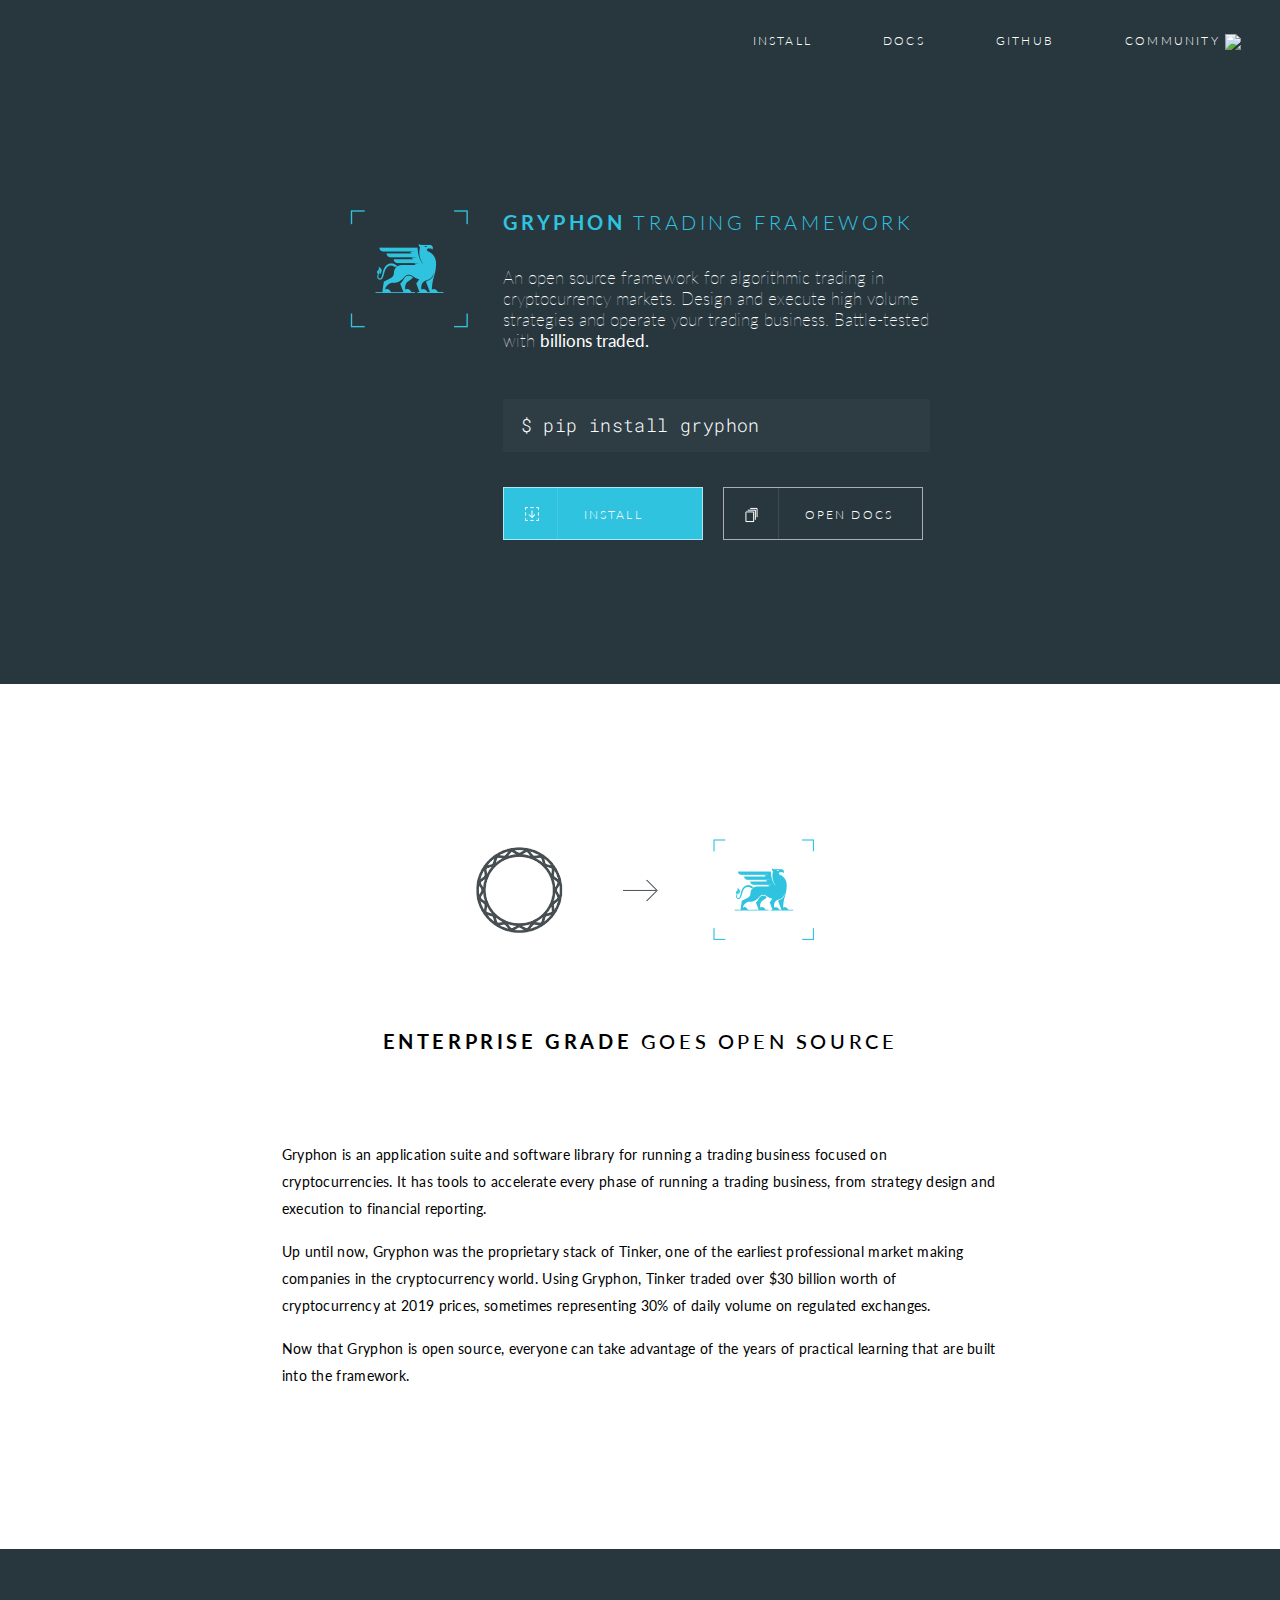
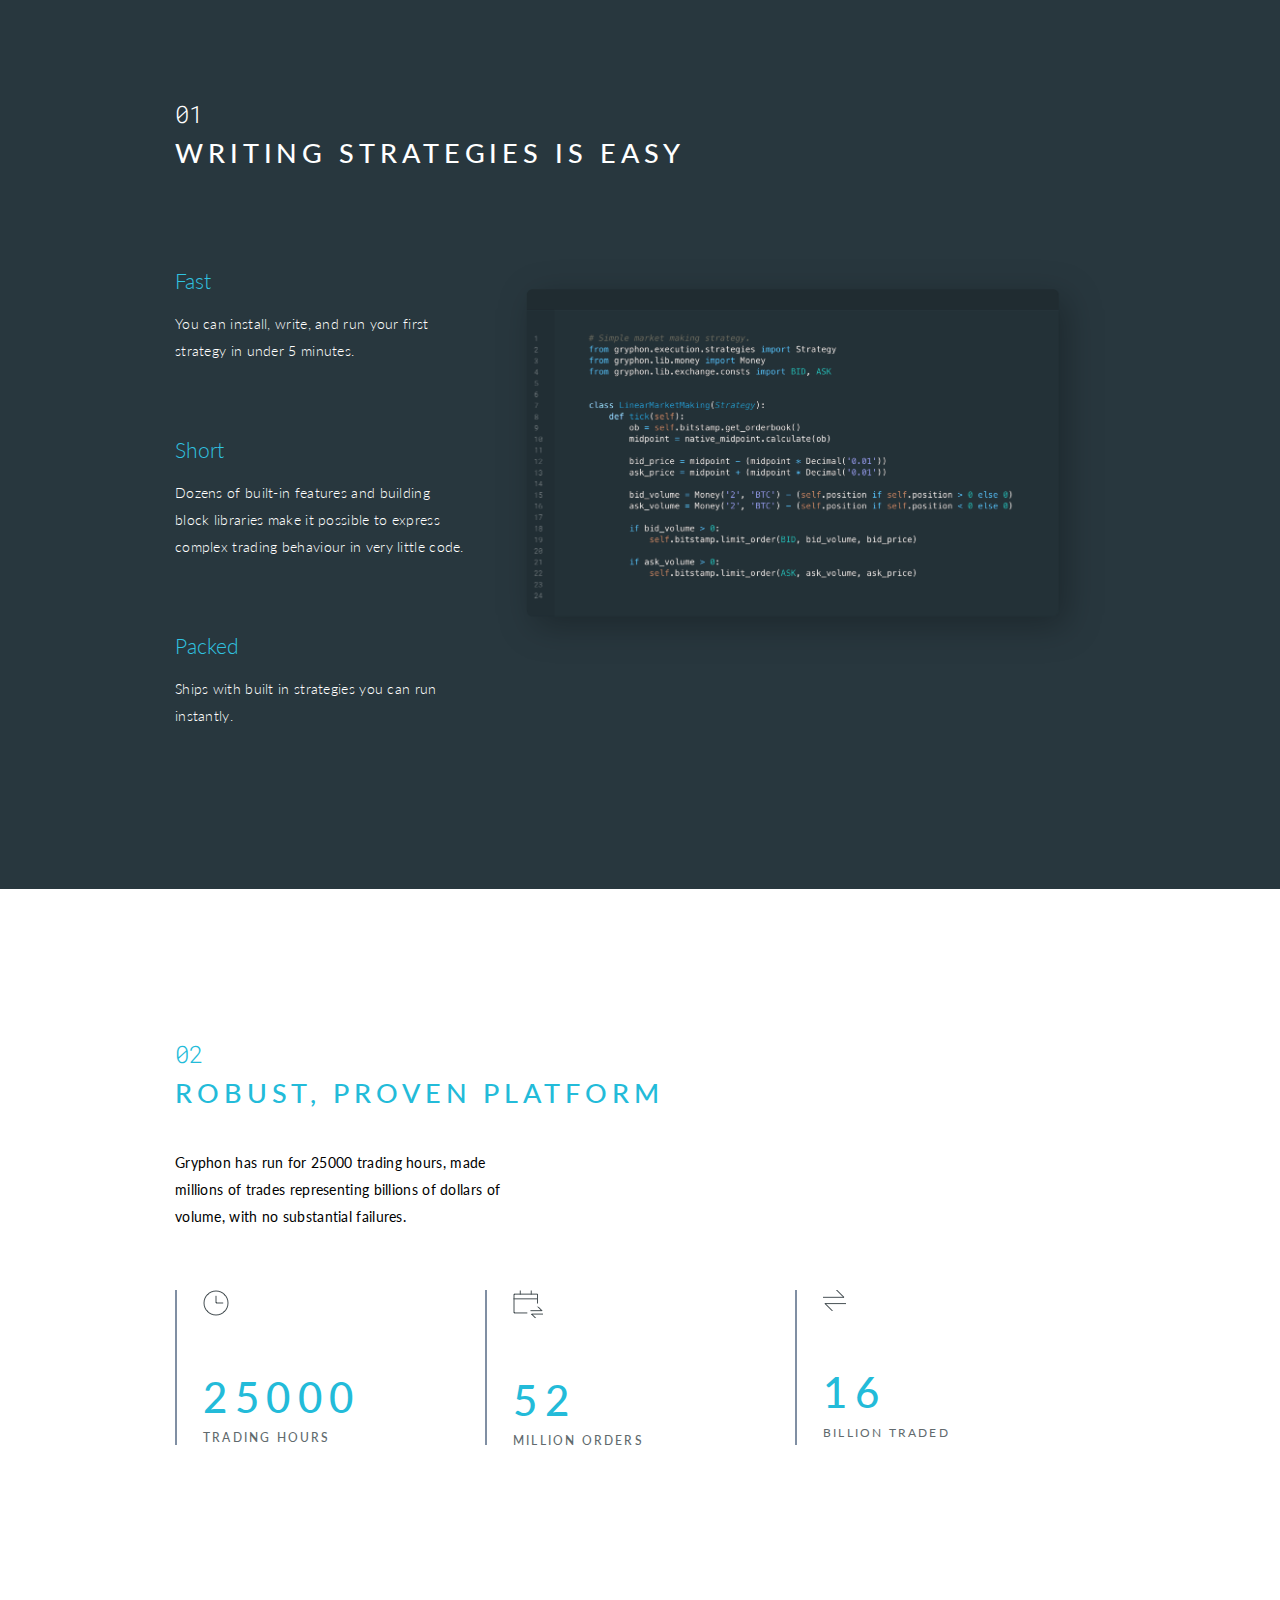
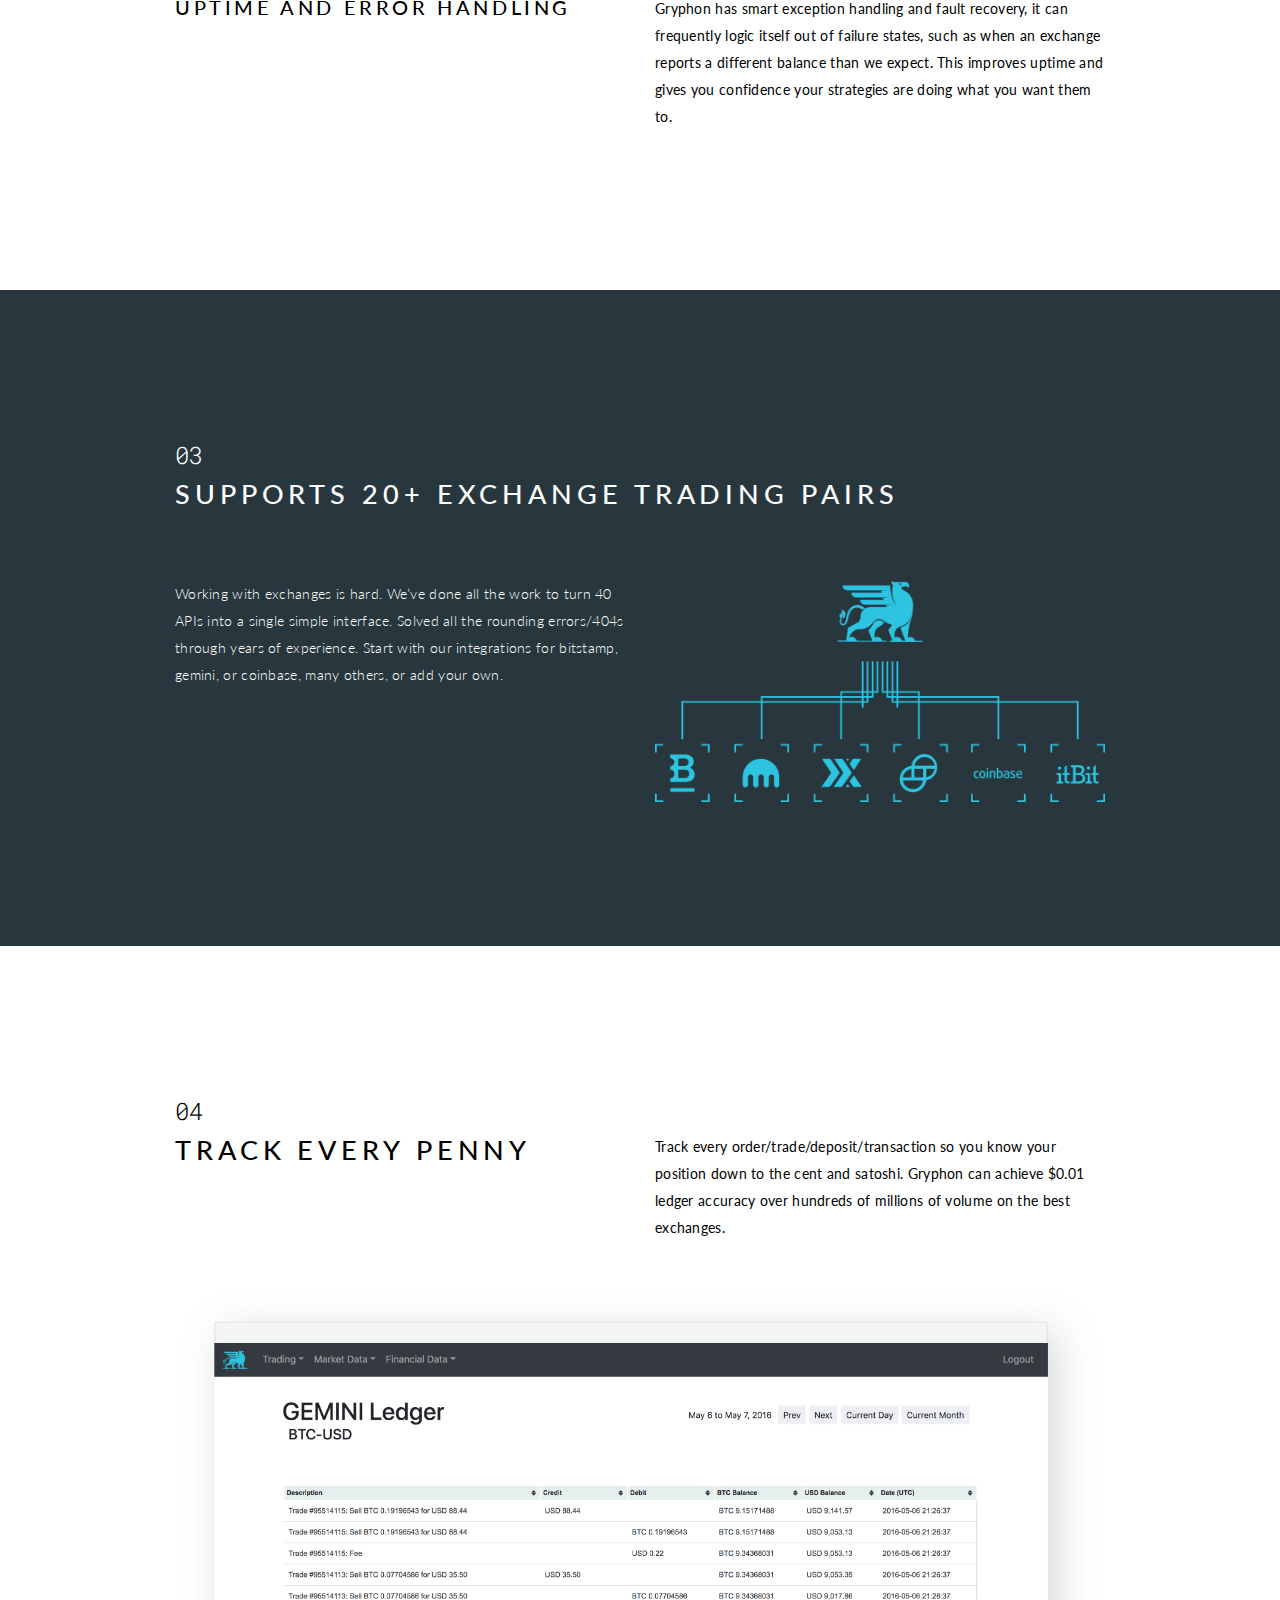
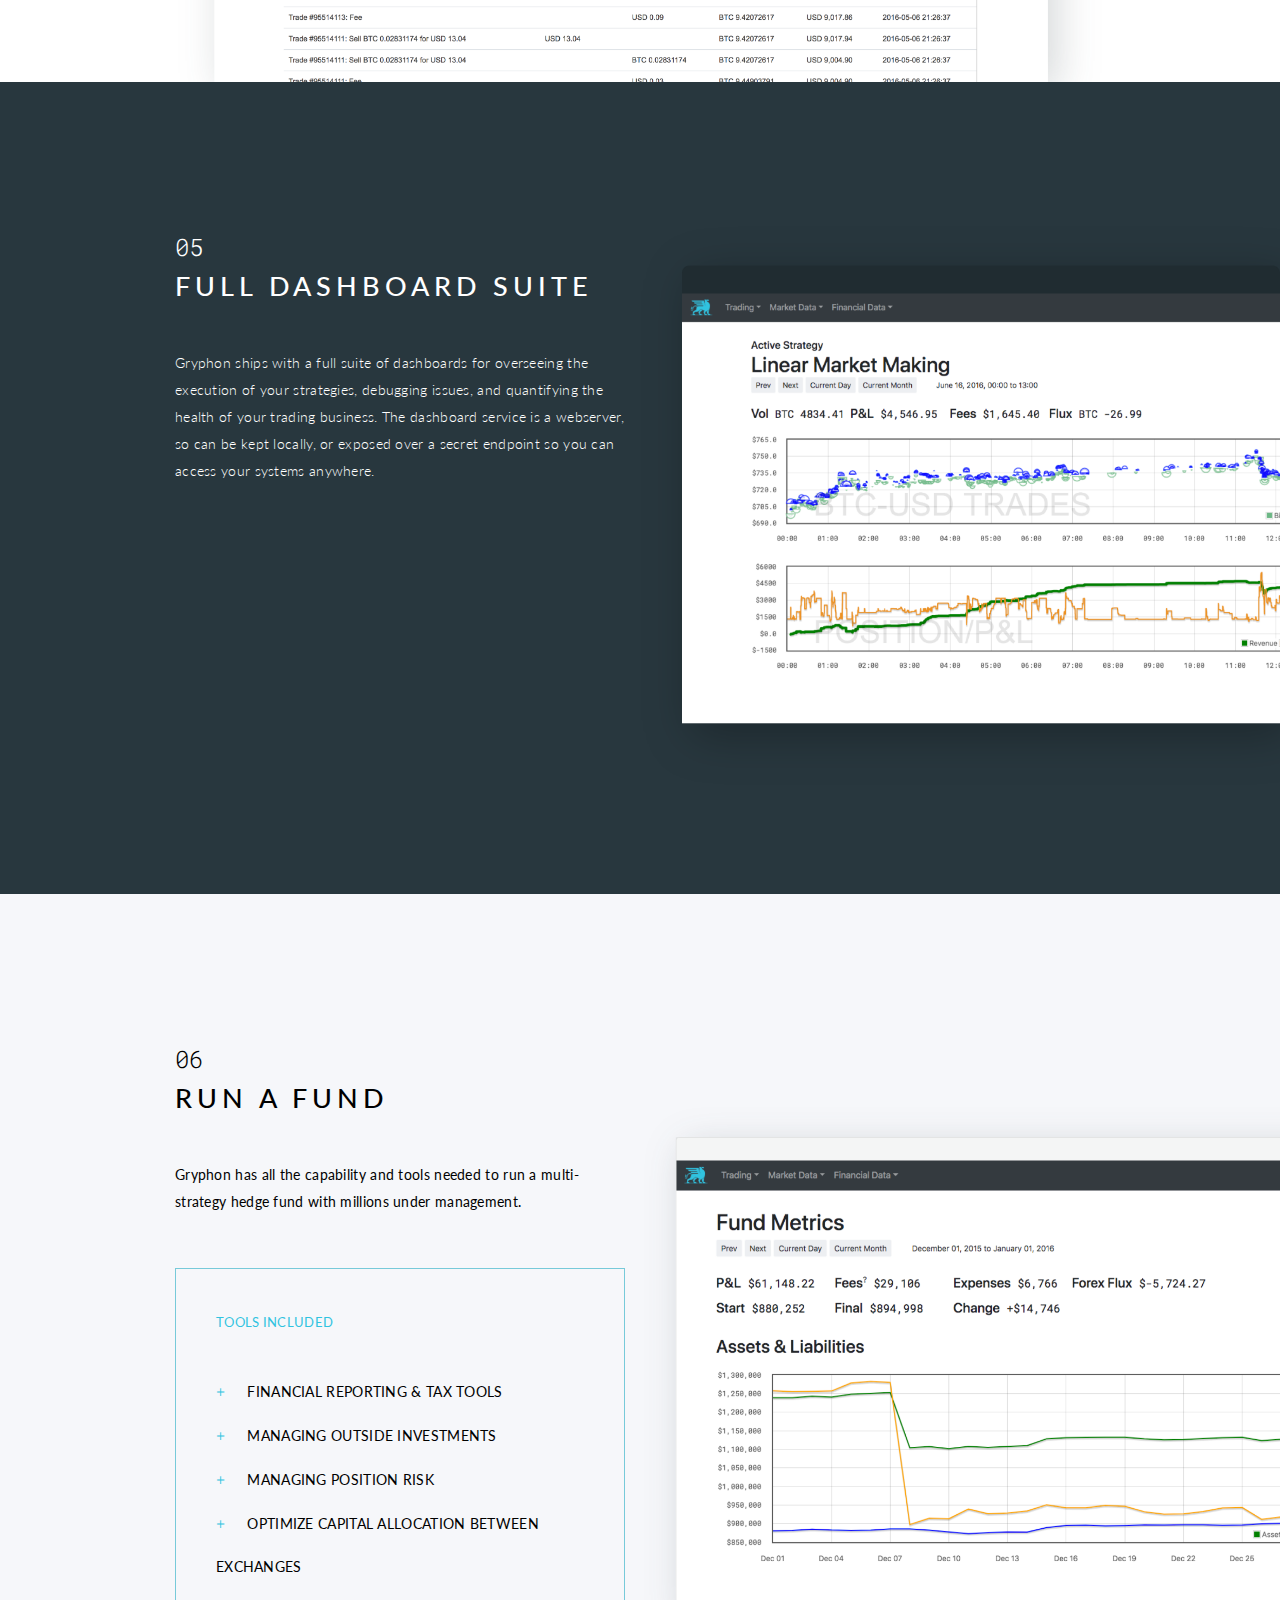
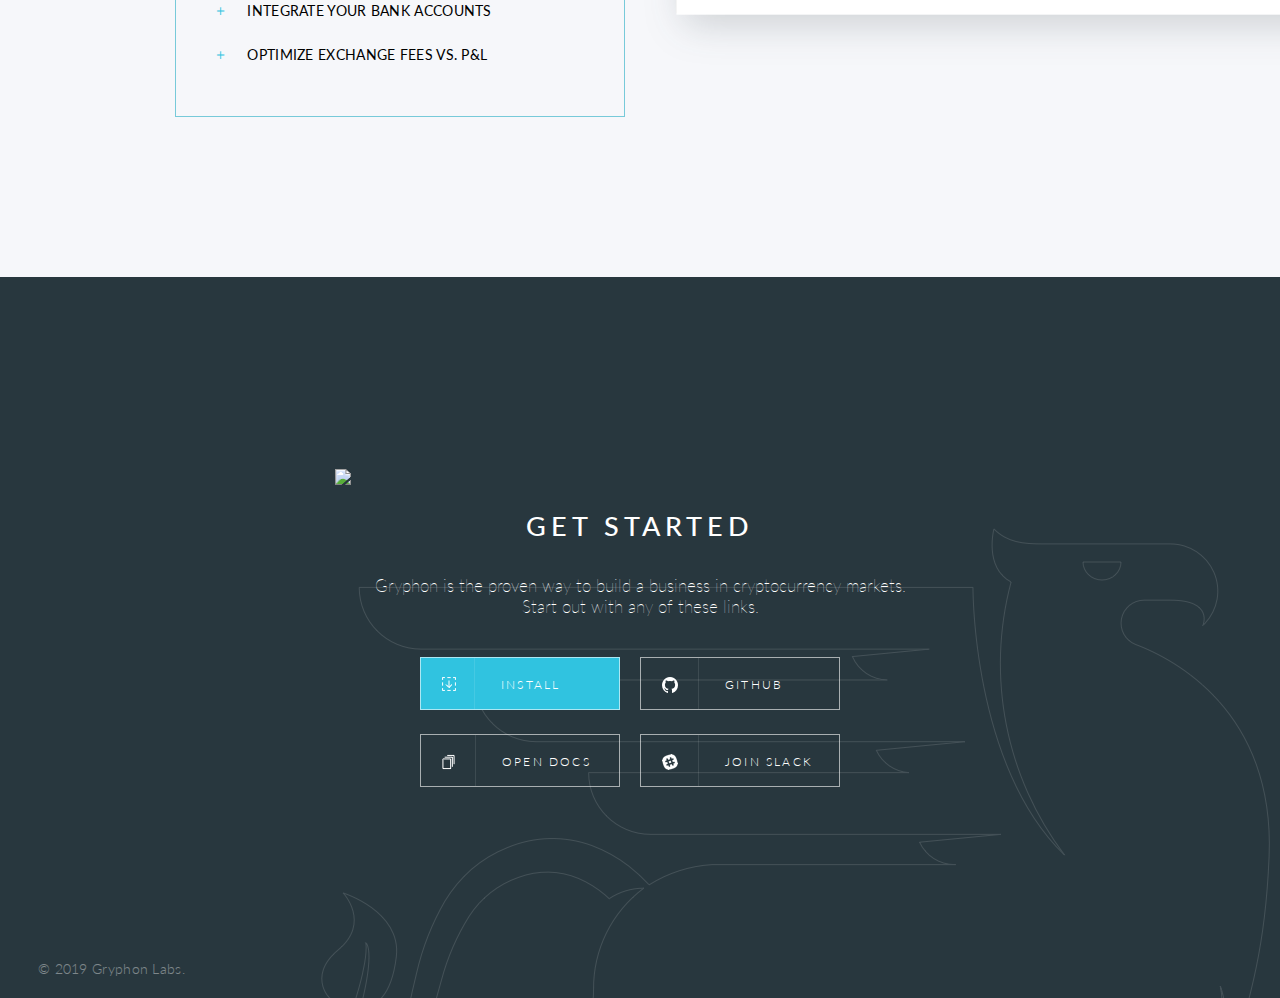
==== index.html @ 691f2e9b "Fixed footer copyright alignment issue." ====
<!doctype html>
<html lang="en">
  <head>
    <meta charset="utf-8">
    <meta name="viewport" content="width=device-width, initial-scale=1">

    <link rel="apple-touch-icon-precomposed" sizes="57x57" href="static/img/apple-touch-icon-57x57.png"/>
    <link rel="apple-touch-icon-precomposed" sizes="114x114" href="static/img/apple-touch-icon-114x114.png"/>
    <link rel="apple-touch-icon-precomposed" sizes="72x72" href="static/img/apple-touch-icon-72x72.png"/>
    <link rel="apple-touch-icon-precomposed" sizes="144x144" href="static/img/apple-touch-icon-144x144.png"/>
    <link rel="apple-touch-icon-precomposed" sizes="120x120" href="static/img/apple-touch-icon-120x120.png"/>
    <link rel="apple-touch-icon-precomposed" sizes="152x152" href="static/img/apple-touch-icon-152x152.png"/>
    <link rel="icon" type="image/png" href="static/img/favicon-32x32.png" sizes="32x32"/>
    <link rel="icon" type="image/png" href="static/img/favicon-16x16.png" sizes="16x16"/>
    <meta name="application-name" content="Gryphon Framework"/>
    <meta name="msapplication-TileColor" content="#FFFFFF"/>
    <meta name="msapplication-TileImage" content="static/img/mstile-144x144.png"/>

    <link rel="stylesheet" href="https://stackpath.bootstrapcdn.com/bootstrap/4.3.1/css/bootstrap.min.css" integrity="sha384-ggOyR0iXCbMQv3Xipma34MD+dH/1fQ784/j6cY/iJTQUOhcWr7x9JvoRxT2MZw1T" crossorigin="anonymous">
    <link rel='stylesheet' href='static/css/index.css'/>
<link href="https://fonts.googleapis.com/css?family=Lato:100,300,400,700,900|Roboto+Mono:300,400" rel="stylesheet">

    <title>Gryphon Framework</title>
  </head>

  <body>
    <div class='container-fluid'>
      <nav class='navbar navbar-expand-md navbar-dark pt-4' id='main-nav'>
        <div class='collapse navbar-collapse' id='navbar-expandable'>
          <ul class='navbar-nav ml-auto'>
            <li class='nav-item'>
              <a class='nav-link' href='https://gryphon.readthedocs.io/en/latest/installation.html'>INSTALL</a>
            </li>
            <li class='nav-item'>
              <a class='nav-link' href='https://gryphon.readthedocs.io/en/latest/index.html'>DOCS</a>
            </li>
            <li class='nav-item'>
              <a class='nav-link' href='#'>GITHUB</a>
            </li>
            <li class='nav-item dropdown'>
              <a class='nav-link' href='#' data-toggle='dropdown' role='button'>
                COMMUNITY
                <img src='static/img/icon-dropdown.png'/>
              </a>
              <div class='dropdown-menu dropdown-menu-right' id='community-dropdown' role='menu'>
                <a class='dropdown-item' href='https://join.slack.com/t/gryphonframework/shared_invite/enQtNjYxNjEzNTUzNzY0LTA5MWExYWM4ZTk1YTg1MzVjMTkwMDU4ZTA5ZWVmYWJmZjk1MTQ3MjdkNmZiNDQ1ODRjM2U2MTBhMjc5YWIzYWM'>
                  <img src='static/img/icon-m-slack.png'/>
                  Slack
                </a>
                <a class='dropdown-item' href='https://stackoverflow.com/questions/tagged/gryphonframework'>
                  <img src='static/img/icon-m-stackoverflow.png'/>
                  Stack Overflow
                </a>
              </div>
            </li>
          </ul>
        </div>
      </nav>
      <div class='section-dark row justify-content-center align-items-center' id='hero-container'>
        <div class='col-sm-12 col-lg-8 col-xl-6'>
          <div class='row section-content mx-auto' id='hero'>
            <div class='col-3' id='hero-left'>
              <img class='img-fluid' id='logo' src='static/img/gryphon-logo-blue-square.png'/>
            </div>
            <div class='col-9' id='hero-right'>
              <h1><span class='bold'>GRYPHON</span> TRADING FRAMEWORK</h1>
              <p id='pull-quote'>
                An open source framework for algorithmic trading in cryptocurrency markets. Design and execute high volume strategies and operate your trading business. Battle-tested with <span class='pull-quote-highlight'>billions traded.</span>
              </p>
              <span id='pip-install'>
                <p class='mt-sm-0 mt-md-5'>$ pip install gryphon</p>
              </span>
              <div class='row mx-auto' id='buttons'>
                <a class='gryphon-btn btn-highlight mb-2 mb-md-0' href='https://github.com/TinkerWork/gryphon/archive/master.zip' id='download-btn'>
                  <img class='dl-icon' src='static/img/icon-download.png'/>
                  <p class='btn-text'>INSTALL</p>
                </a>
                <a class='gryphon-btn btn-lowlight' href='https://gryphon.readthedocs.io/en/latest' id='docs-btn'>
                  <img class='docs-icon' src='static/img/icon-docs.png'/>
                  <p class='btn-text'>OPEN DOCS</p>
                </a>
              </div>
            </div>
          </div>
        </div>
      </div>
      <div class='section-light row justify-content-center align-items-center'>
        <div class='section-content col-sm-12 col-lg-7' id='history'>
          <img class='d-block mx-auto' src='static/img/tinker-gryphon.png'/>
          <h2><span class='bold'>ENTERPRISE GRADE</span> GOES OPEN SOURCE</h2>
          <p>Gryphon is an application suite and software library for running a trading business focused on cryptocurrencies. It has tools to accelerate every phase of running a trading business, from strategy design and execution to financial reporting.</p>
          <p>Up until now, Gryphon was the proprietary stack of Tinker, one of the earliest professional market making companies in the cryptocurrency world. Using Gryphon, Tinker traded over $30 billion worth of cryptocurrency at 2019 prices, sometimes representing 30% of daily volume on regulated exchanges.</p>
          <p>Now that Gryphon is open source, everyone can take advantage of the years of practical learning that are built into the framework.</p>
        </div>
      </div>
      <div class='section-dark row justify-content-center'>
        <div class='section-content col-md-11 col-xl-9' id='strategies'>
          <div class='row'>
            <div class='col'>
              <h3 class='numeral'>01</h3>
              <h2 class='section-title'>WRITING STRATEGIES IS EASY</h2>
            </div>
          </div>
          <div class='row'>
            <div class='col-sm-12 col-md-4' id='text-col'>
              <h4>Fast</h4>
              <p class='descriptor pb-0 pb-md-5'>You can install, write, and run your first strategy in under 5 minutes.</p>
              <h4>Short</h4>
              <p class='descriptor pb-0 pb-md-5'>Dozens of built-in features and building block libraries make it possible to express complex trading behaviour in very little code.</p>
              <h4>Packed</h4>
              <p class='descriptor'>Ships with built in strategies you can run instantly.</p>
            </div>
            <div class='col-sm-12 col-md-8' id='code-example-col'>
              <img class='img-fluid' id='code-example' src='static/img/code-example.png'>
            </div>
          </div>
        </div>
      </div>
      <div class='section-light row justify-content-center'>
        <div class='section-content col-md-11 col-xl-9' id='robust'>
          <div class='row'>
            <div class='col'>
              <h3 class='numeral'>02</h3>
              <h2 class='section-title'>ROBUST, PROVEN PLATFORM</h2>
              <p id='robust-desc'>Gryphon has run for 25000 trading hours, made millions of trades representing billions of dollars of volume, with no substantial failures.</p>
            </div>
          </div>
          <div class='row no-gutters center-justify-content' id='robust-points'>
            <div class='col'>
              <img src='static/img/icon-hours.png'/>
              <h4>25000<h4>
              <p class='metric-subtitle'>TRADING HOURS</p>
            </div>
            <div class='w-100 pb-3 d-md-none'></div>
            <div class='col'>
              <img src='static/img/icon-traded.png'/>
              <h4>52<h4>
              <p class='metric-subtitle'>MILLION ORDERS</p>
            </div>
            <div class='w-100 pb-3 d-md-none'></div>
            <div class='col'>
              <img src='static/img/icon-tradedtodate.png'/>
              <h4>16</h4>
              <p class='metric-subtitle'>BILLION TRADED</p>
            </div>
          </div>
          <div class='row' id='robust-uptime'>
            <div class='col'>
              <h5>UPTIME AND ERROR HANDLING</h5>
            </div>
            <div class='col'>
              <p>Gryphon has smart exception handling and fault recovery, it can frequently logic itself out of failure states, such as when an exchange reports a different balance than we expect. This improves uptime and gives you confidence your strategies are doing what you want them to.</p>
            </div>
          </div>
        </div>
      </div>
      <div class='section-dark row justify-content-center'>
        <div class='section-content col-md-11 col-xl-9' id='integrations'>
          <div class='row'>
            <div class='col'>
              <h3 class='numeral'>03</h3>
              <h2 class='section-title'>SUPPORTS 20+ EXCHANGE TRADING PAIRS</h2>
            </div>
          </div>
          <div class='row'>
            <div class='col'>
              <p>Working with exchanges is hard. We’ve done all the work to turn 40 APIs into a single simple interface. Solved all the rounding errors/404s through years of experience. Start with our integrations for bitstamp, gemini, or coinbase, many others, or add your own.</p>
            </div>
            <div class='w-100 pb-3 d-md-none'></div>
            <div class='col'>
              <img class='d-block mx-auto img-fluid' src='static/img/integrations.png'>
            </div>
          </div>
        </div>
      </div>
      <div class='section-light row justify-content-center'>
        <div class='section-content col-md-11 col-xl-9 d-flex flex-column' id='accounting'>
          <div class='row'>
            <div class='col'>
              <h3 class='numeral'>04</h3>
            </div>
          </div>
          <div class='row'>
            <div class='col'>
              <h2 class='section-title'>TRACK EVERY PENNY</h2>
            </div>
            <div class='col'>
              <p id='accounting-desc'>Track every order/trade/deposit/transaction so you know your position down to the cent and satoshi. Gryphon can achieve $0.01 ledger accuracy over hundreds of millions of volume on the best exchanges.</p>
            </div>
          </div>
          <div class='row flex-grow-1 align-items-end'>
            <div class='col'>
              <img class='d-block mx-auto img-fluid' id='accounting-image' src='static/img/ledger.png'>
            </div>
          </div>
        </div>
      </div>
      <div class='section-dark row justify-content-center' id='dashboards-container'>
        <div class='section-content col-md-11 col-xl-9' id='dashboards'>
          <div class='row'>
            <div class='col'>
              <h3 class='numeral'>05</h3>
            </div>
          </div>
          <div class='row'>
            <div class='col'>
              <h2 class='section-title'>FULL <br class='d-lg-none'/>DASHBOARD SUITE</h2>
            </div>
          </div>
          <div class='row'>
            <div class='col-sm-12 col-md-6'>
              <p>Gryphon ships with a full suite of dashboards for overseeing the execution of your strategies, debugging issues, and quantifying the health of your trading business. The dashboard service is a webserver, so can be kept locally, or exposed over a secret endpoint so you can access your systems anywhere.</p>
            </div>
            <div class='col-sm-12 col-md-6' id='dashboard-image-col'>
              <img class='img-fluid d-md-none' id='net-assets' src='static/img/dashboards.png'>
            </div>
          </div>
        </div>
      </div>
      <div class='section-grey row justify-content-center' id='fund-container'>
        <div class='section-content col-md-11 col-xl-9' id='fund'>
          <div class='row'>
            <div class='col'>
              <h3 class='numeral'>06</h3>
              <h2 class='section-title'>RUN A FUND</h2>
            </div>
          </div>
          <div class='row'>
            <div class='col-sm-12 col-md-6'>
              <p id='fund-desc'>Gryphon has all the capability and tools needed to run a multi-strategy hedge fund with millions under management.</p>
              <ul id='fund-features'>
                <h5>TOOLS INCLUDED</h5>
                <li><span class='point'>+</span>FINANCIAL REPORTING & TAX TOOLS</li>
                <li><span class='point'>+</span>MANAGING OUTSIDE INVESTMENTS</li>
                <li><span class='point'>+</span>MANAGING POSITION RISK</li>
                <li><span class='point'>+</span>OPTIMIZE CAPITAL ALLOCATION BETWEEN EXCHANGES</li>
                <li><span class='point'>+</span>INTEGRATE YOUR BANK ACCOUNTS</li>
                <li><span class='point'>+</span>OPTIMIZE EXCHANGE FEES VS. P&L</li>
              </ul>
            </div>
            <div class='col-sm-12 col-md-6' id='fund-image-col'>
              <img class='img-fluid d-md-none' id='net-assets' src='static/img/fund.png'>
            </div>
          </div>
        </div>
      </div>
      <div class='section-dark row justify-content-center' id='footer-container'>
        <div class='section-content col-sm-12 col-lg-8 col-xl-6 mt-4 mt-md-5' id='footer-hero'>
          <div class='row'>
            <div class='col'>
              <img class='img-fluid d-block ml-auto mr-auto' id='logo' src='static/img/gryphon-logo-blue@2x.png'/>
            </div>
          </div>
          <div class='row'>
            <div class='col'>
              <h2 class='section-title pt-4'>GET STARTED</h2>
              <p id='pull-quote'>
                Gryphon is the proven way to build a business in cryptocurrency markets.
                <br/>
                Start out with any of these links.
              </p>
              <div class='row justify-content-center mx-auto pt-4' id='buttons-footer'>
                <a class='gryphon-btn btn-highlight mb-2 mb-md-4' href='https://github.com/TinkerWork/gryphon/archive/master.zip' id='download-btn'>
                  <img class='dl-icon' src='static/img/icon-download.png'/>
                  <p class='btn-text'>INSTALL</p>
                </a>
                <a class='gryphon-btn btn-lowlight mb-2 mb-md-4' href='https://gryphon.readthedocs.io/en/latest' id='docs-btn'>
                  <img class='docs-icon' src='static/img/icon-m-github.png'/>
                  <p class='btn-text'>GITHUB</p>
                </a>
                <a class='gryphon-btn btn-lowlight mb-2 mb-md-4' href='https://gryphon.readthedocs.io/en/latest' id='docs-btn'>
                  <img class='docs-icon' src='static/img/icon-docs.png'/>
                  <p class='btn-text'>OPEN DOCS</p>
                </a>
                <a class='gryphon-btn btn-lowlight mb-2 mb-md-4' href='https://gryphon.readthedocs.io/en/latest' id='docs-btn'>
                  <img class='docs-icon' src='static/img/icon-m-slack.png'/>
                  <p class='btn-text'>JOIN SLACK</p>
                </a>
              </div>
            </div>
          </div>
        </div>
        <div class='row w-100' id='footer-footer'>
          <p>&copy 2019 Gryphon Labs.</p>
        </div>
      </div>
    </div>
    <script
      src="http://code.jquery.com/jquery-3.3.1.min.js"
      integrity="sha256-FgpCb/KJQlLNfOu91ta32o/NMZxltwRo8QtmkMRdAu8="
      crossorigin="anonymous"></script>
    <script src="https://cdnjs.cloudflare.com/ajax/libs/popper.js/1.14.7/umd/popper.min.js" integrity="sha384-UO2eT0CpHqdSJQ6hJty5KVphtPhzWj9WO1clHTMGa3JDZwrnQq4sF86dIHNDz0W1" crossorigin="anonymous"></script>
    <script src="https://stackpath.bootstrapcdn.com/bootstrap/4.3.1/js/bootstrap.min.js" integrity="sha384-JjSmVgyd0p3pXB1rRibZUAYoIIy6OrQ6VrjIEaFf/nJGzIxFDsf4x0xIM+B07jRM" crossorigin="anonymous"></script>
  </body>
</html>
---- static/css/index.css ----
/* Universal styles */
html, body {
  background-color: #28373e;
  font-family: 'Lato';
}

p {
  font-size: 14px;
  line-height: 1.93;
  letter-spacing: 0.3px;
}

span.bold {
  font-weight: 700;
}

/* Section styles */

div.section-content {
  padding-top: 5rem;
  padding-bottom: 5rem;
}

@media (min-width: 768px) {
  div.section-content {
    padding-top: 9rem;
    padding-bottom: 9rem;
  }
}

div.section-dark {
  color: white;
}

div.section-light {
  background: white;
  color: black;
}

div.section-grey {
  background-color: #f6f7fa;
  color: black;
}

/* Section title styles */

h2.section-title {
  font-size: 27px;
  line-height: normal;
  letter-spacing: 4.9px;
}

h3.numeral {
  font-family: 'Roboto Mono';
  font-size: 24px;
  font-weight: 300;
  line-height: 1.79;
  margin-bottom: 0px;
}

/* Navbar */

#navbar-expandable a.nav-link {
  color: white;
  font-family: 'Lato';
  font-size: 12px;
  letter-spacing: 2.2px;
  font-weight: 300;
  margin-right: 55px;
}

#navbar-expandable li.nav-item.dropdown a.nav-link {
  margin-right: 0px;
}

div#community-dropdown {
  background: #1d292e;
  border-radius: 0px;
}

#community-dropdown a.dropdown-item,
#community-dropdown a.dropdown-item:hover,
#community-dropdown a.dropdown-item:focus {
  font-size: 14px;
  font-family: 'Lato';
  line-height: 1.93;
  letter-spacing: 0.3px;
  text-decoration: none;
  background: transparent;
  cursor: pointer;
  color: white;
}

#community-dropdown img {
  padding-right: 0.5rem;
}

/* Hero Section */

#hero-container {
  background: url('../../static/img/gryphon-bg-hero.png') no-repeat;
  background-position: right 70px bottom;
}

h1 {
  font-size: 20px;
  font-weight: 300;
  letter-spacing: 3.6px;
  color: #30c3e0;
}

p#pull-quote {
  margin-top: 33px;
  font-size: 17px;
  font-weight: 100;
  line-height: normal;
  letter-spacing: normal;
}

span.pull-quote-highlight {
  font-weight: 400;
}

span#pip-install p {
  margin-bottom: 35px;
  padding-left: 18px;
  padding-top: 13px;
  padding-bottom: 13px;
  border-radius: 2px;
  background-color: rgba(255, 255, 255, 0.03);
  font-family: 'Roboto Mono';
  font-size: 18px;
  font-weight: 300;
  line-height: 1.5;
  letter-spacing: 0.4px;
  color: #ffffff;
}

.gryphon-btn, .gryphon-btn:hover, .gryphon-btn:visited {
  border: 1px rgba(255, 255, 255, 0.6);
  font-size: 12px;
  font-weight: 300;
  line-height: normal;
  letter-spacing: 2.2px;
  color: #ffffff;
  text-decoration: none;
  border: 1px solid rgba(255, 255, 255, 0.6);
}

#download-btn, #docs-btn {
  width: 200px;
  height: 53px;
}

.btn-highlight {
  background-color: #30c3e0;
  margin-right: 20px;
}

img.dl-icon {
  float: left;
  padding-top: 19px;
  padding-left: 21px;
  padding-bottom: 18px;
  padding-right: 18px;
  border-right: 1px solid rgba(255, 255, 255, 0.1);
}

img.docs-icon {
  float: left;
  padding-top: 19px;
  padding-left: 21px;
  padding-bottom: 16px;
  padding-right: 20px;
  border-right: 1px solid rgba(255, 255, 255, 0.1);
}

p.btn-text {
  float: left;
  margin-left: 26px;
  margin-top: 19px;
  letter-spacing: inherit;
  font-size: inherit;
  line-height: inherit;
}

/* History Section */

div#history h2 {
  padding-top: 5rem;
  padding-bottom: 5rem;
  font-size: 20px;
  line-height: normal;
  letter-spacing: 3.6px;
  text-align: center;
}

/* Strategies Section */

#strategies h2 {
  margin-bottom: 90px;
}

#strategies h4 {
  font-size: 21px;
  font-weight: 300;
  line-height: 2.05;
  color: #30c3e0;
}

#strategies p.descriptor {
  font-weight: 300;
}

#strat-buttons {
  text-align: center;
}

#strat-buttons a {
  display: inline-block;
  padding-top: 17px;
  text-align: center;
  font-size: 11px;
  line-height: normal;
  letter-spacing: normal;
}

#mm-button {
  width: 300px;
  height: 50px;
  margin-right: 0px;
}

#arb-button {
  width: 250px;
  height: 50px;
  margin-left: -5px;
  border-left: none;
}

@media (max-width: 767px) {
  div#code-example-col {
    overflow: hidden;
  }

  #strategies img {
    max-width: unset;
    height: 420px;
  }
}

/* Integrations */

div#integrations h2 {
  margin-bottom: 70px;
}

div#integrations p {
  font-weight: 300;
  margin-left: auto;
  margin-right: auto;
}

/* Accounting Section */

div#accounting {
  padding-bottom: 0rem;
}

p#accounting-desc {
  margin-bottom: 43px;
}

/* Robust Section */

div#robust h3 {
  display: block;
  color: #23bbd9;
}

div#robust h2 {
  color: #23bbd9;
  margin-bottom: 40px;
}

div#robust p#robust-desc {
  width: 357px;
  margin-bottom: 60px;
}

div#robust-points div.col {
  height: 155px;
  padding-left: 26px;
  border-left: 2px solid #808fa3;
}

div#robust-points div.col h4 {
  font-size: 42px;
  line-height: normal;
  letter-spacing: 7.6px;
  color: #23bbd9;
}

p.metric-subtitle, div#integrations p.metric-subtitle {
  font-size: 12px;
  line-height: normal;
  letter-spacing: 2.2px;
  color: #616a6d;
}

#robust-points img {
  margin-bottom: 56px;
}

div#robust-points {
  margin-bottom: 150px;
}

div#robust-uptime h5 {
  font-size: 20px;
  letter-spacing: 3.6px;
}


/* Dashboards Section */

/*
Current approach to image positioning:
  - 9rem from the top (in line with the heading)
  - add padding to the bottom of 10% at the lg breakpoint, 20% at the xl breakpoint.

This works ok enough, although it's quite a lot of code.
*/

@media (min-width: 768px) {
  #dashboards-container {
    background-image: url('../../static/img/dashboards.png');
    background-repeat: no-repeat;
    background-position: right 9rem;
    background-size: 50%;
  }
}

@media (min-width: 992px) {
  #dashboards-container {
    padding-bottom: 10%;
  }
}

@media (min-width: 1200px) {
  #dashboards-container {
    padding-bottom: 20%;
  }
}

#dashboards h2.section-title {
  margin-bottom: 47px;
}

#dashboards p {
  font-weight: 300;
}

div#dashboard-image-col {
  padding-right: 0px;
}

/* Fund Section */

/*
Show the background image on md- and larger screens, otherwise we use the img element.
*/
@media (min-width: 768px) {
  #fund-container {
    background-image: url('../../static/img/fund.png');
    background-repeat: no-repeat;
    background-position: center right;
    background-size: 50%;
  }
}

#fund h2.section-title {
  margin-bottom: 47px;
}

#fund p#fund-desc {
  margin-bottom: 53px;
}

#fund img#net-assets {
  margin-right: -15px;  /* place it right on the edge */
}

ul#fund-features {
  list-style: none;
  padding: 40px;
  border: 1px solid #77cad9;
  letter-spacing: 0.3px;
}

#fund-features h5 {
  font-size: 13px;
  font-weight: normal;
  line-height: 2.08;
  color: #30c3e0;
  margin-bottom: 34px;
}

ul#fund-features li {
  font-size: 14px;
  line-height: 3.07;
}

ul#fund-features li span.point {
  font-family: 'Roboto Mono';
  line-height: 2.87;
  color: #30c3e0;
  font-size: 15px;
  font-weight: 300;
  margin-right: 22px;
}

div#fund-image-col {
  /* This sets the image at the right border on small screens and has no effect on md-
     and above screens.
  */
  padding-right: 0px;
}

/* Footer Section */

div#footer-container {
  background: url('../../static/img/gryphon-bg-footer.png') no-repeat;
  background-position: right 10px bottom;
}

#footer-container p {
  text-align: center;
}

#footer-container h2.section-title {
  text-align: center;
}


#footer-container .gryphon-btn {
  margin-right: 0px;
}

@media (min-width: 768px) {
  #footer-container .gryphon-btn {
    margin-right: 20px;
  }
}

#footer-footer p {
  width: 500px;
  height: 27px;
  opacity: 0.4;
  font-weight: 300;
  margin-left: 38px;
  text-align: left;
}
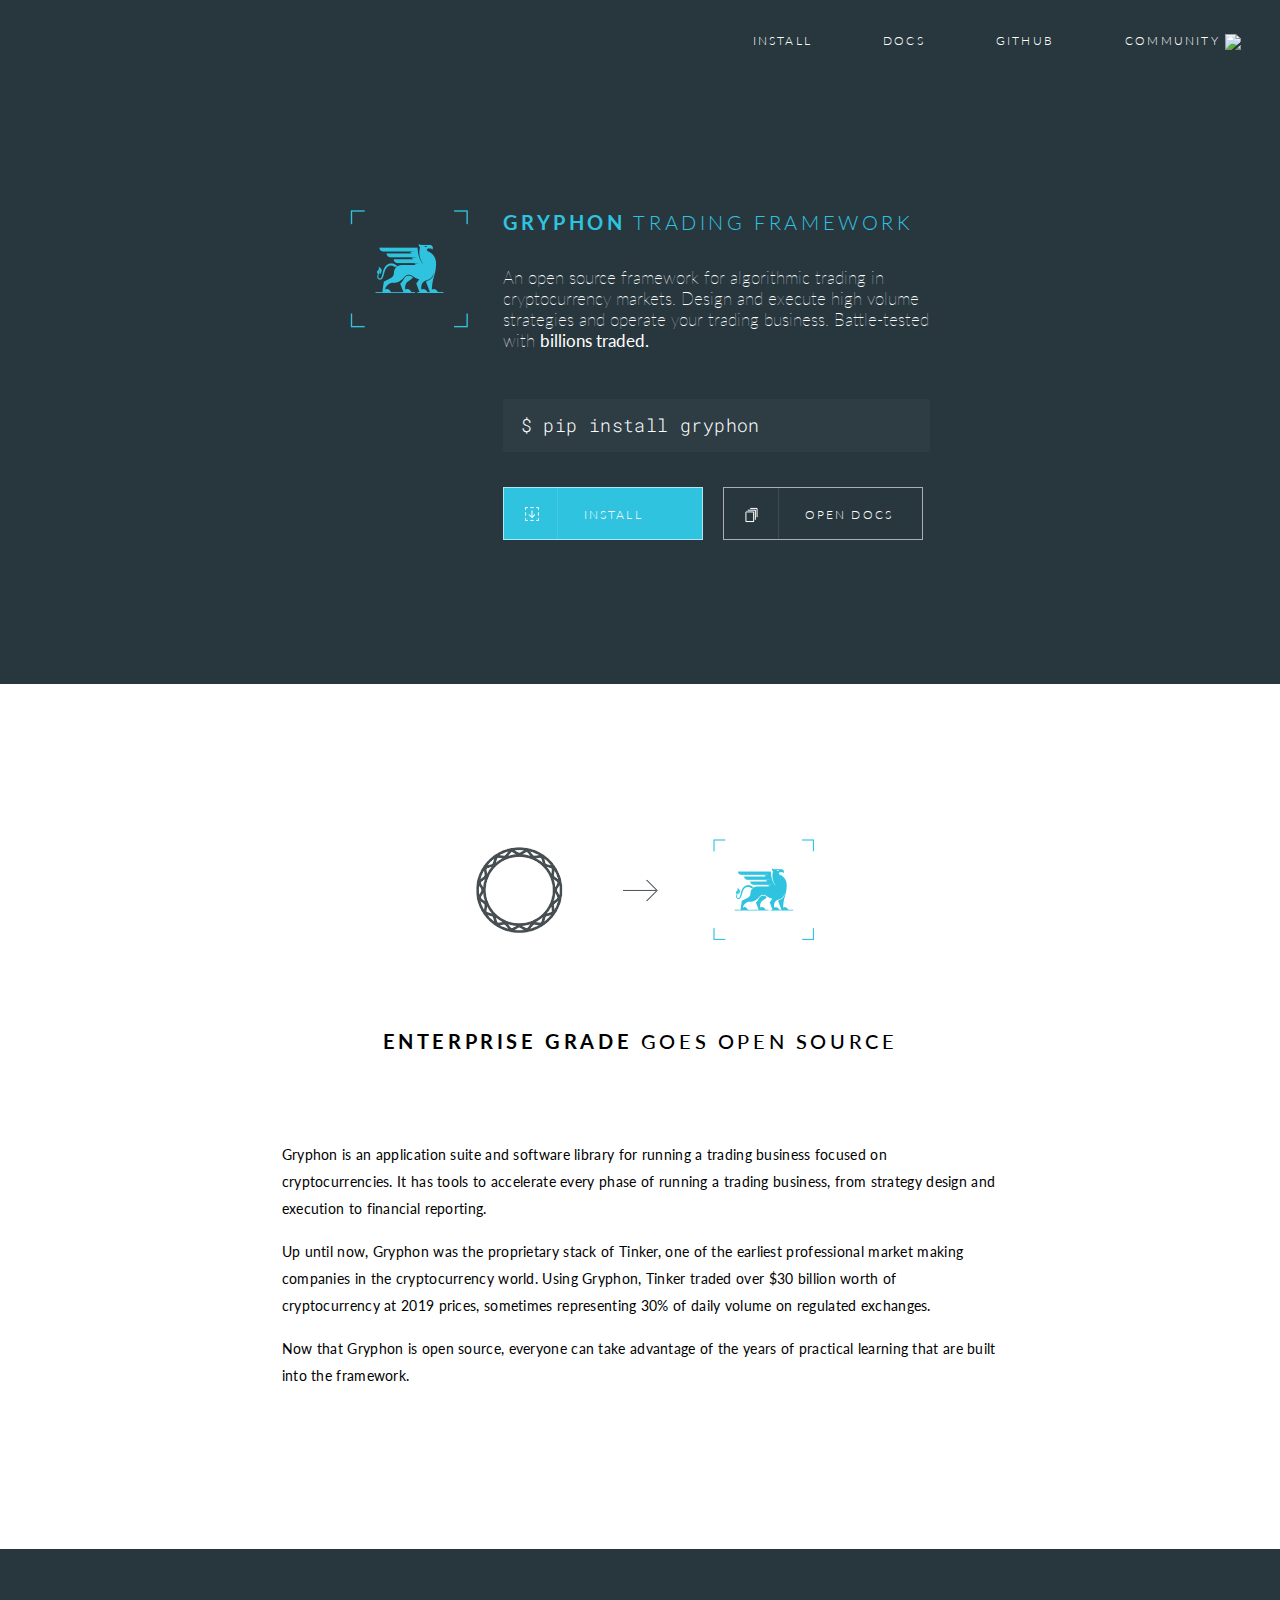
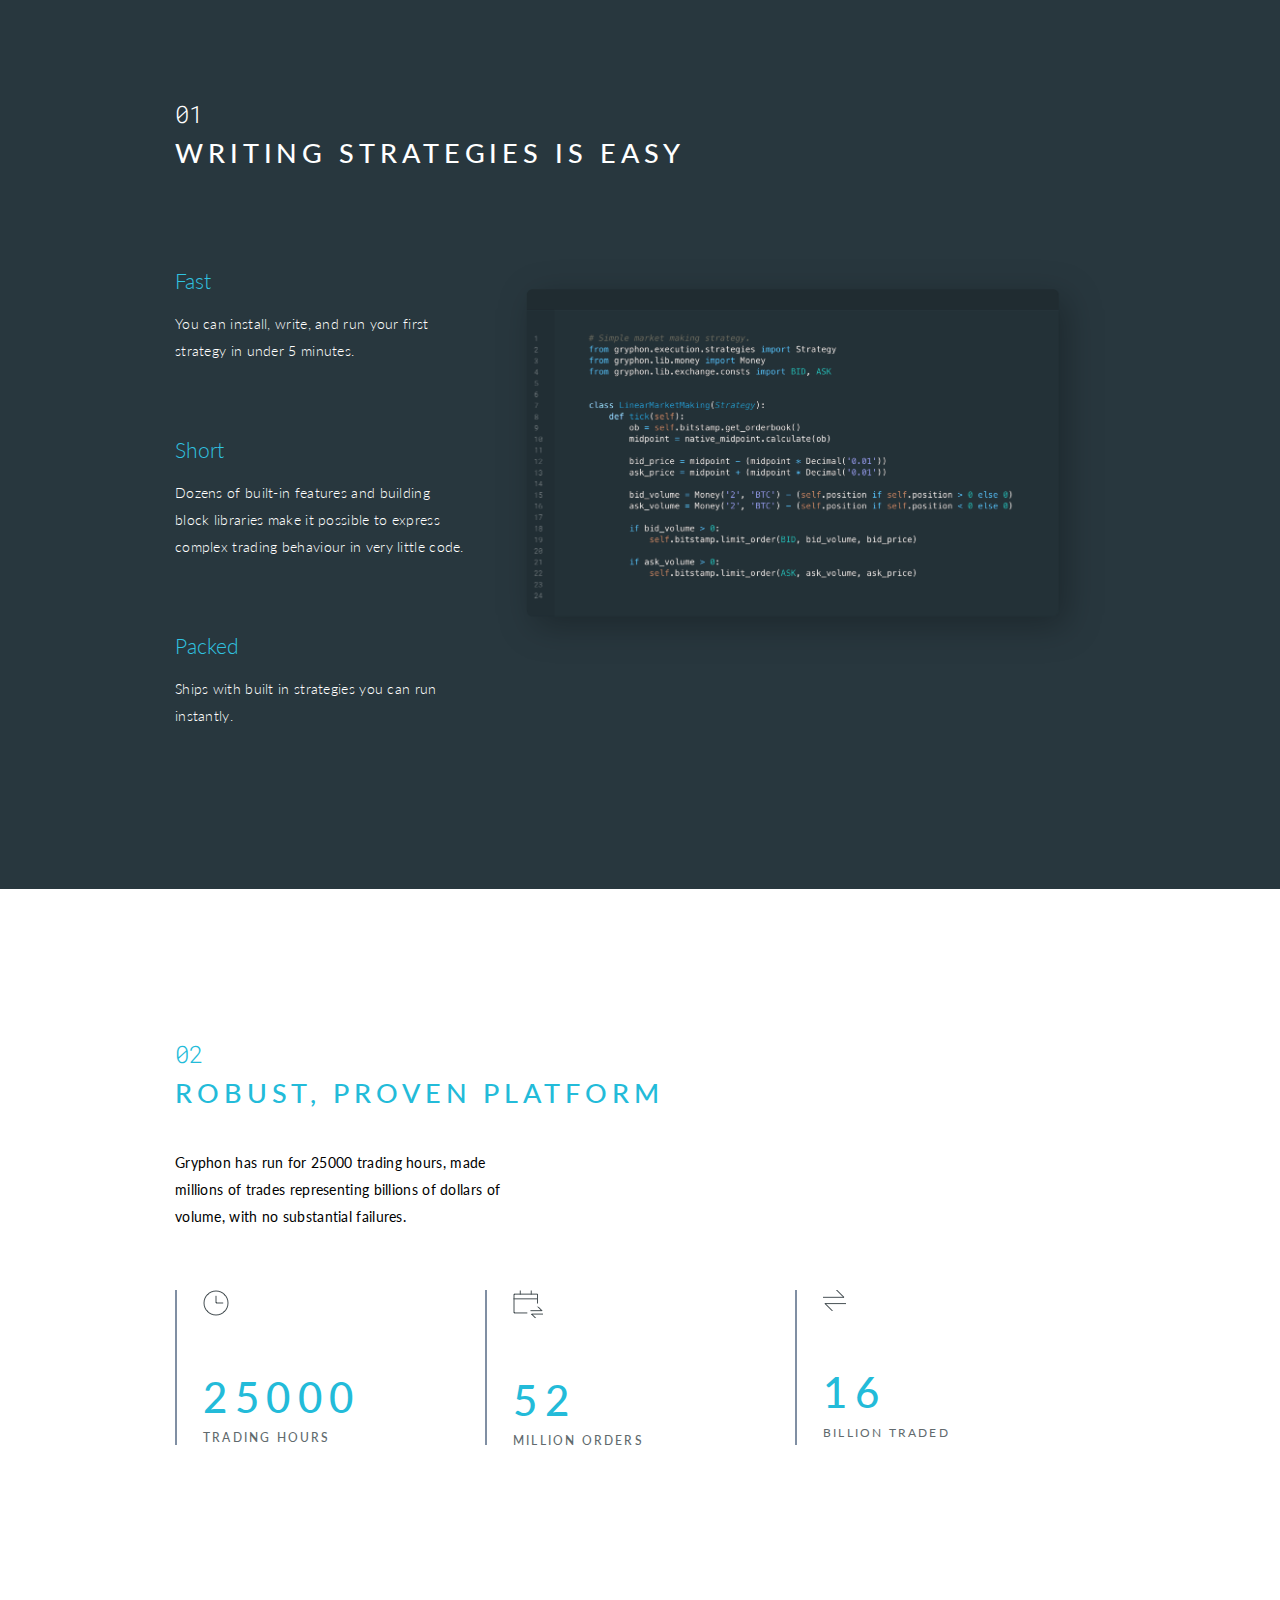
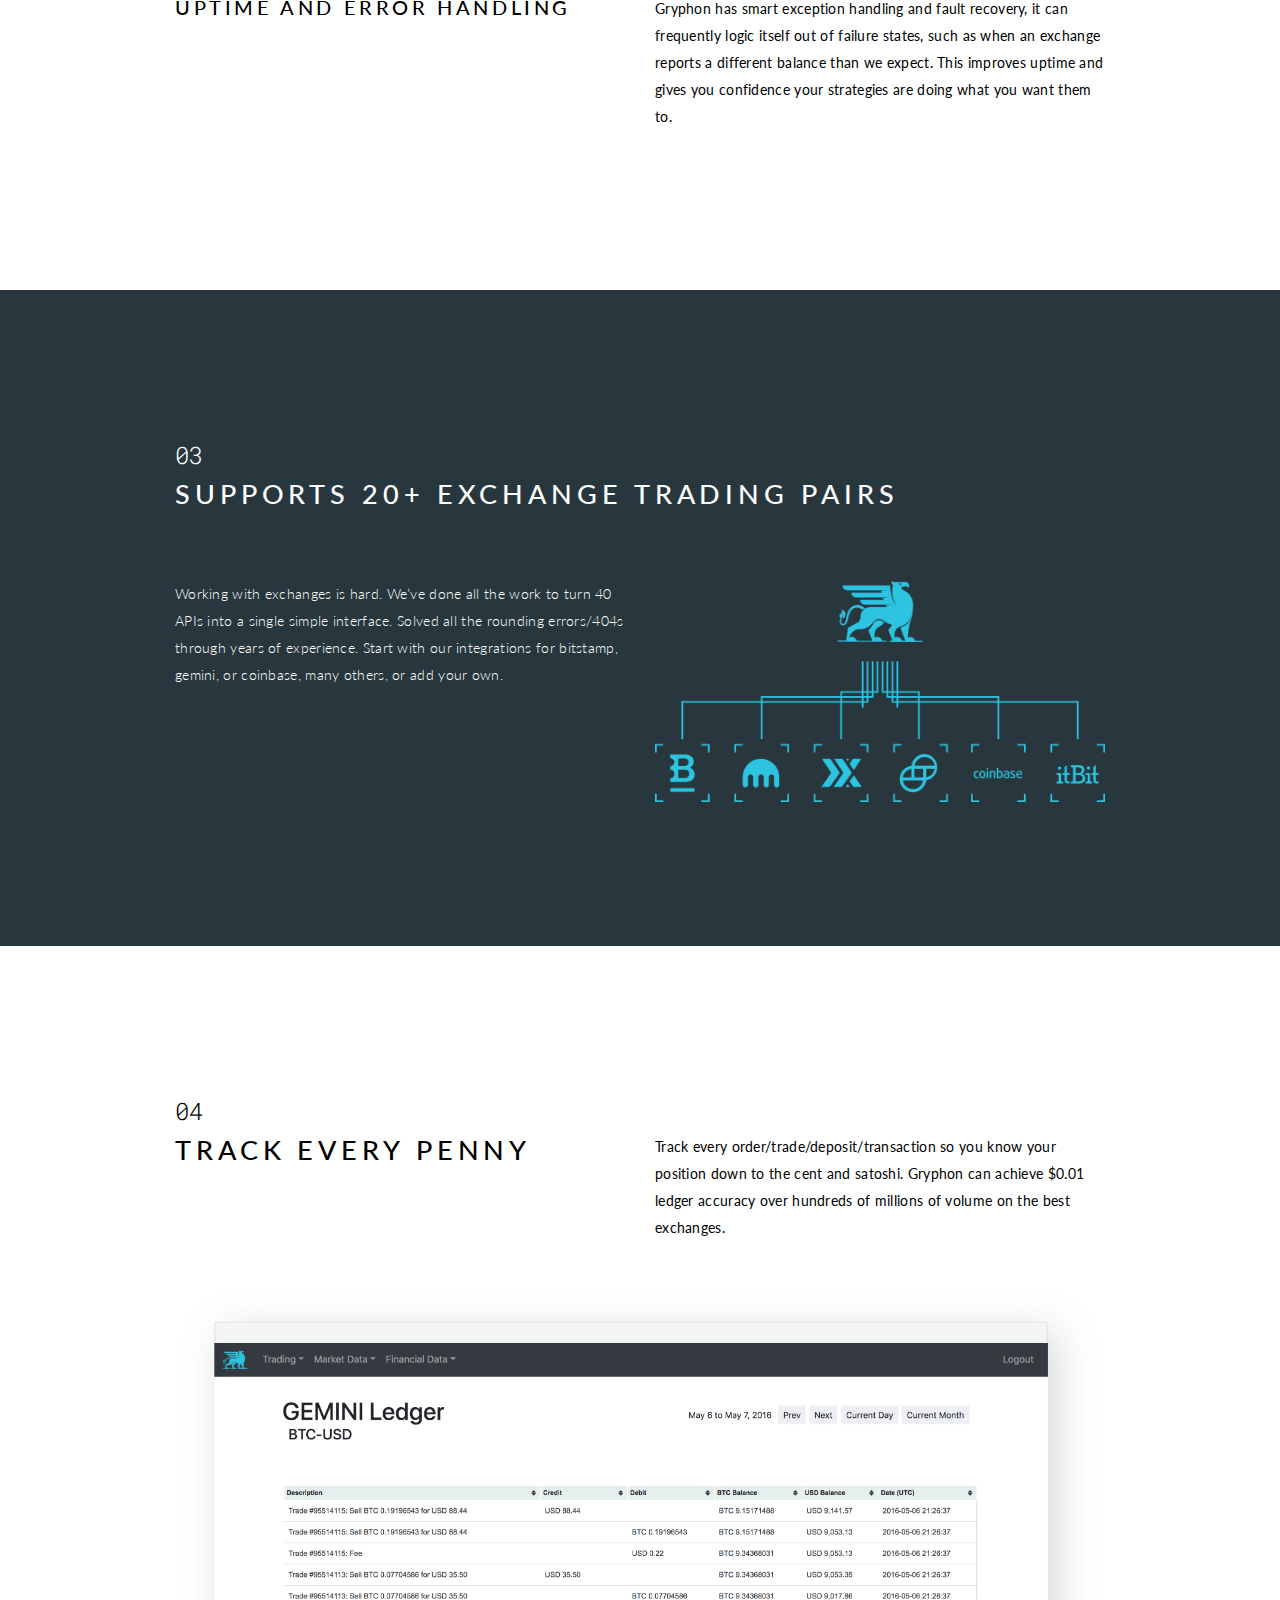
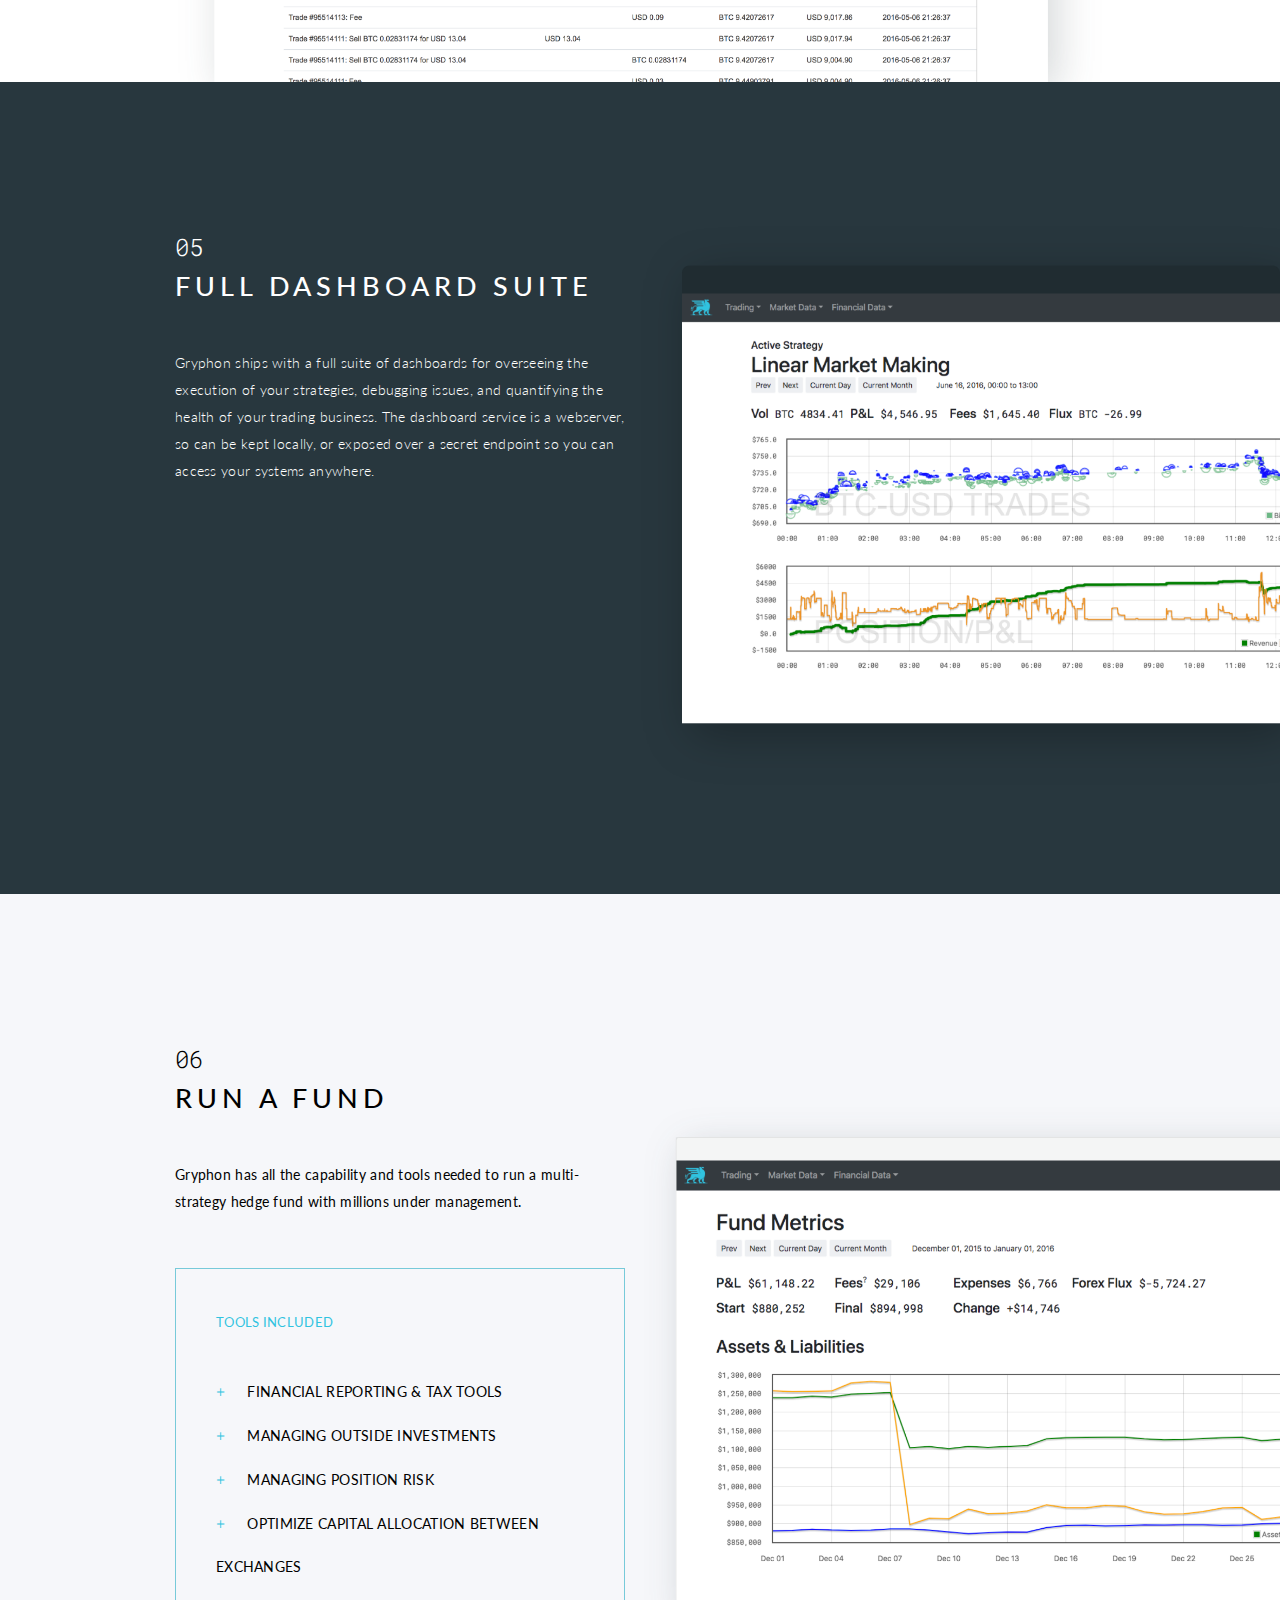
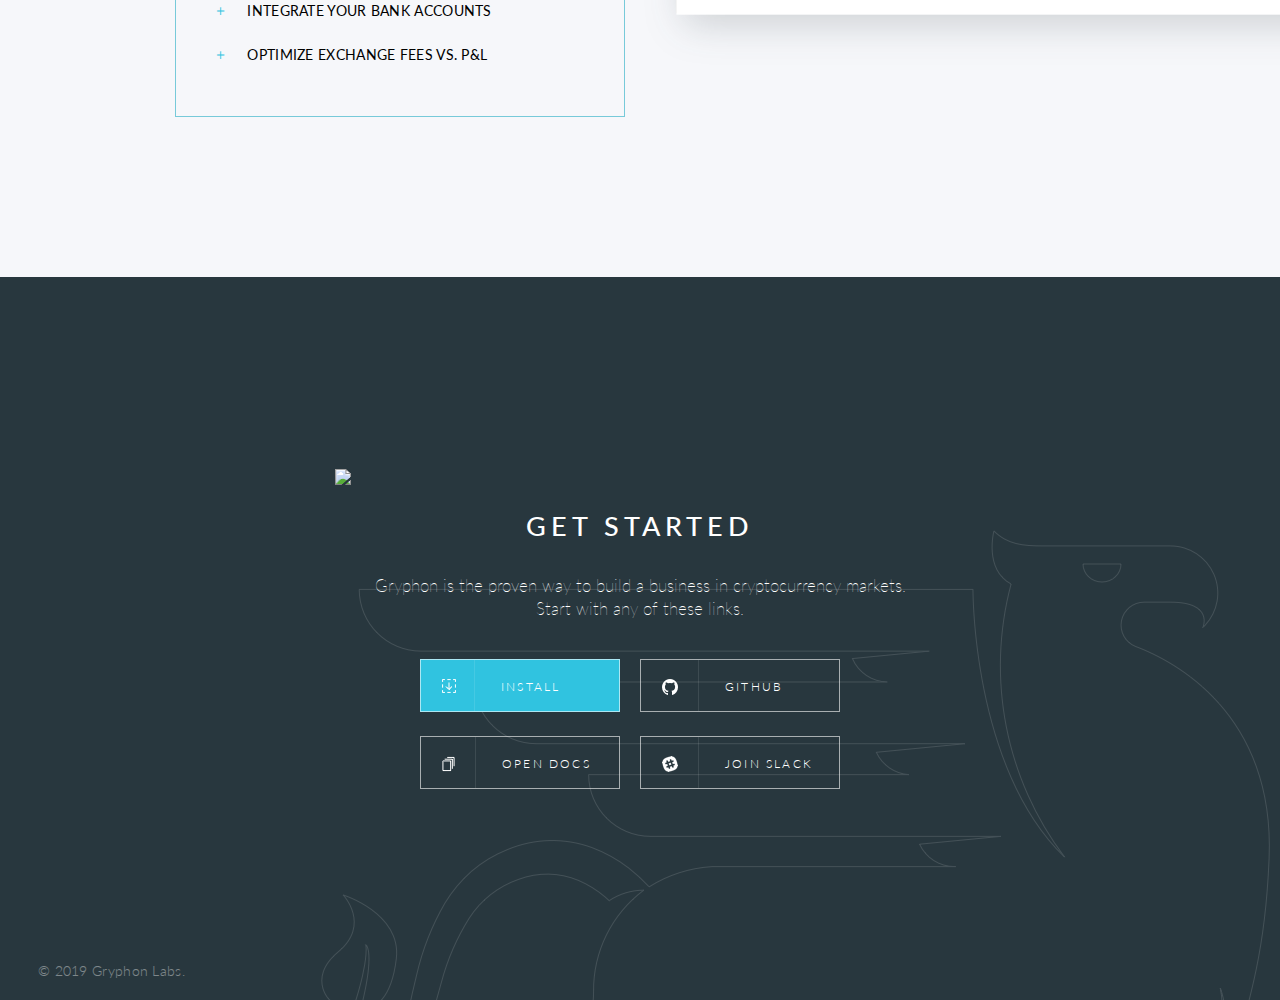
==== commit 214a7e1d: "Final change on footer text." ====
--- a/index.html
+++ b/index.html
@@ -254,10 +254,11 @@
           <div class='row'>
             <div class='col'>
               <h2 class='section-title pt-4'>GET STARTED</h2>
-              <p id='pull-quote'>
+              <p class='hero-text'>
                 Gryphon is the proven way to build a business in cryptocurrency markets.
-                <br/>
-                Start out with any of these links.
+              </p>
+              <p class='hero-text'>
+                Start with any of these links.
               </p>
               <div class='row justify-content-center mx-auto pt-4' id='buttons-footer'>
                 <a class='gryphon-btn btn-highlight mb-2 mb-md-4' href='https://github.com/TinkerWork/gryphon/archive/master.zip' id='download-btn'>
--- a/static/css/index.css
+++ b/static/css/index.css
@@ -434,8 +434,17 @@
   background-position: right 10px bottom;
 }
 
-#footer-container p {
+#footer-container p.hero-text {
+  font-size: 17px;
+  font-weight: 100;
+  line-height: normal;
+  letter-spacing: normal;
   text-align: center;
+}
+
+#footer-container p.hero-text:nth-child(2) {
+  margin-top: 33px;
+  margin-bottom: 0.1rem;
 }
 
 #footer-container h2.section-title {
@@ -452,7 +461,6 @@
     margin-right: 20px;
   }
 }
-
 #footer-footer p {
   width: 500px;
   height: 27px;
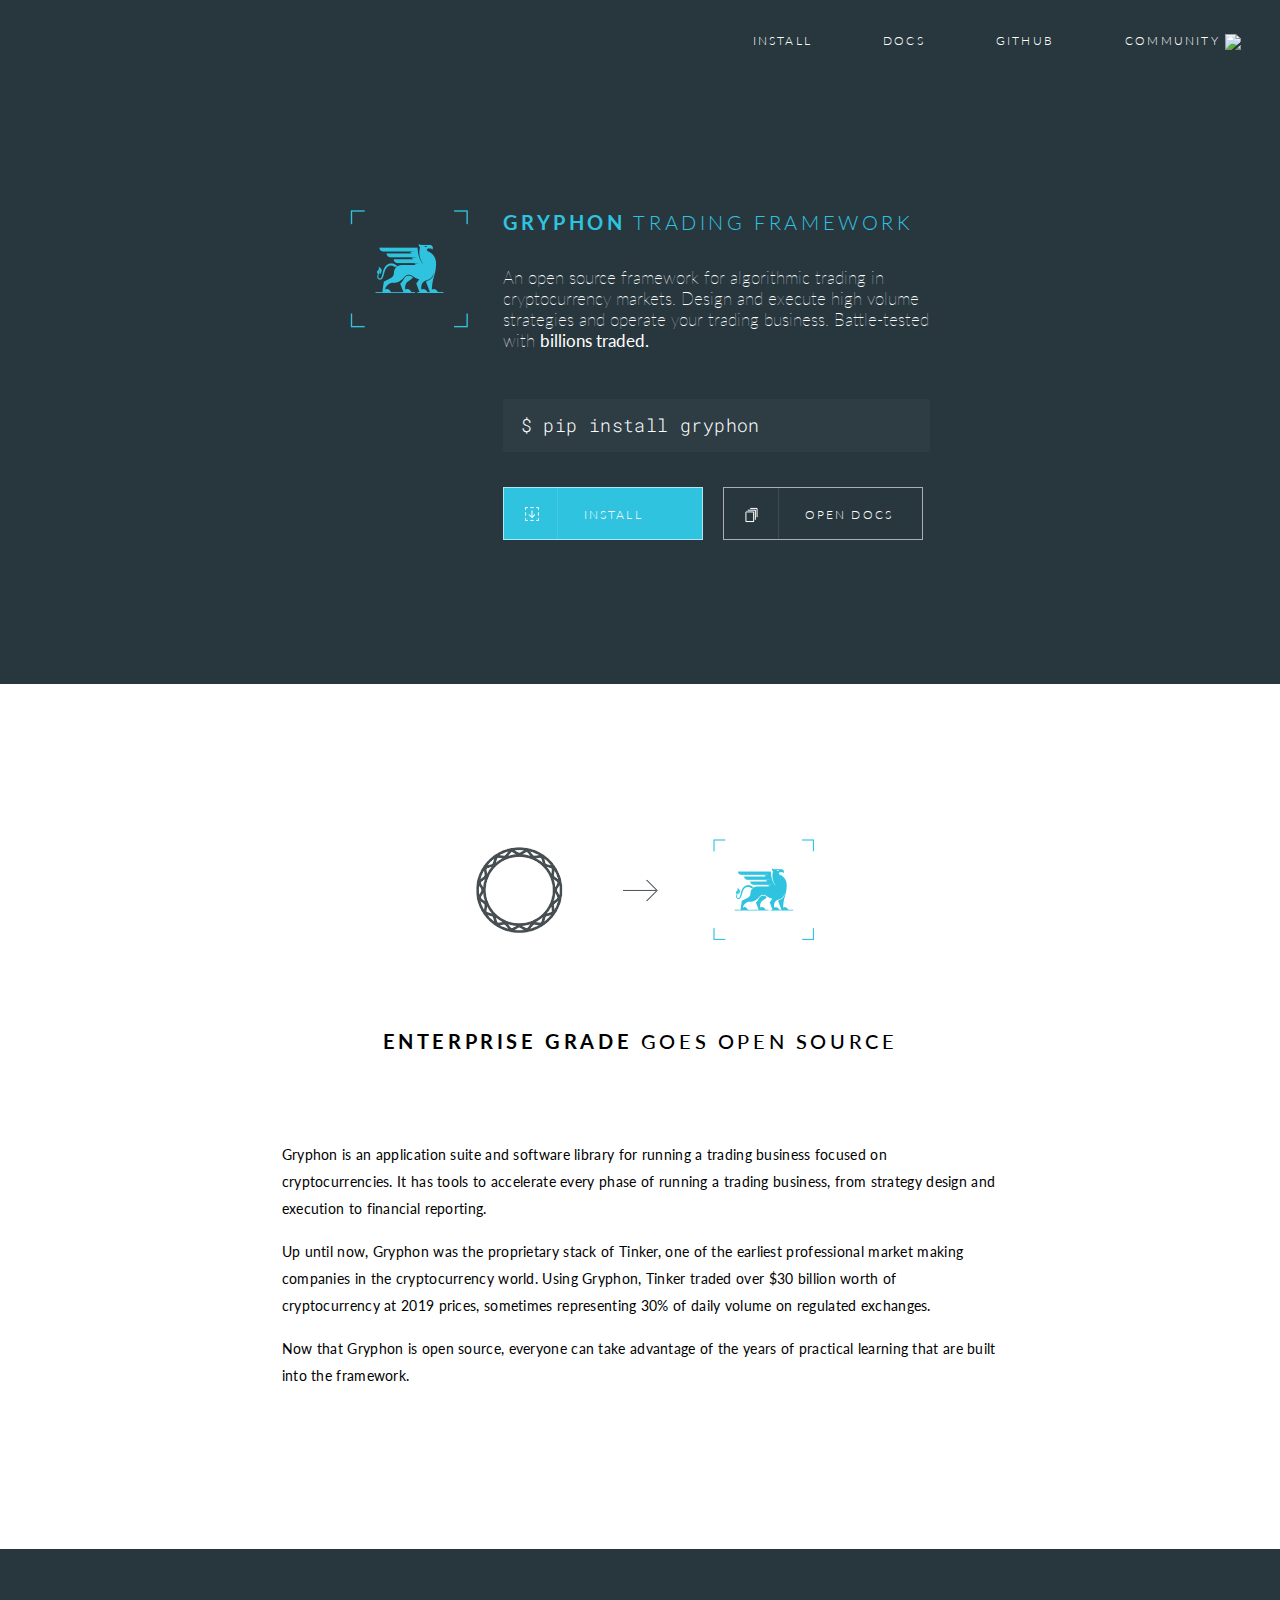
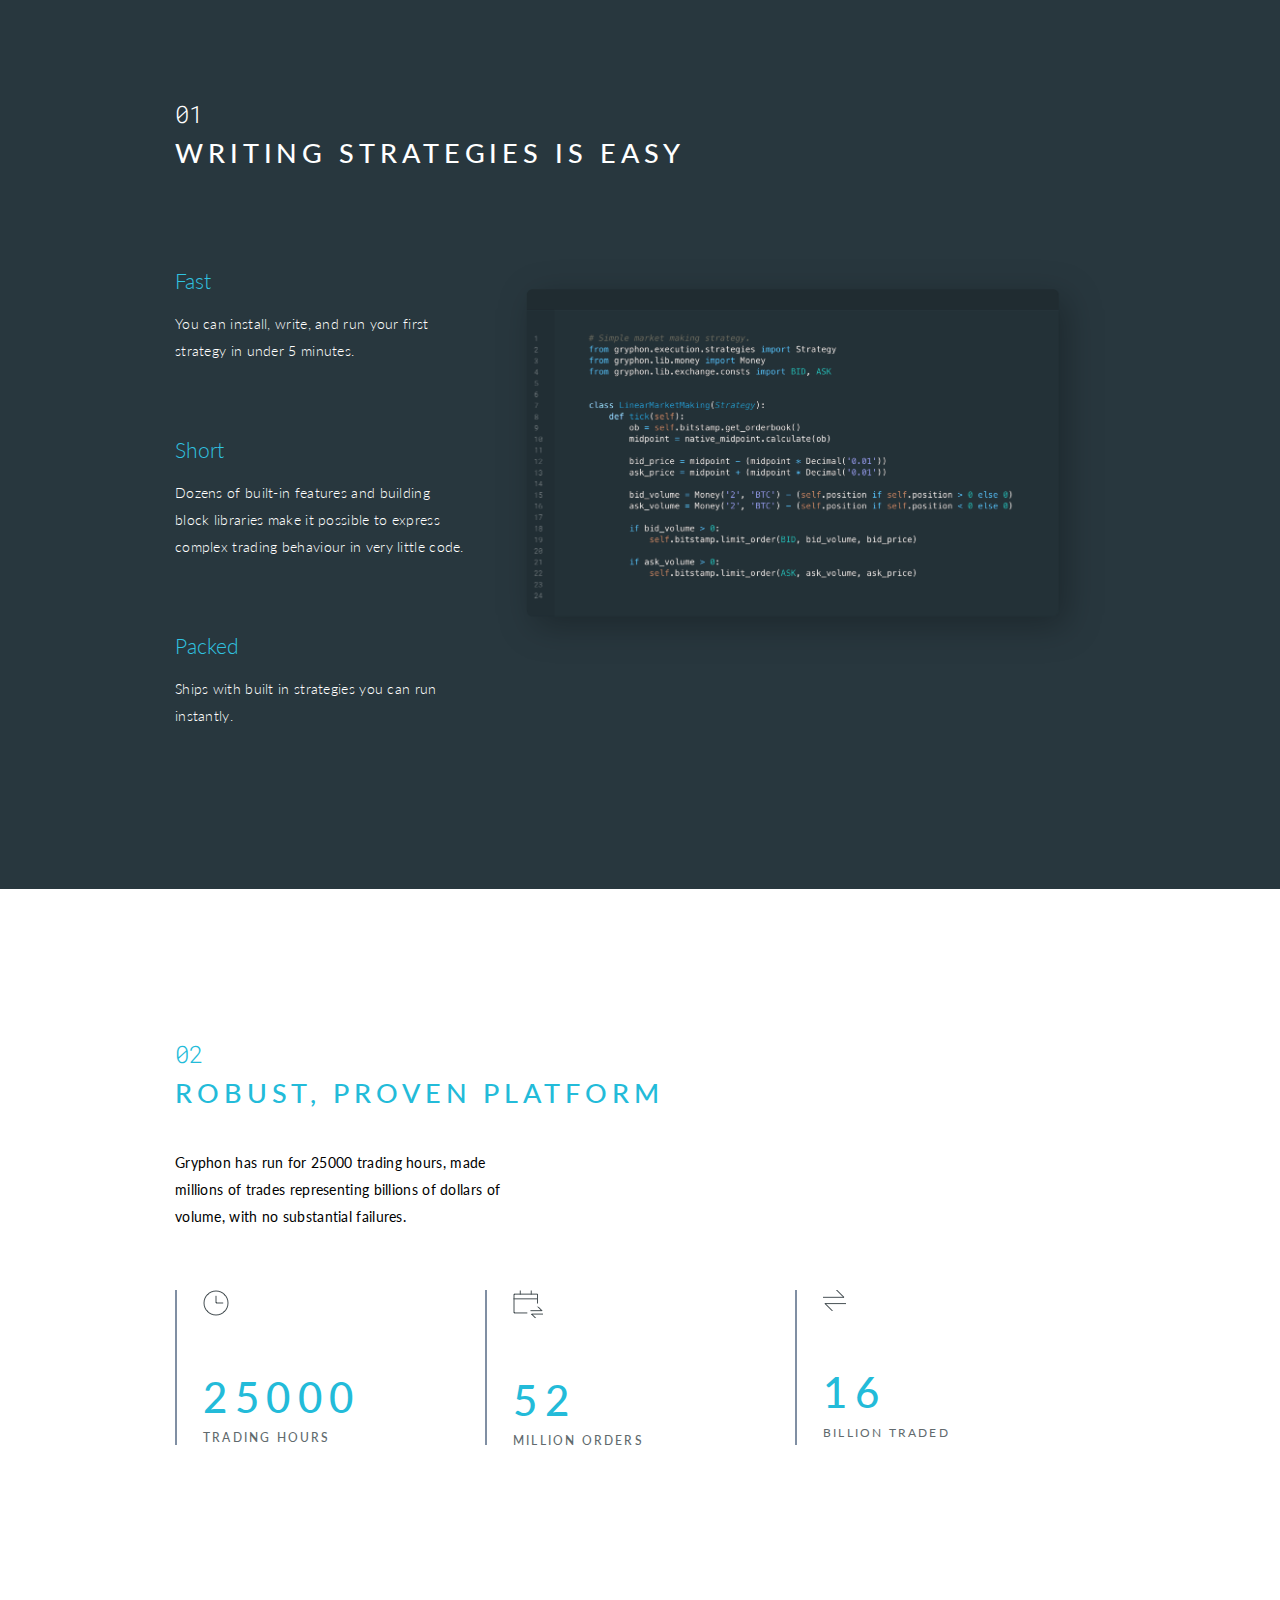
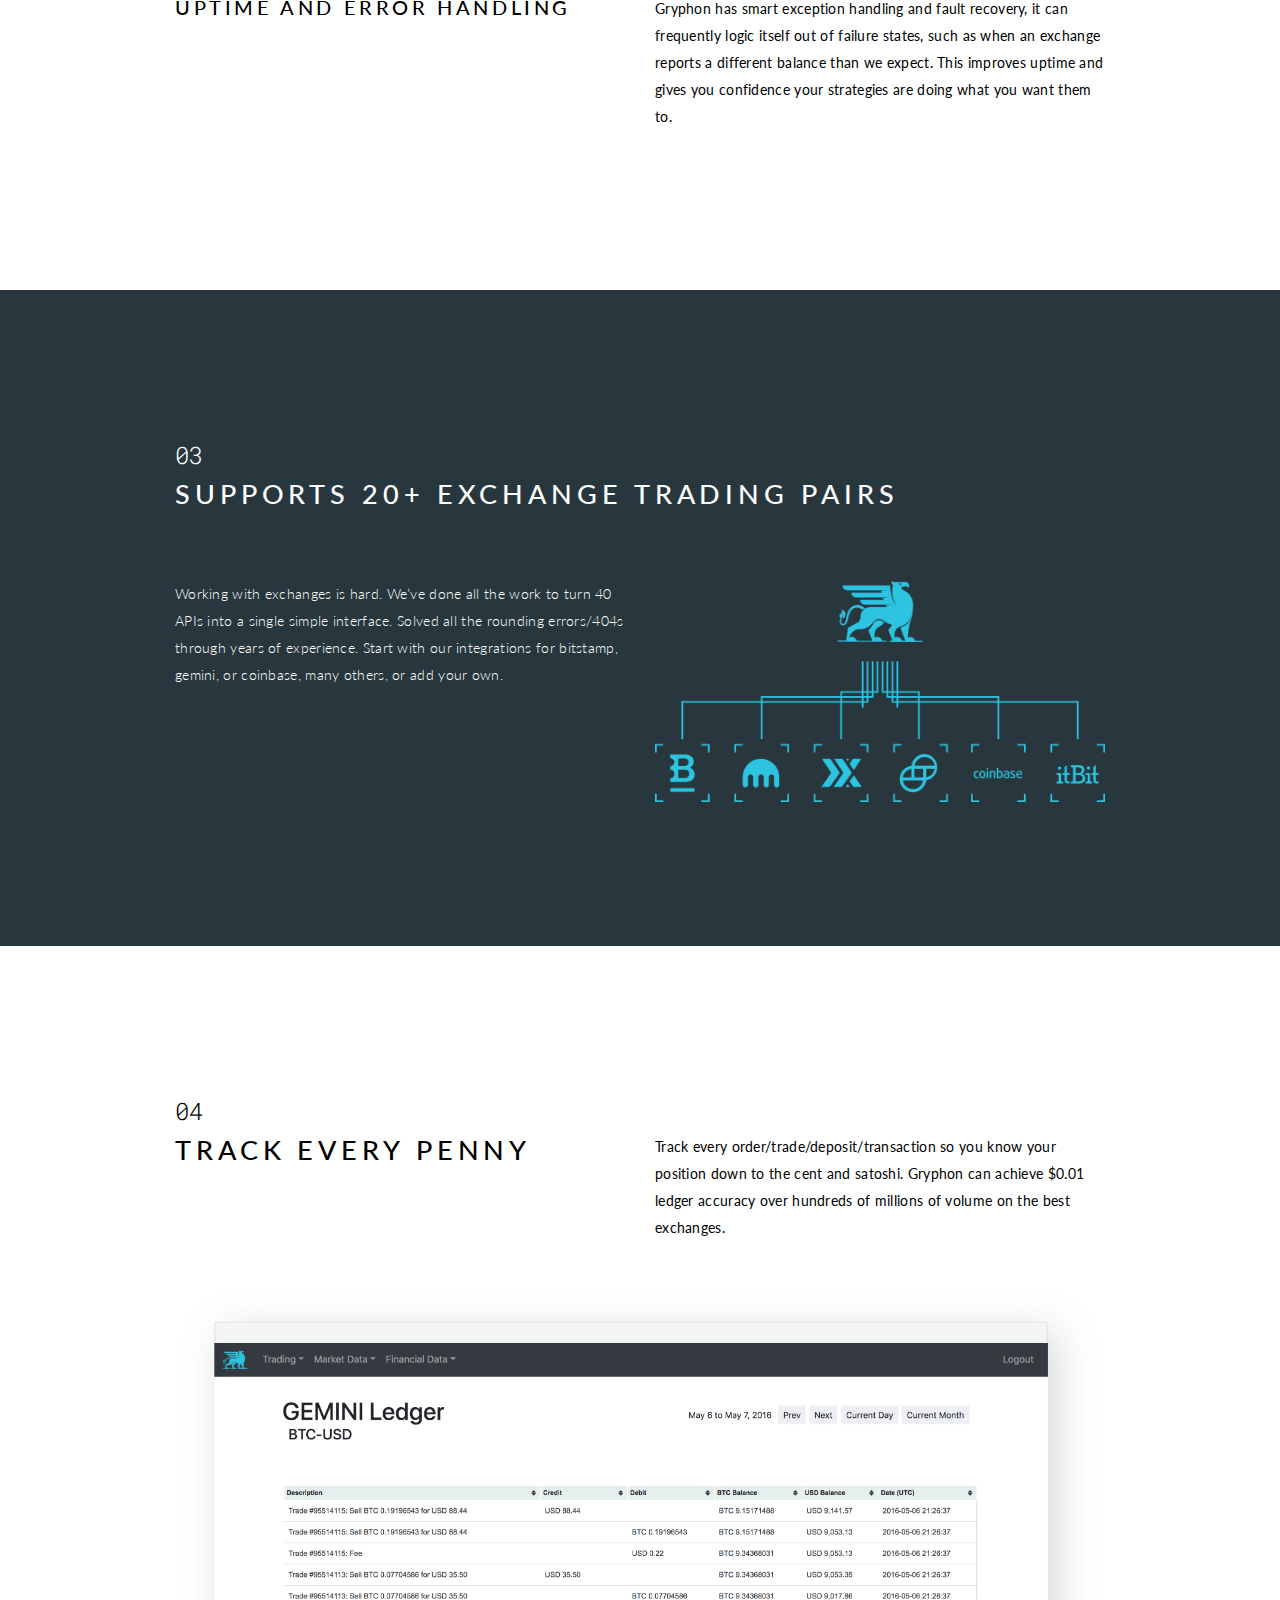
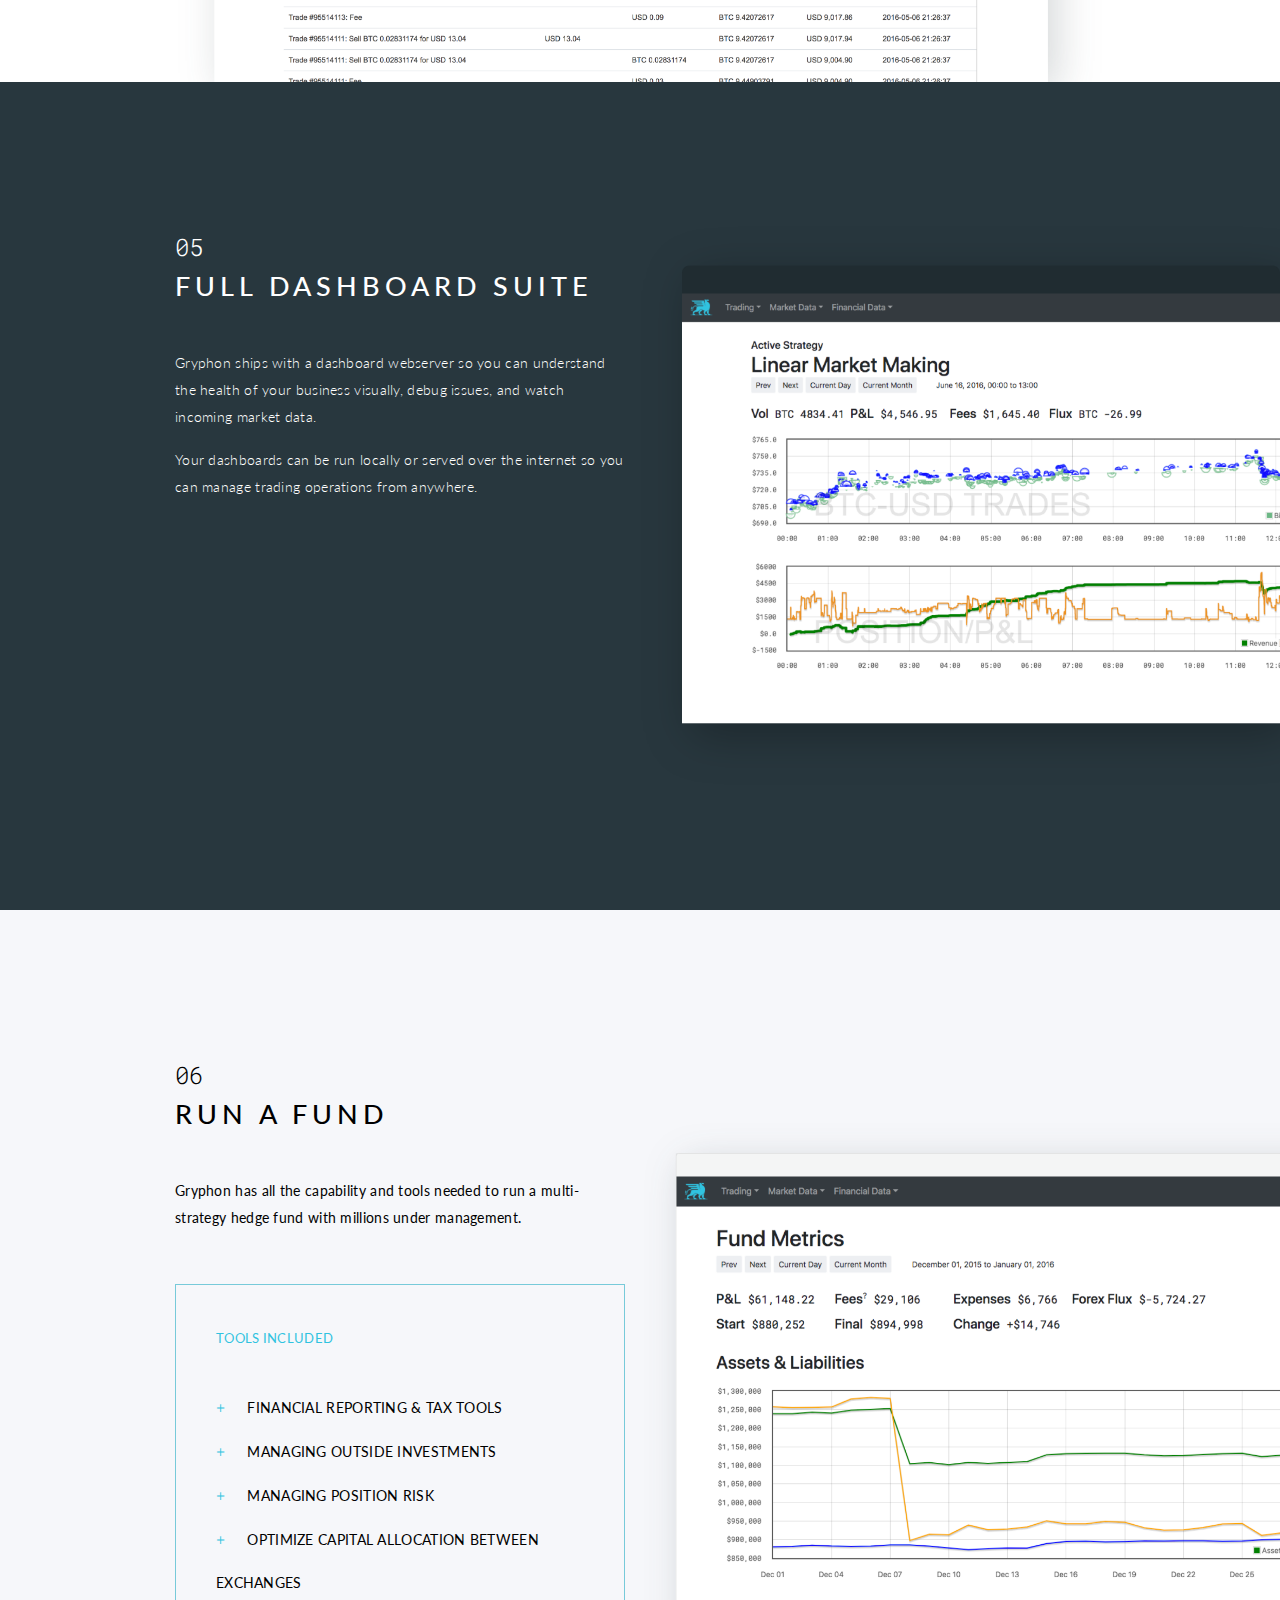
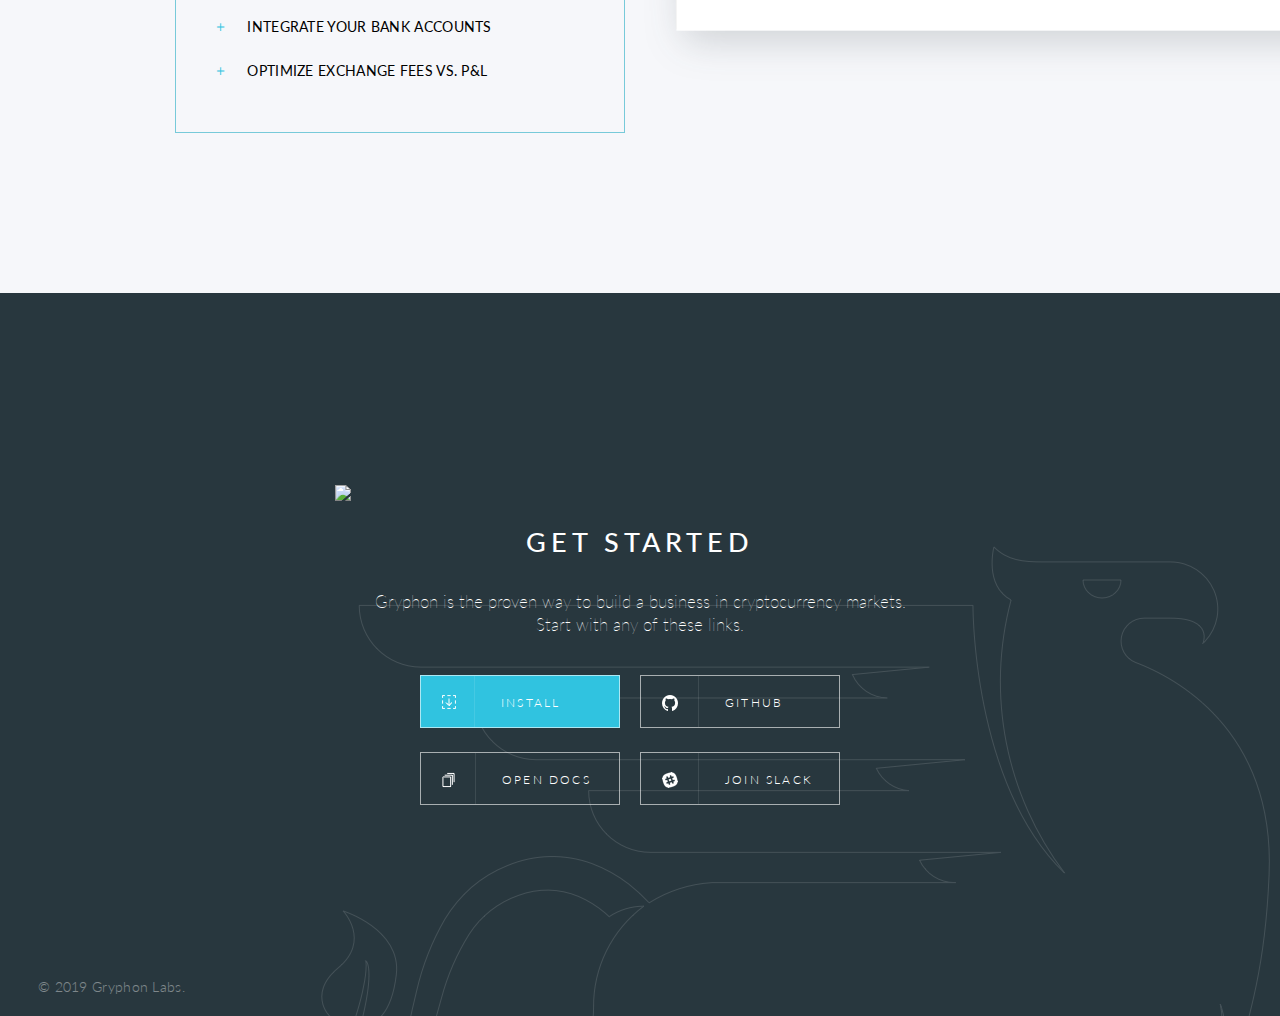
==== commit f32d00e4: "New copy for the dashboards section." ====
--- a/index.html
+++ b/index.html
@@ -71,7 +71,7 @@
                 <p class='mt-sm-0 mt-md-5'>$ pip install gryphon</p>
               </span>
               <div class='row mx-auto' id='buttons'>
-                <a class='gryphon-btn btn-highlight mb-2 mb-md-0' href='https://github.com/TinkerWork/gryphon/archive/master.zip' id='download-btn'>
+                <a class='gryphon-btn btn-highlight mb-2 mb-md-0' href='https://gryphon.readthedocs.io/en/latest/installation.html' id='download-btn'>
                   <img class='dl-icon' src='static/img/icon-download.png'/>
                   <p class='btn-text'>INSTALL</p>
                 </a>
@@ -209,7 +209,8 @@
           </div>
           <div class='row'>
             <div class='col-sm-12 col-md-6'>
-              <p>Gryphon ships with a full suite of dashboards for overseeing the execution of your strategies, debugging issues, and quantifying the health of your trading business. The dashboard service is a webserver, so can be kept locally, or exposed over a secret endpoint so you can access your systems anywhere.</p>
+              <p>Gryphon ships with a dashboard webserver so you can understand the health of your business visually, debug issues, and watch incoming market data.</p>
+              <p>Your dashboards can be run locally or served over the internet so you can manage trading operations from anywhere.</p>
             </div>
             <div class='col-sm-12 col-md-6' id='dashboard-image-col'>
               <img class='img-fluid d-md-none' id='net-assets' src='static/img/dashboards.png'>
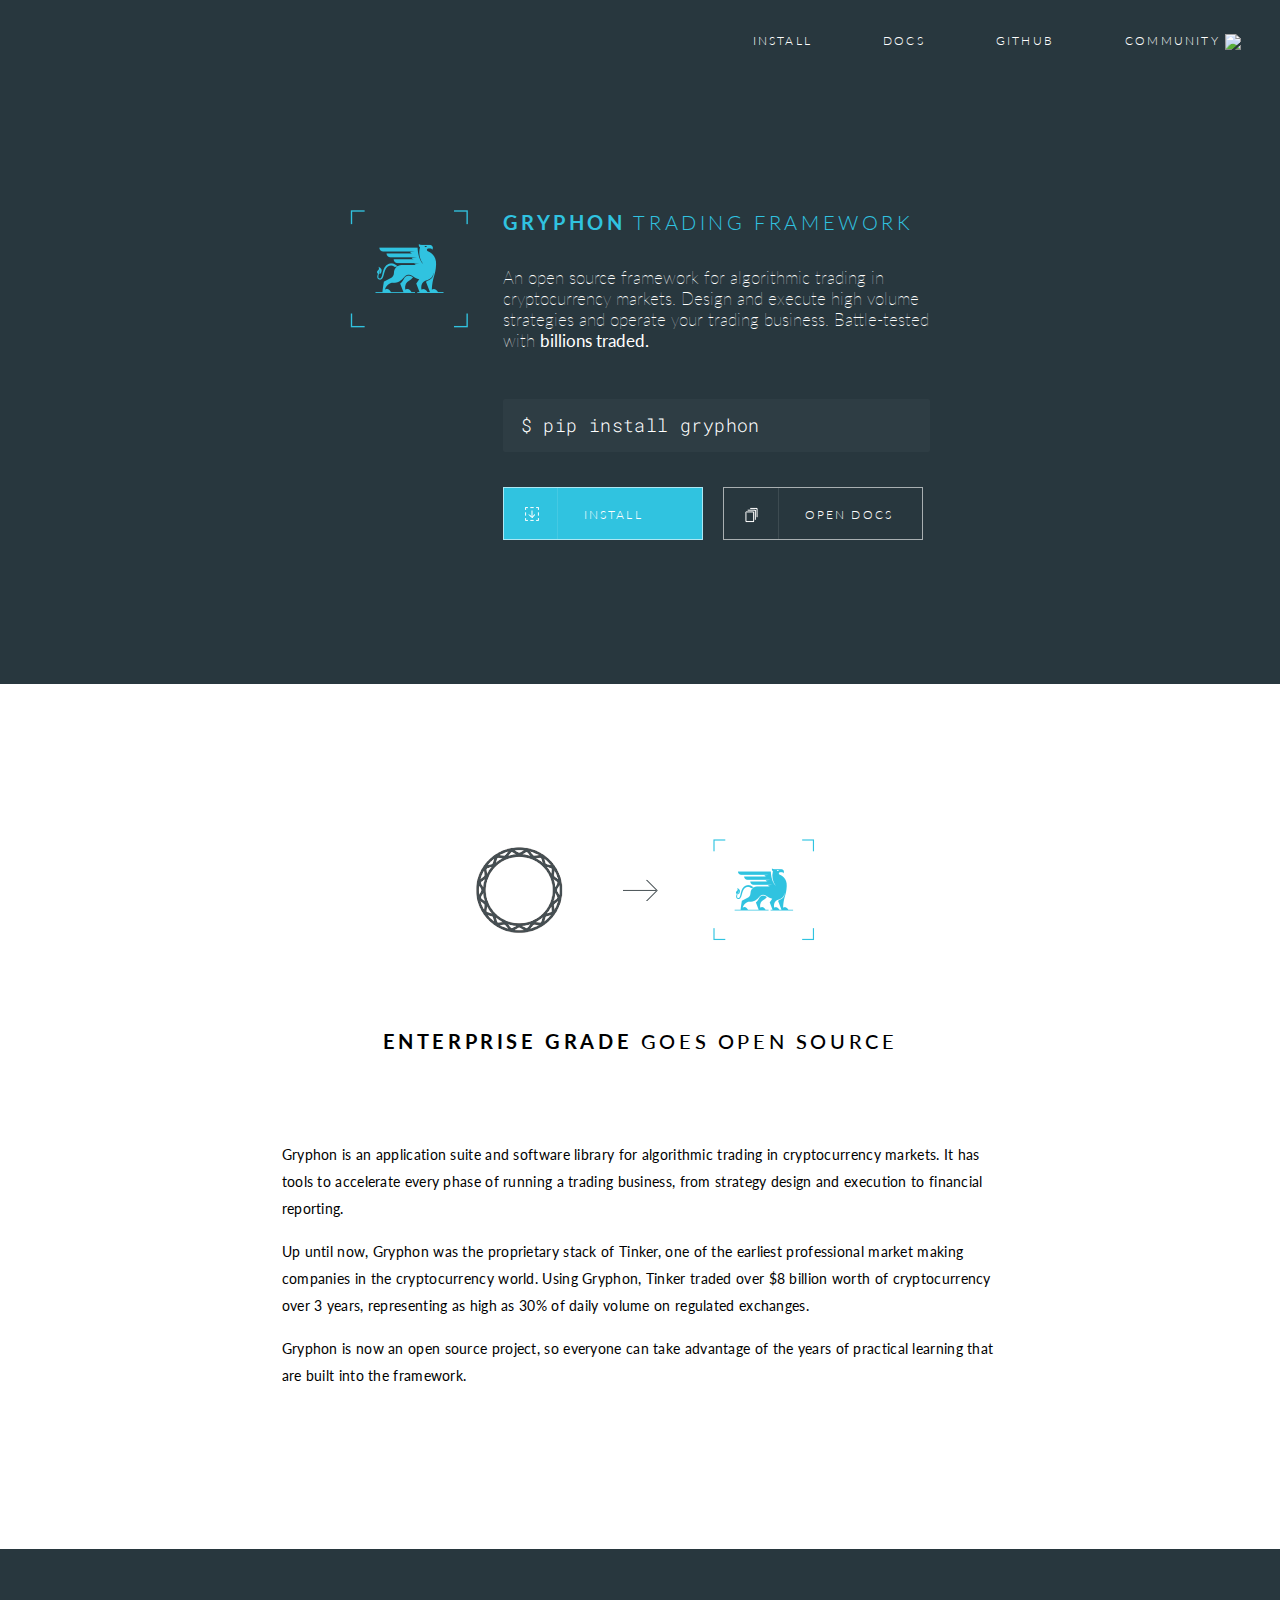
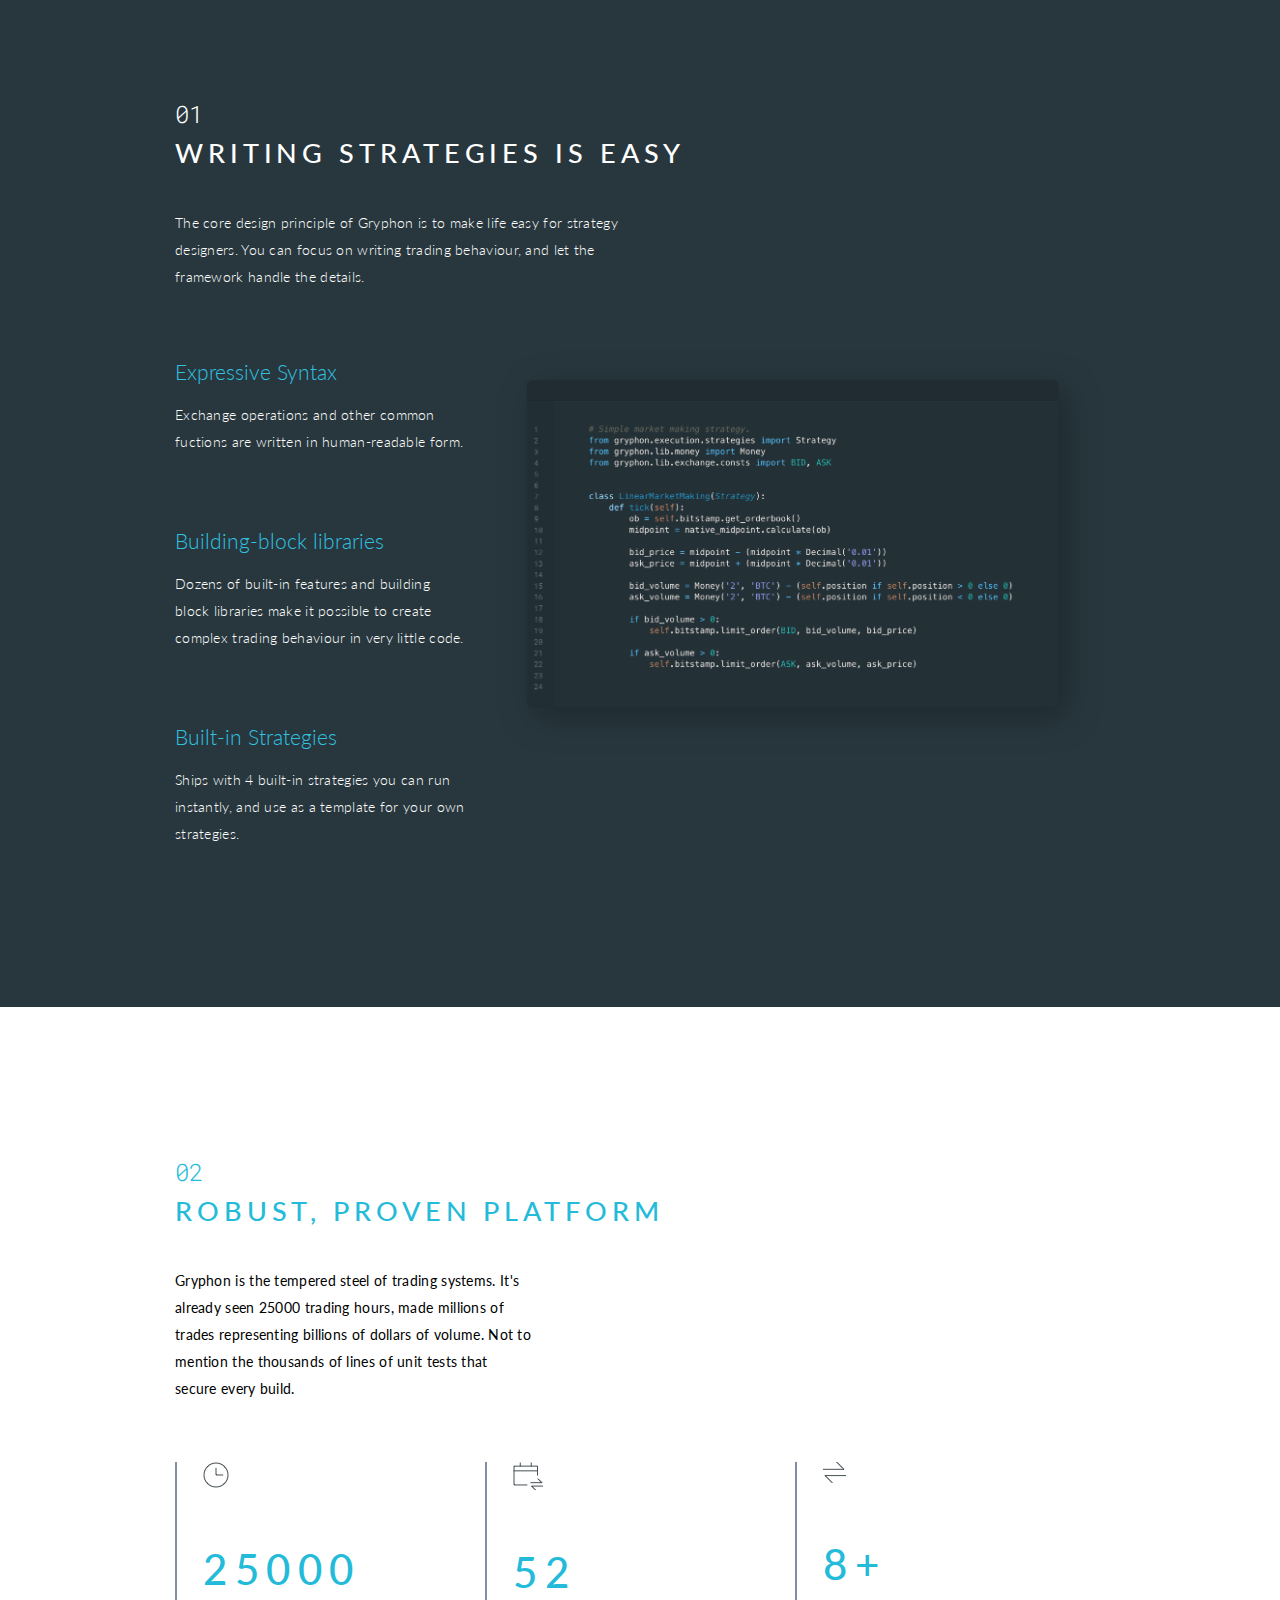
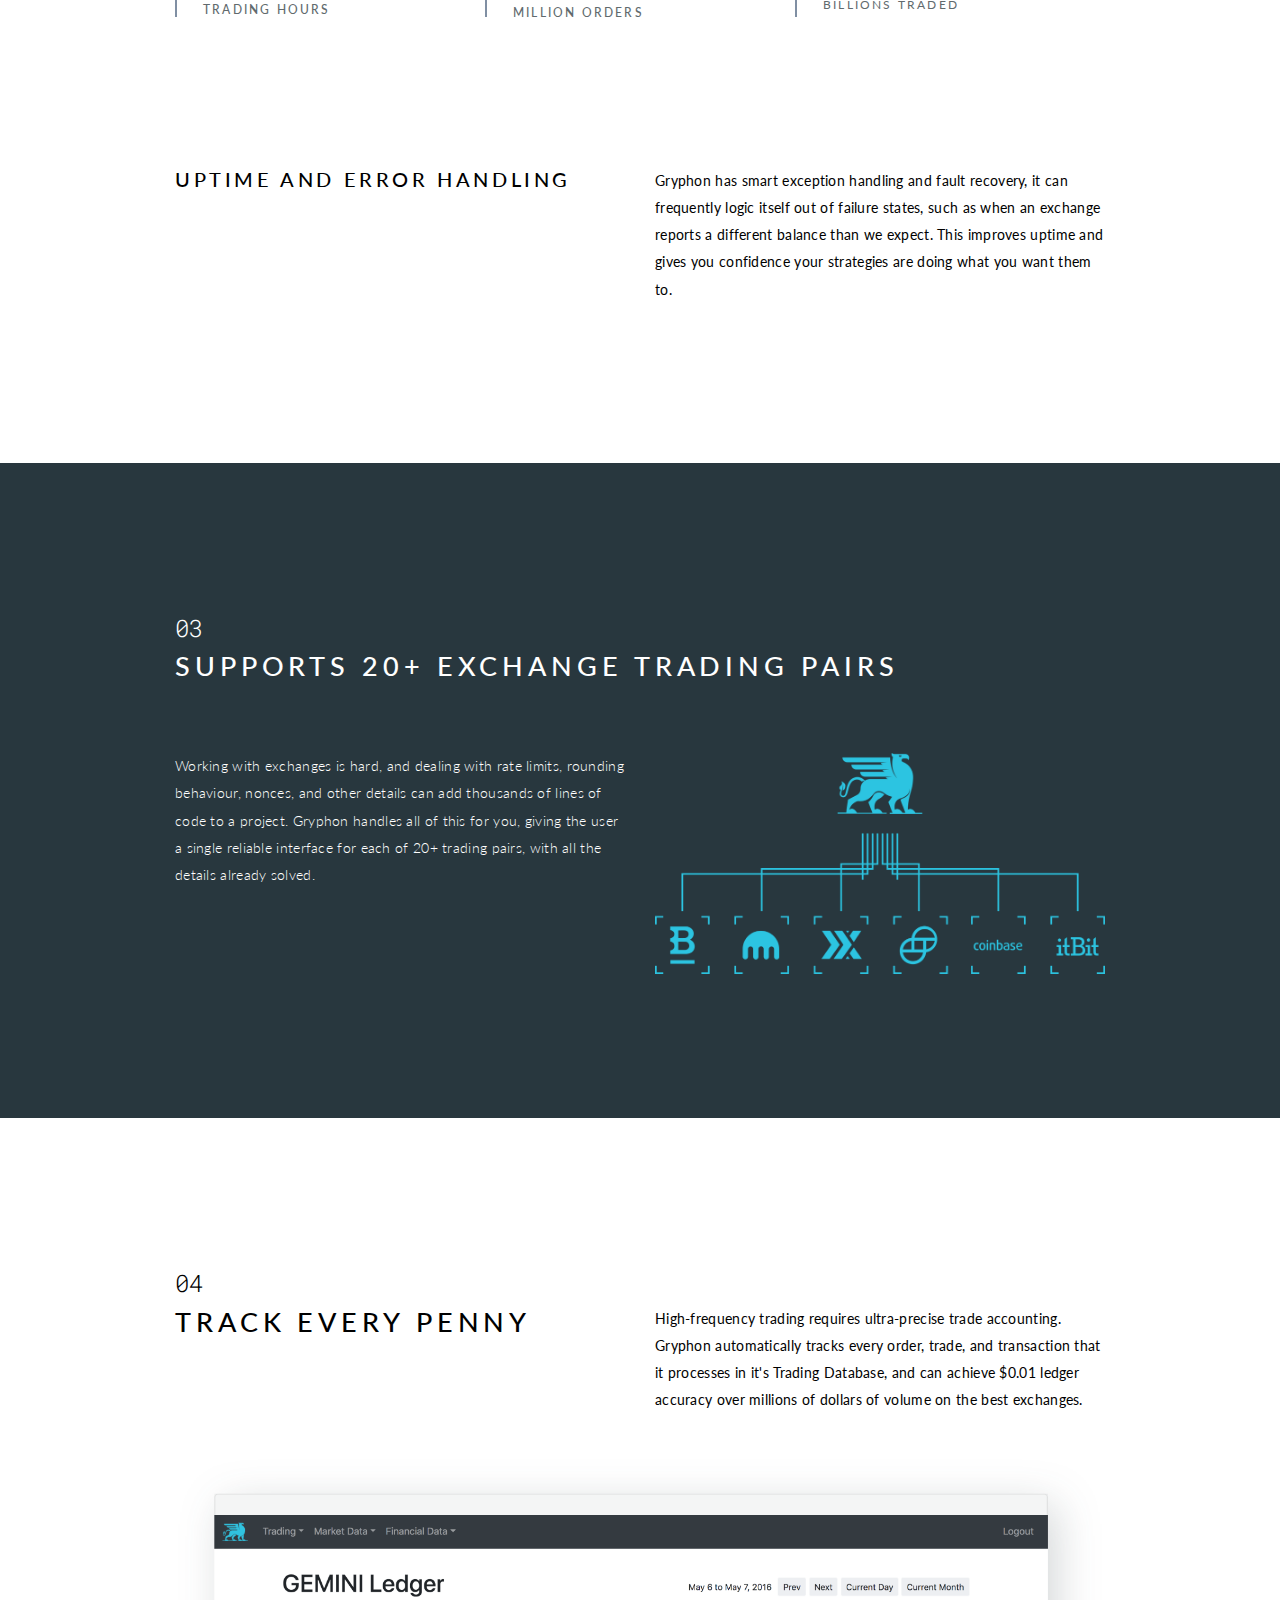
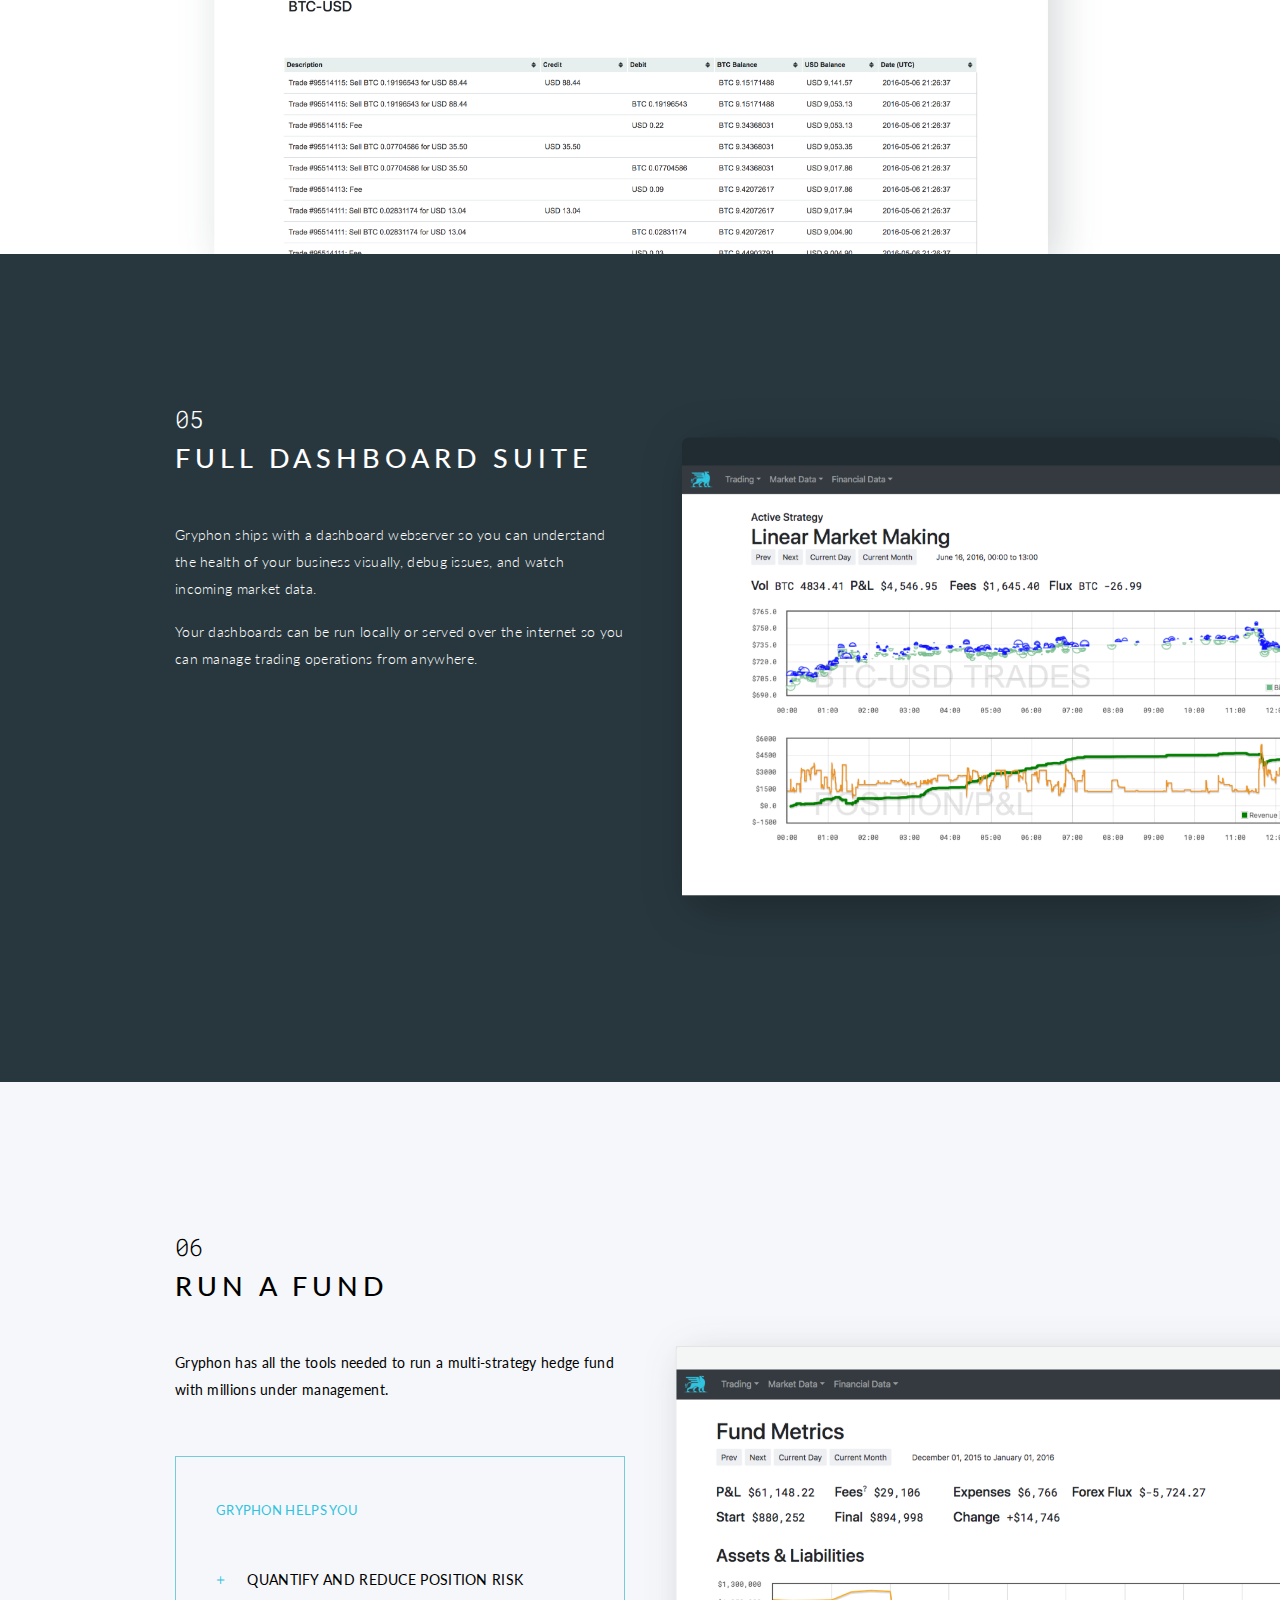
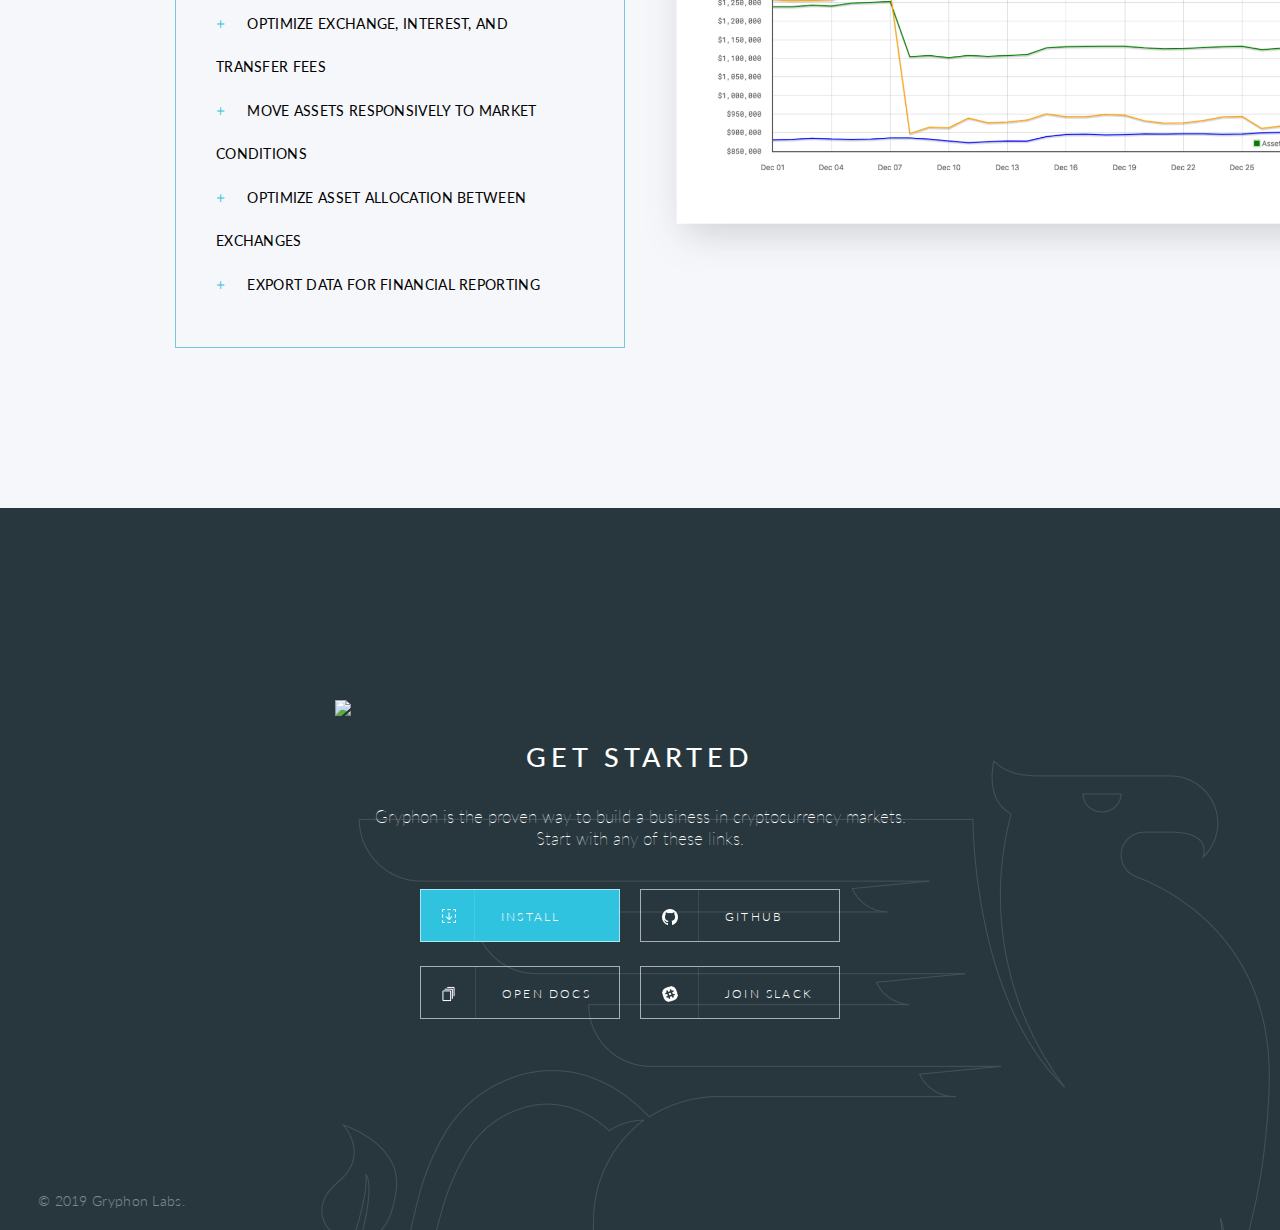
==== commit 7053e3fc: "Launch copy." ====
--- a/index.html
+++ b/index.html
@@ -88,9 +88,9 @@
         <div class='section-content col-sm-12 col-lg-7' id='history'>
           <img class='d-block mx-auto' src='static/img/tinker-gryphon.png'/>
           <h2><span class='bold'>ENTERPRISE GRADE</span> GOES OPEN SOURCE</h2>
-          <p>Gryphon is an application suite and software library for running a trading business focused on cryptocurrencies. It has tools to accelerate every phase of running a trading business, from strategy design and execution to financial reporting.</p>
-          <p>Up until now, Gryphon was the proprietary stack of Tinker, one of the earliest professional market making companies in the cryptocurrency world. Using Gryphon, Tinker traded over $30 billion worth of cryptocurrency at 2019 prices, sometimes representing 30% of daily volume on regulated exchanges.</p>
-          <p>Now that Gryphon is open source, everyone can take advantage of the years of practical learning that are built into the framework.</p>
+          <p>Gryphon is an application suite and software library for algorithmic trading in cryptocurrency markets. It has tools to accelerate every phase of running a trading business, from strategy design and execution to financial reporting.</p>
+          <p>Up until now, Gryphon was the proprietary stack of Tinker, one of the earliest professional market making companies in the cryptocurrency world. Using Gryphon, Tinker traded over $8 billion worth of cryptocurrency over 3 years, representing as high as 30% of daily volume on regulated exchanges.</p>
+          <p>Gryphon is now an open source project, so everyone can take advantage of the years of practical learning that are built into the framework.</p>
         </div>
       </div>
       <div class='section-dark row justify-content-center'>
@@ -102,13 +102,20 @@
             </div>
           </div>
           <div class='row'>
+            <div class='col col-md-6 mr-auto'>
+              <p id='strategy-desc'>The core design principle of Gryphon is to make life easy for strategy designers. You can focus on writing trading behaviour, and let the framework handle the details.</p>
+            </div>
+          </div>
+          <div class='row'>
             <div class='col-sm-12 col-md-4' id='text-col'>
-              <h4>Fast</h4>
-              <p class='descriptor pb-0 pb-md-5'>You can install, write, and run your first strategy in under 5 minutes.</p>
-              <h4>Short</h4>
-              <p class='descriptor pb-0 pb-md-5'>Dozens of built-in features and building block libraries make it possible to express complex trading behaviour in very little code.</p>
-              <h4>Packed</h4>
-              <p class='descriptor'>Ships with built in strategies you can run instantly.</p>
+              <h4>Expressive Syntax</h4>
+              <p class='descriptor pb-0 pb-md-5'>Exchange operations and other common fuctions are written in human-readable form.</p>
+              <!--<h4>Get Started Fast</h4>
+              <p class='descriptor pb-0 pb-md-5'>You can install Gryphon, write, and run your first strategy in under ten minutes</p>-->
+              <h4>Building-block libraries</h4>
+              <p class='descriptor pb-0 pb-md-5'>Dozens of built-in features and building block libraries make it possible to create complex trading behaviour in very little code.</p>
+              <h4>Built-in Strategies</h4>
+              <p class='descriptor'>Ships with 4 built-in strategies you can run instantly, and use as a template for your own strategies.</p>
             </div>
             <div class='col-sm-12 col-md-8' id='code-example-col'>
               <img class='img-fluid' id='code-example' src='static/img/code-example.png'>
@@ -122,7 +129,7 @@
             <div class='col'>
               <h3 class='numeral'>02</h3>
               <h2 class='section-title'>ROBUST, PROVEN PLATFORM</h2>
-              <p id='robust-desc'>Gryphon has run for 25000 trading hours, made millions of trades representing billions of dollars of volume, with no substantial failures.</p>
+              <p id='robust-desc'>Gryphon is the tempered steel of trading systems. It's already seen 25000 trading hours, made millions of trades representing billions of dollars of volume. Not to mention the thousands of lines of unit tests that secure every build.</p>
             </div>
           </div>
           <div class='row no-gutters center-justify-content' id='robust-points'>
@@ -140,8 +147,8 @@
             <div class='w-100 pb-3 d-md-none'></div>
             <div class='col'>
               <img src='static/img/icon-tradedtodate.png'/>
-              <h4>16</h4>
-              <p class='metric-subtitle'>BILLION TRADED</p>
+              <h4>8+</h4>
+              <p class='metric-subtitle'>BILLIONS TRADED</p>
             </div>
           </div>
           <div class='row' id='robust-uptime'>
@@ -164,7 +171,7 @@
           </div>
           <div class='row'>
             <div class='col'>
-              <p>Working with exchanges is hard. We’ve done all the work to turn 40 APIs into a single simple interface. Solved all the rounding errors/404s through years of experience. Start with our integrations for bitstamp, gemini, or coinbase, many others, or add your own.</p>
+              <p>Working with exchanges is hard, and dealing with rate limits, rounding behaviour, nonces, and other details can add thousands of lines of code to a project. Gryphon handles all of this for you, giving the user a single reliable interface for each of 20+ trading pairs, with all the details already solved.
             </div>
             <div class='w-100 pb-3 d-md-none'></div>
             <div class='col'>
@@ -185,7 +192,7 @@
               <h2 class='section-title'>TRACK EVERY PENNY</h2>
             </div>
             <div class='col'>
-              <p id='accounting-desc'>Track every order/trade/deposit/transaction so you know your position down to the cent and satoshi. Gryphon can achieve $0.01 ledger accuracy over hundreds of millions of volume on the best exchanges.</p>
+              <p id='accounting-desc'>High-frequency trading requires ultra-precise trade accounting. Gryphon automatically tracks every order, trade, and transaction that it processes in it's Trading Database, and can achieve $0.01 ledger accuracy over millions of dollars of volume on the best exchanges.</p>
             </div>
           </div>
           <div class='row flex-grow-1 align-items-end'>
@@ -228,15 +235,14 @@
           </div>
           <div class='row'>
             <div class='col-sm-12 col-md-6'>
-              <p id='fund-desc'>Gryphon has all the capability and tools needed to run a multi-strategy hedge fund with millions under management.</p>
+              <p id='fund-desc'>Gryphon has all the tools needed to run a multi-strategy hedge fund with millions under management.</p>
               <ul id='fund-features'>
-                <h5>TOOLS INCLUDED</h5>
-                <li><span class='point'>+</span>FINANCIAL REPORTING & TAX TOOLS</li>
-                <li><span class='point'>+</span>MANAGING OUTSIDE INVESTMENTS</li>
-                <li><span class='point'>+</span>MANAGING POSITION RISK</li>
-                <li><span class='point'>+</span>OPTIMIZE CAPITAL ALLOCATION BETWEEN EXCHANGES</li>
-                <li><span class='point'>+</span>INTEGRATE YOUR BANK ACCOUNTS</li>
-                <li><span class='point'>+</span>OPTIMIZE EXCHANGE FEES VS. P&L</li>
+                <h5>GRYPHON HELPS YOU</h5>
+                <li><span class='point'>+</span>QUANTIFY AND REDUCE POSITION RISK</li>
+                <li><span class='point'>+</span>OPTIMIZE EXCHANGE, INTEREST, AND TRANSFER FEES</li>
+                <li><span class='point'>+</span>MOVE ASSETS RESPONSIVELY TO MARKET CONDITIONS</li>
+                <li><span class='point'>+</span>OPTIMIZE ASSET ALLOCATION BETWEEN EXCHANGES</li>
+                <li><span class='point'>+</span>EXPORT DATA FOR FINANCIAL REPORTING</li>
               </ul>
             </div>
             <div class='col-sm-12 col-md-6' id='fund-image-col'>
--- a/static/css/index.css
+++ b/static/css/index.css
@@ -198,7 +198,7 @@
 /* Strategies Section */
 
 #strategies h2 {
-  margin-bottom: 90px;
+  margin-bottom: 40px;
 }
 
 #strategies h4 {
@@ -206,6 +206,11 @@
   font-weight: 300;
   line-height: 2.05;
   color: #30c3e0;
+}
+
+#strategies p#strategy-desc {
+  font-weight: 300;
+  margin-bottom: 60px;
 }
 
 #strategies p.descriptor {
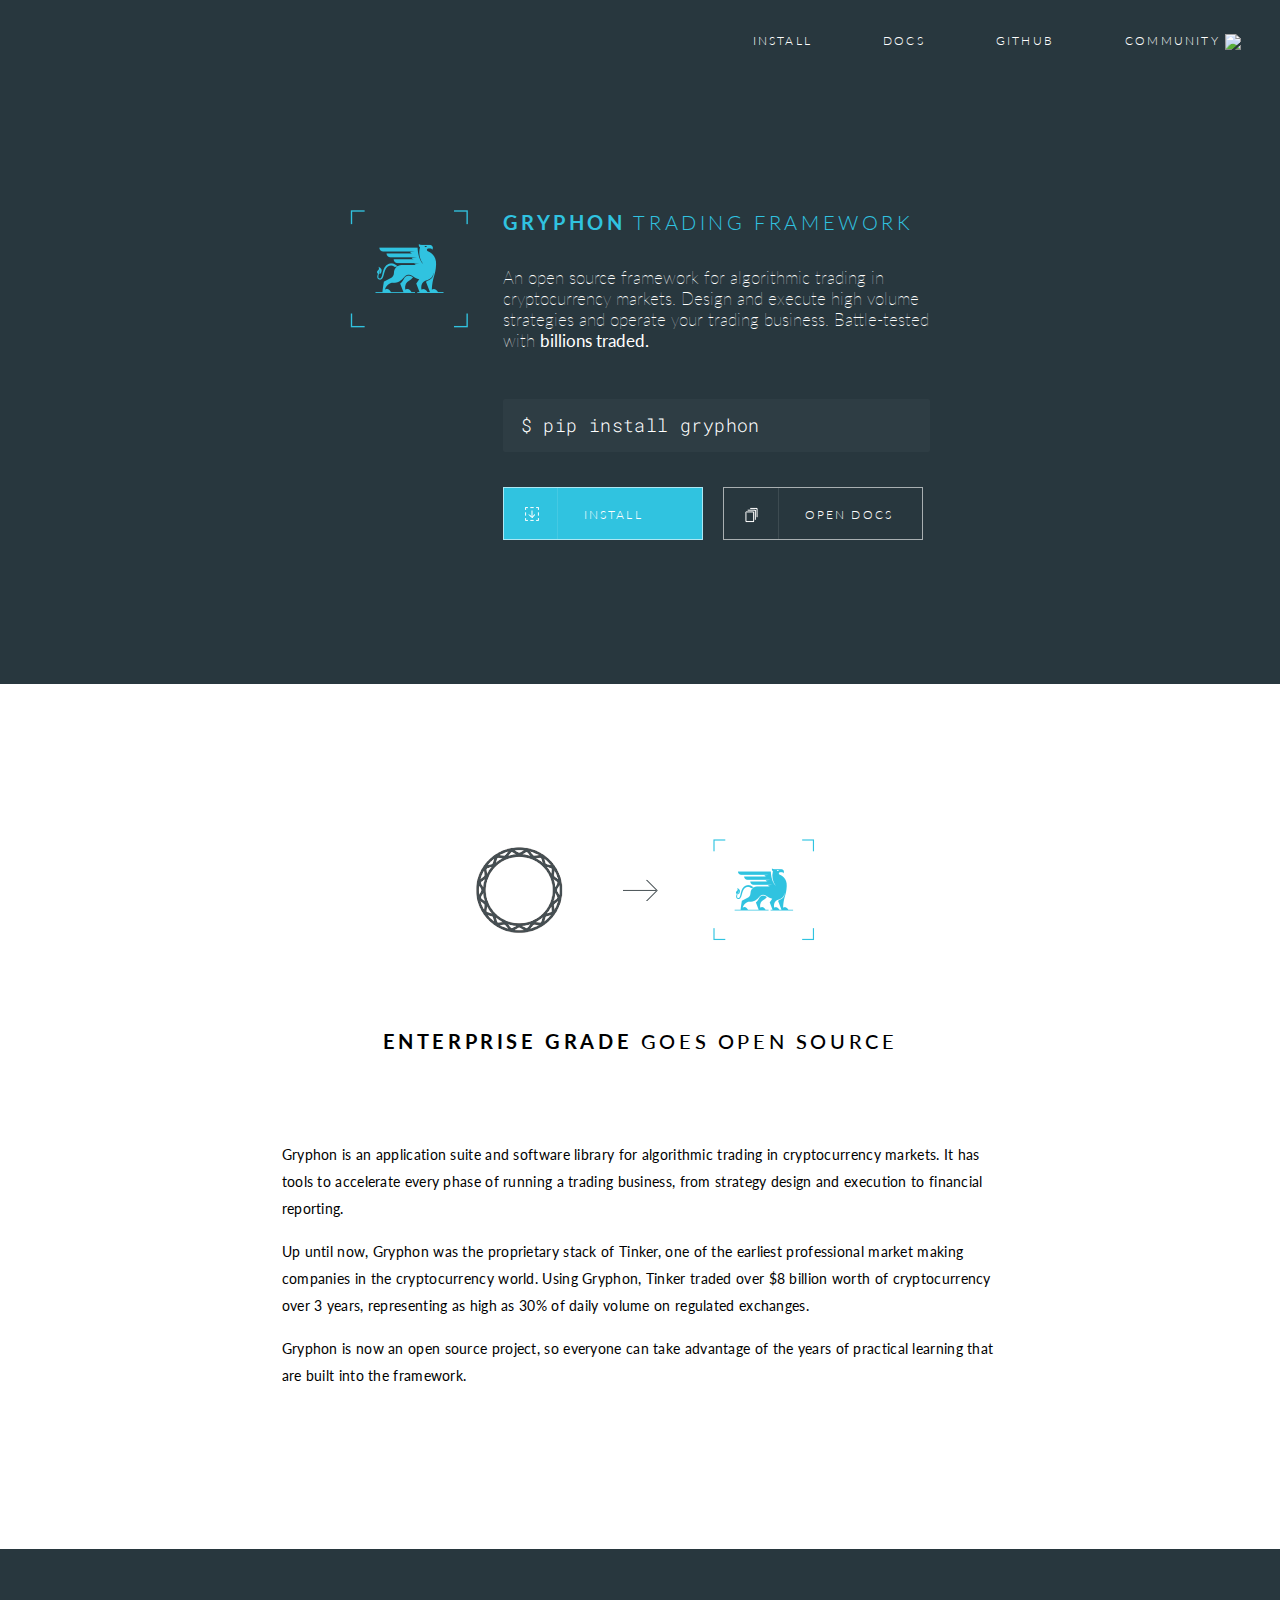
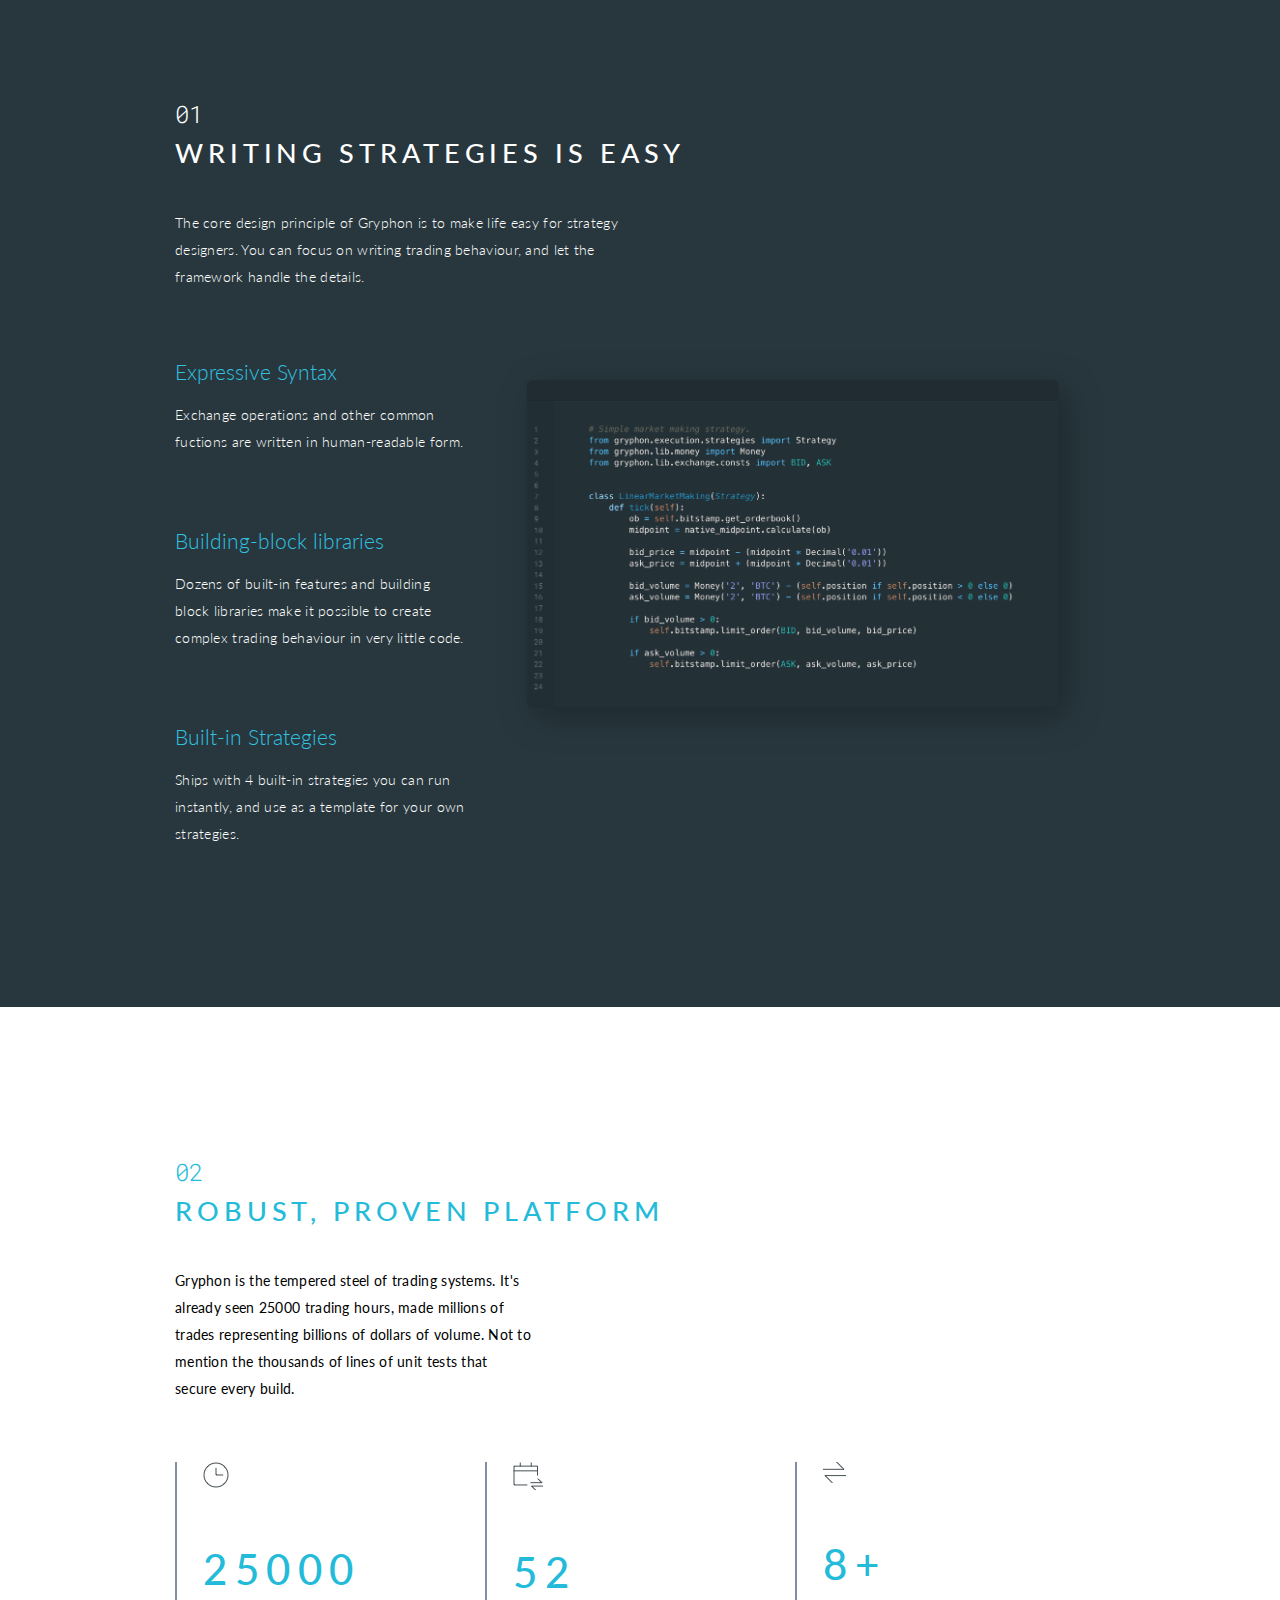
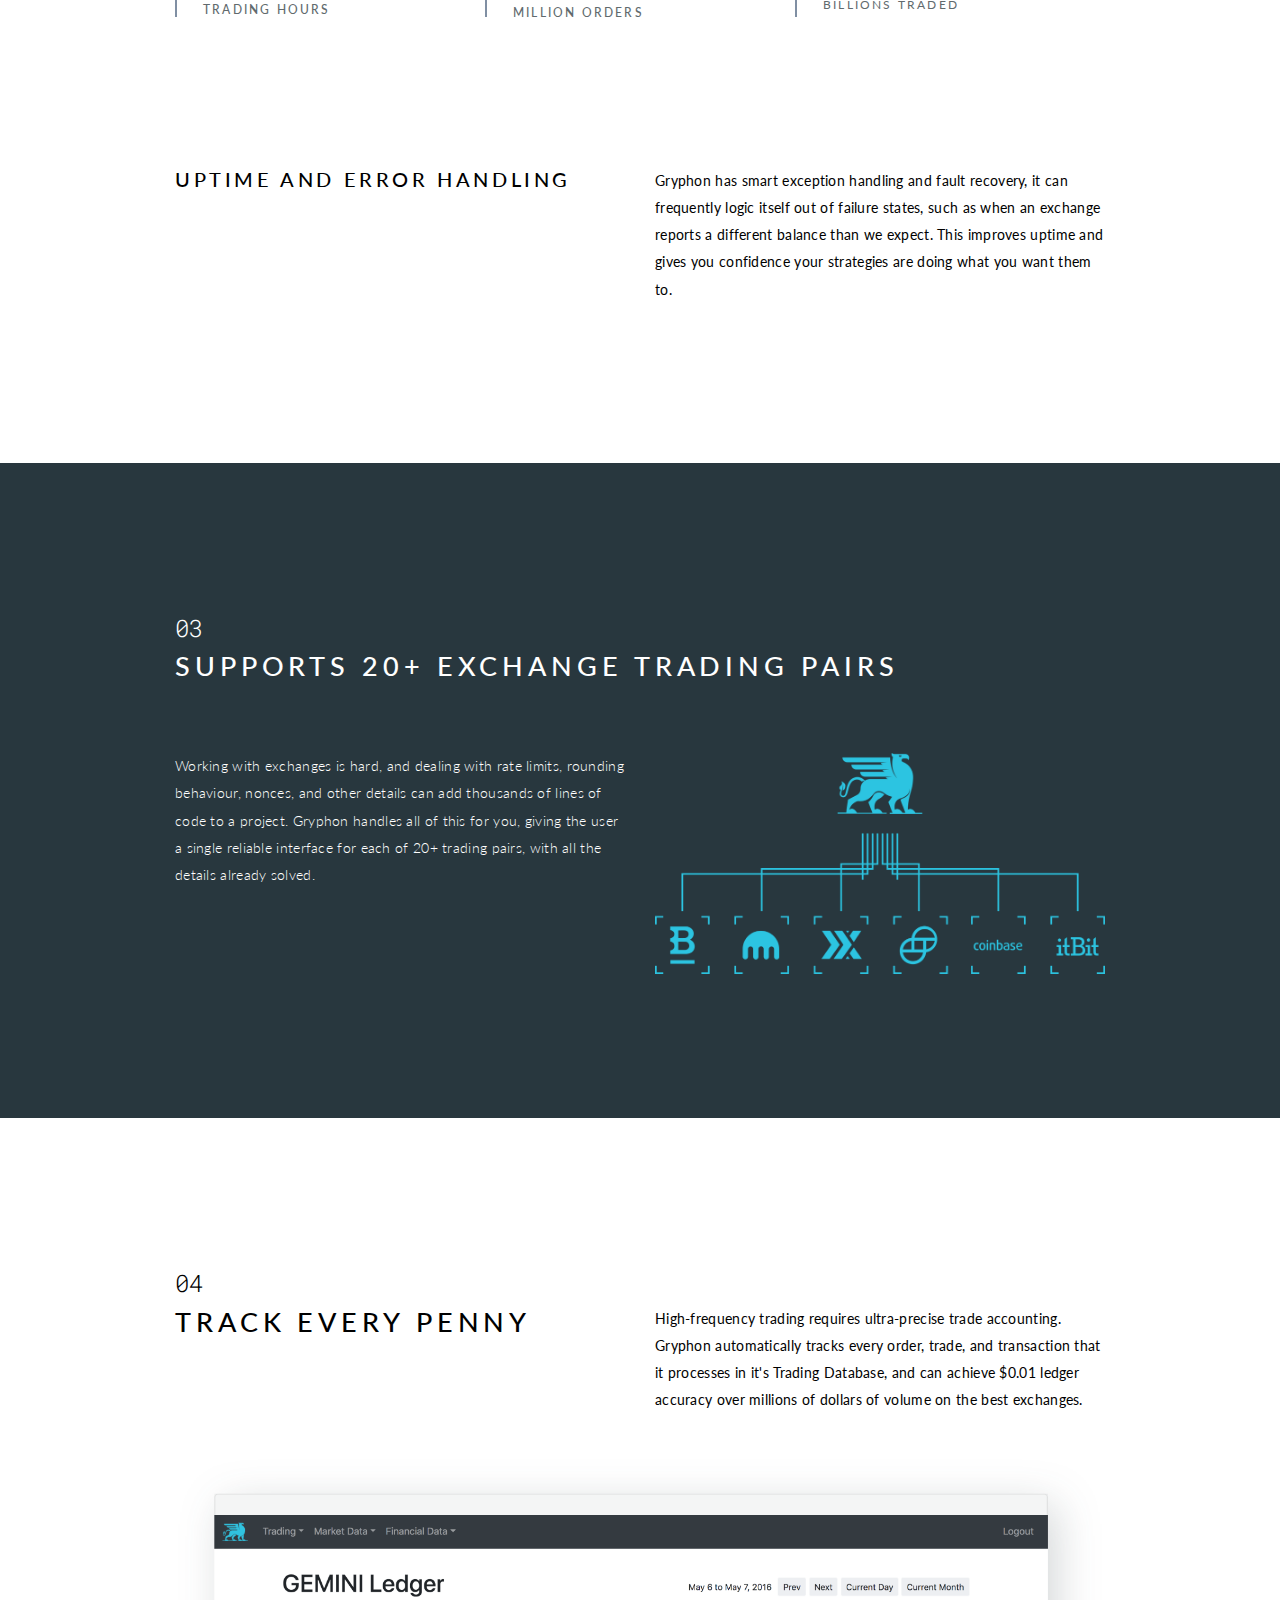
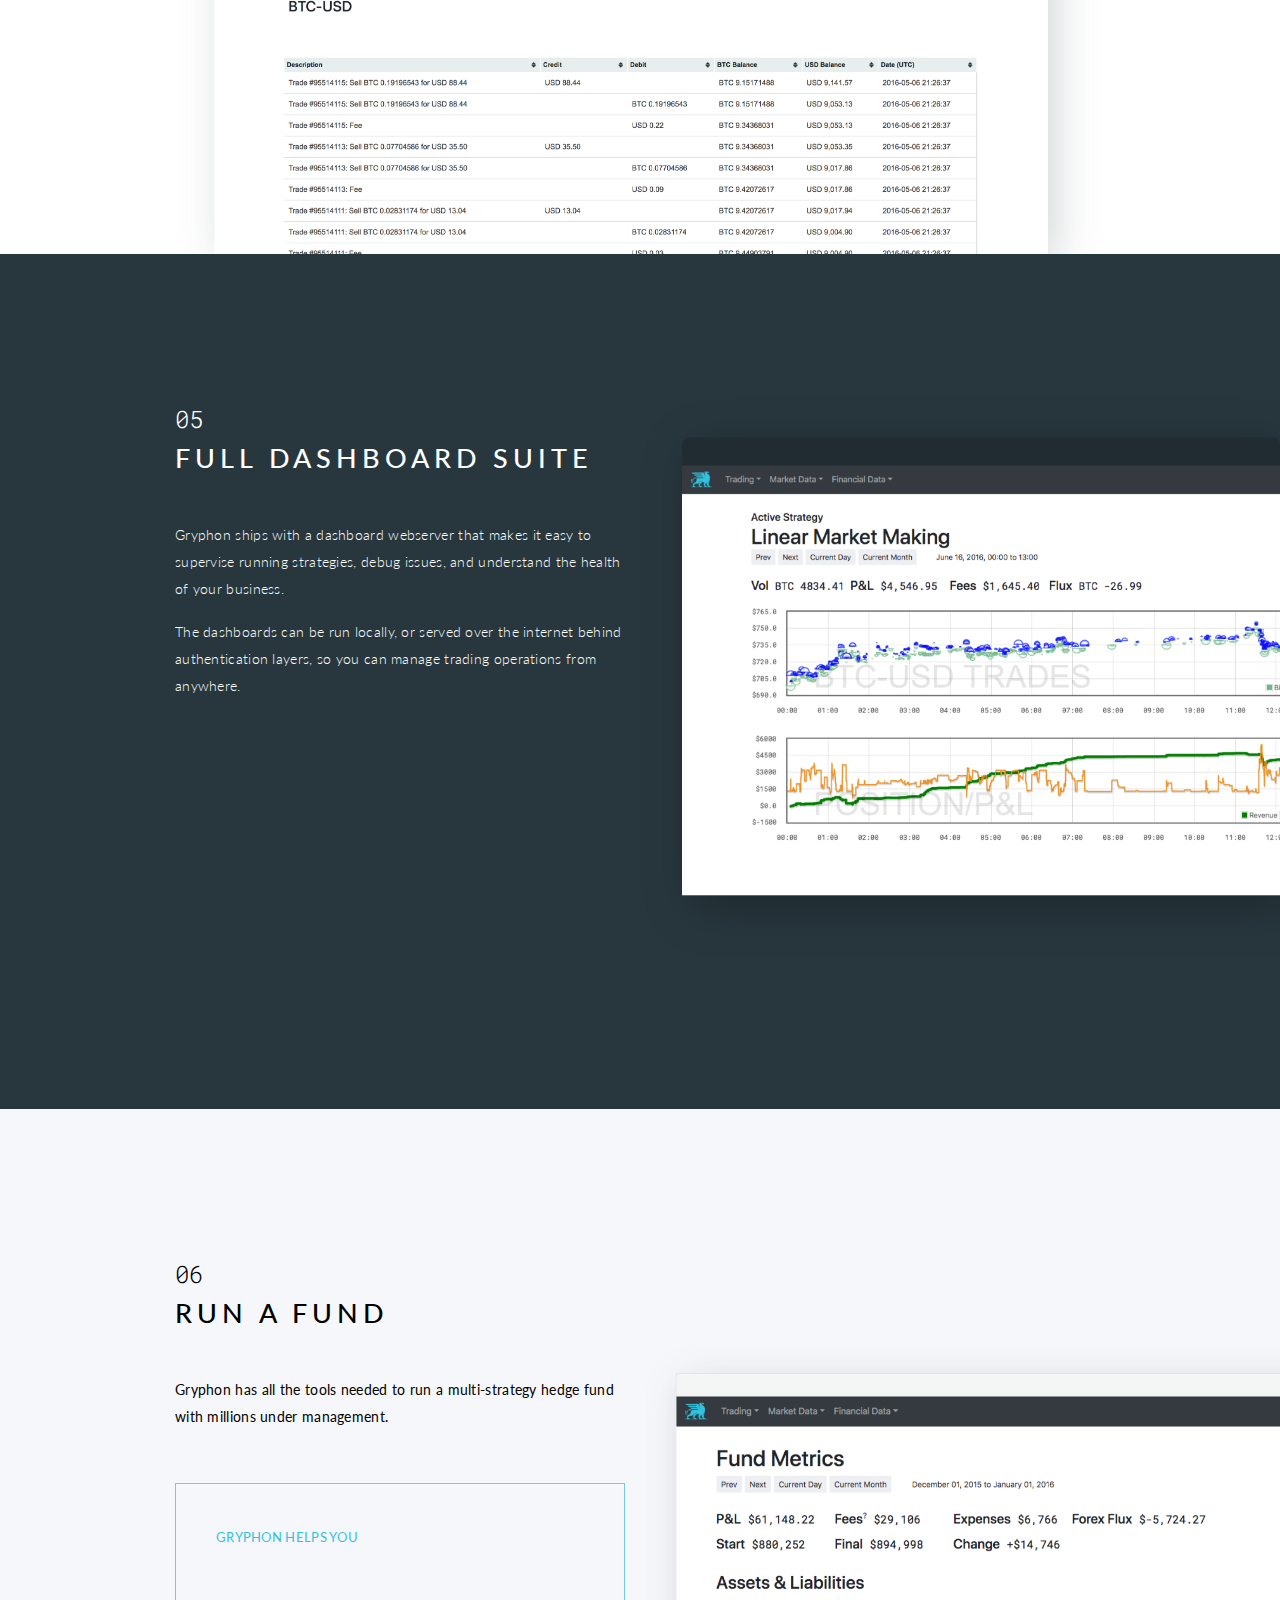
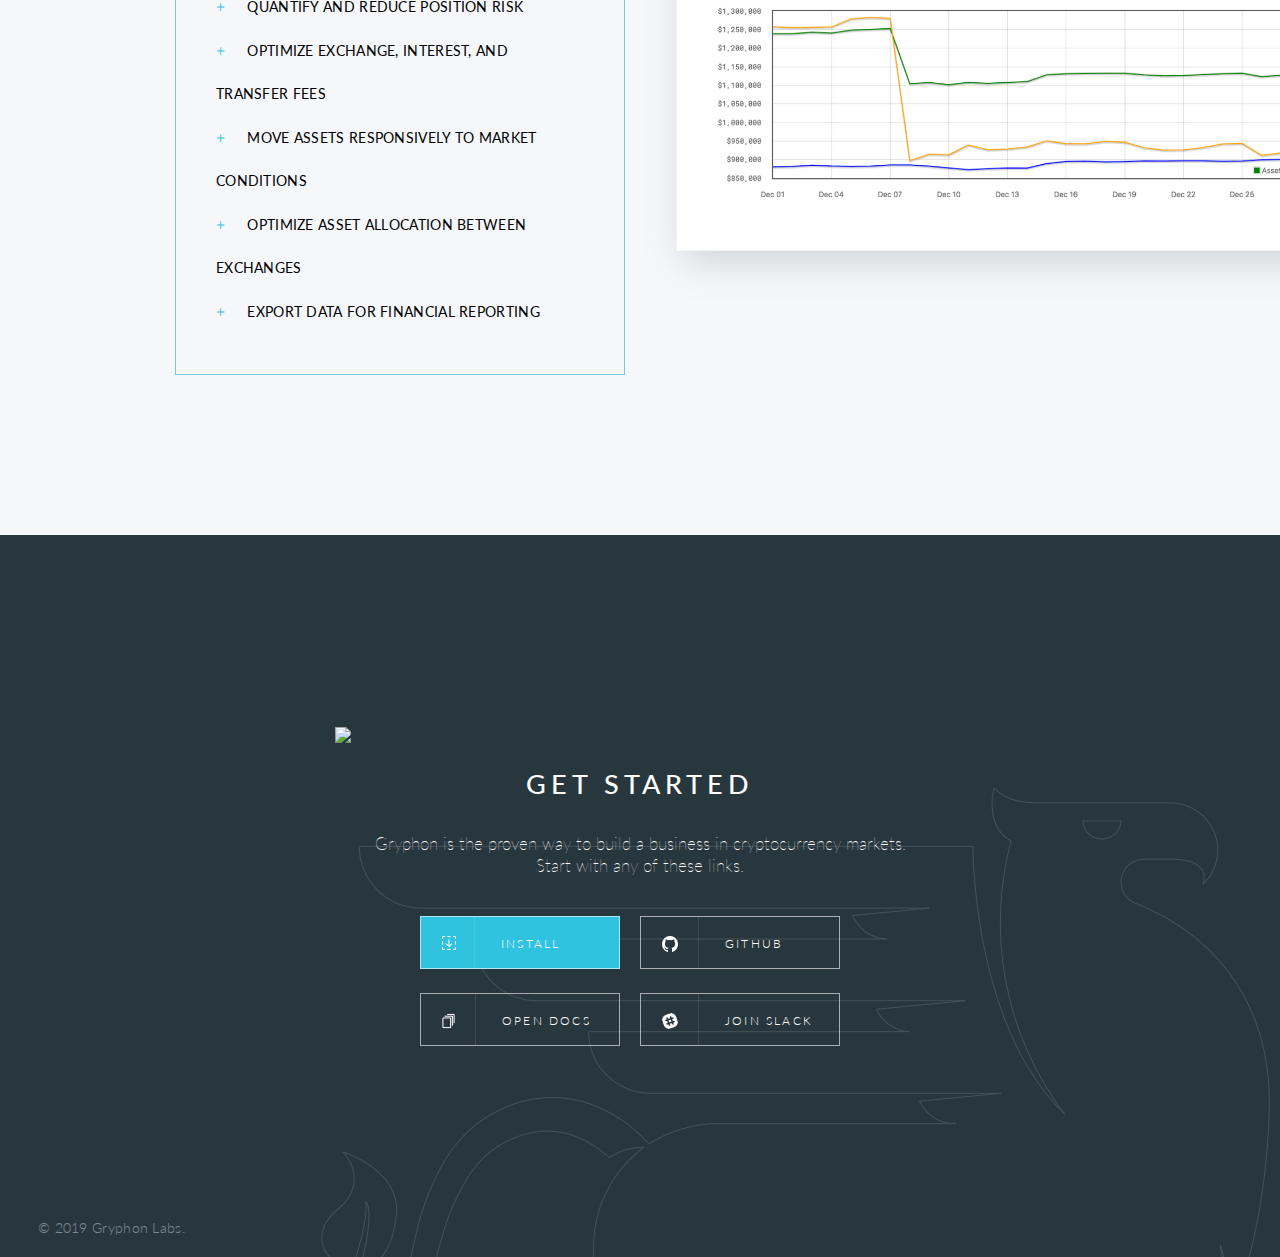
==== commit 42ab8ba8: "Small changes to the dashboard copy." ====
--- a/index.html
+++ b/index.html
@@ -216,8 +216,8 @@
           </div>
           <div class='row'>
             <div class='col-sm-12 col-md-6'>
-              <p>Gryphon ships with a dashboard webserver so you can understand the health of your business visually, debug issues, and watch incoming market data.</p>
-              <p>Your dashboards can be run locally or served over the internet so you can manage trading operations from anywhere.</p>
+              <p>Gryphon ships with a dashboard webserver that makes it easy to supervise running strategies, debug issues, and understand the health of your business.</p>
+              <p>The dashboards can be run locally, or served over the internet behind authentication layers, so you can manage trading operations from anywhere.</p>
             </div>
             <div class='col-sm-12 col-md-6' id='dashboard-image-col'>
               <img class='img-fluid d-md-none' id='net-assets' src='static/img/dashboards.png'>
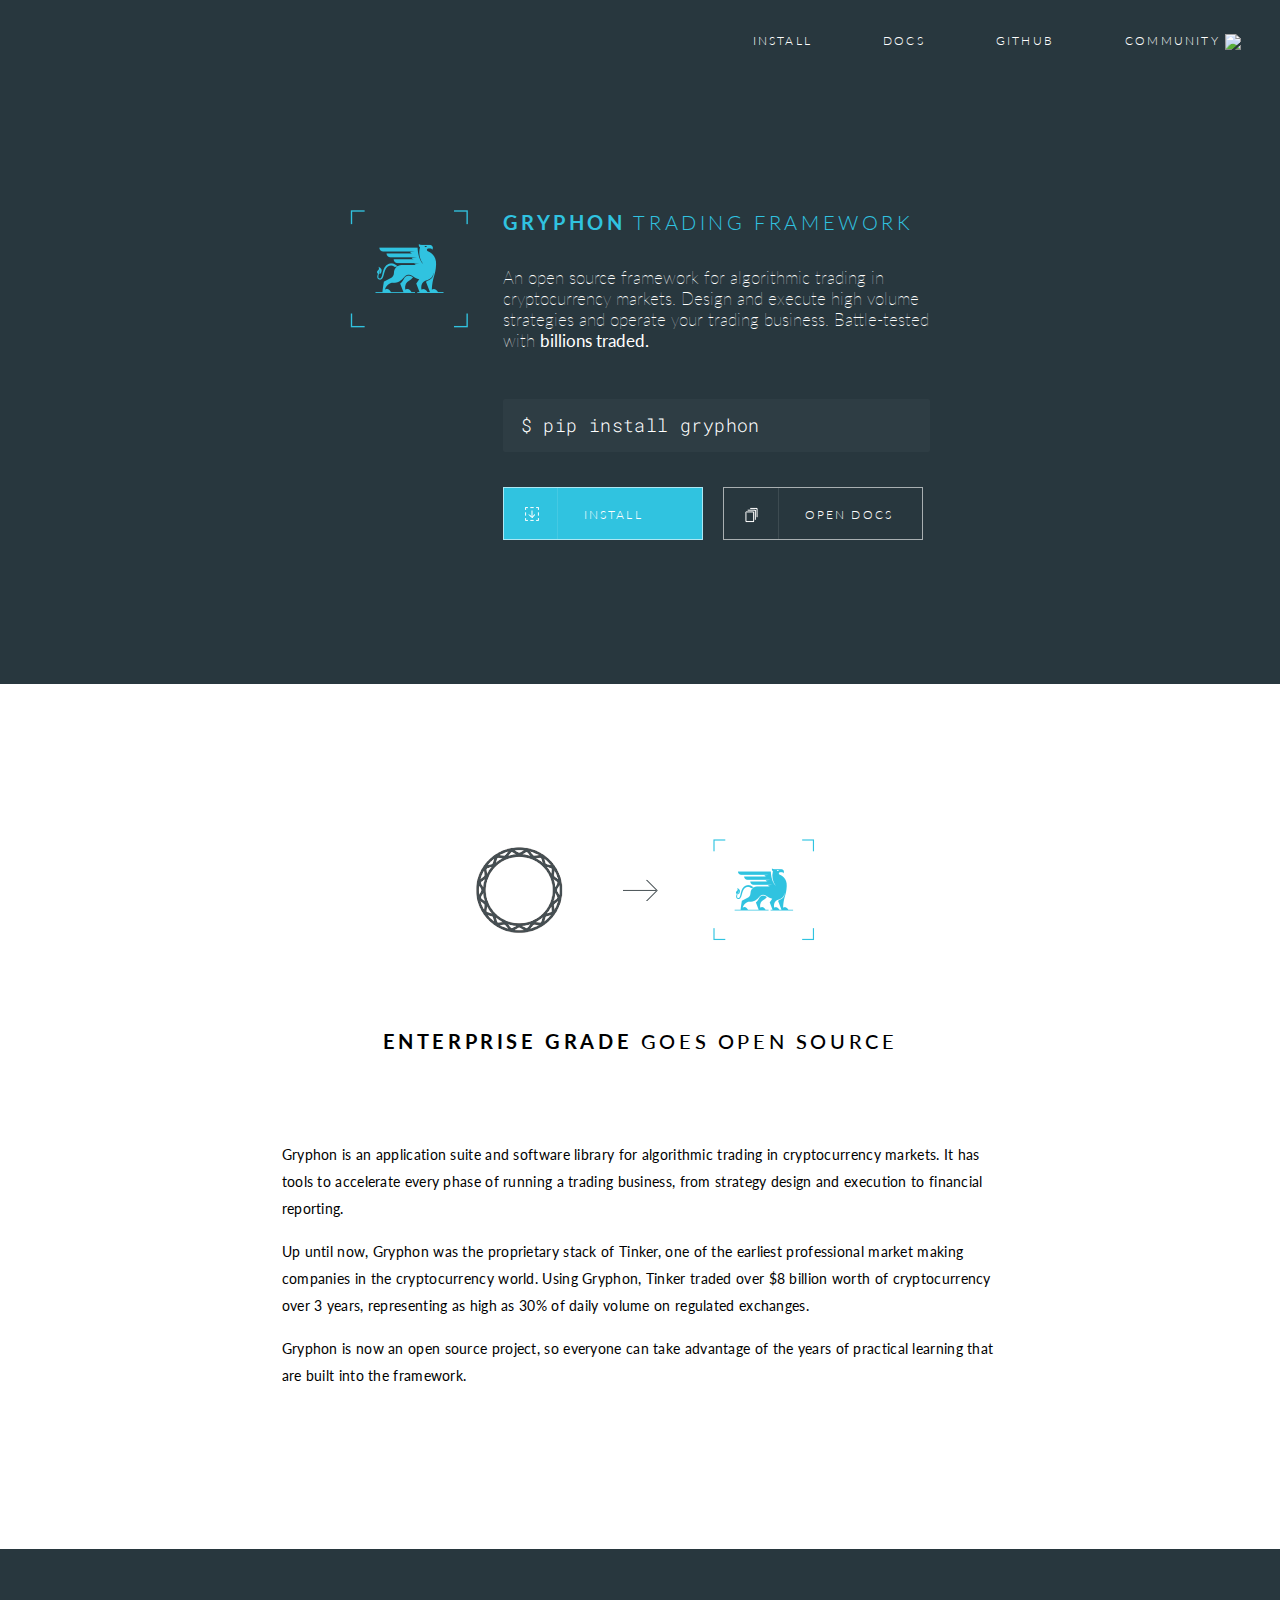
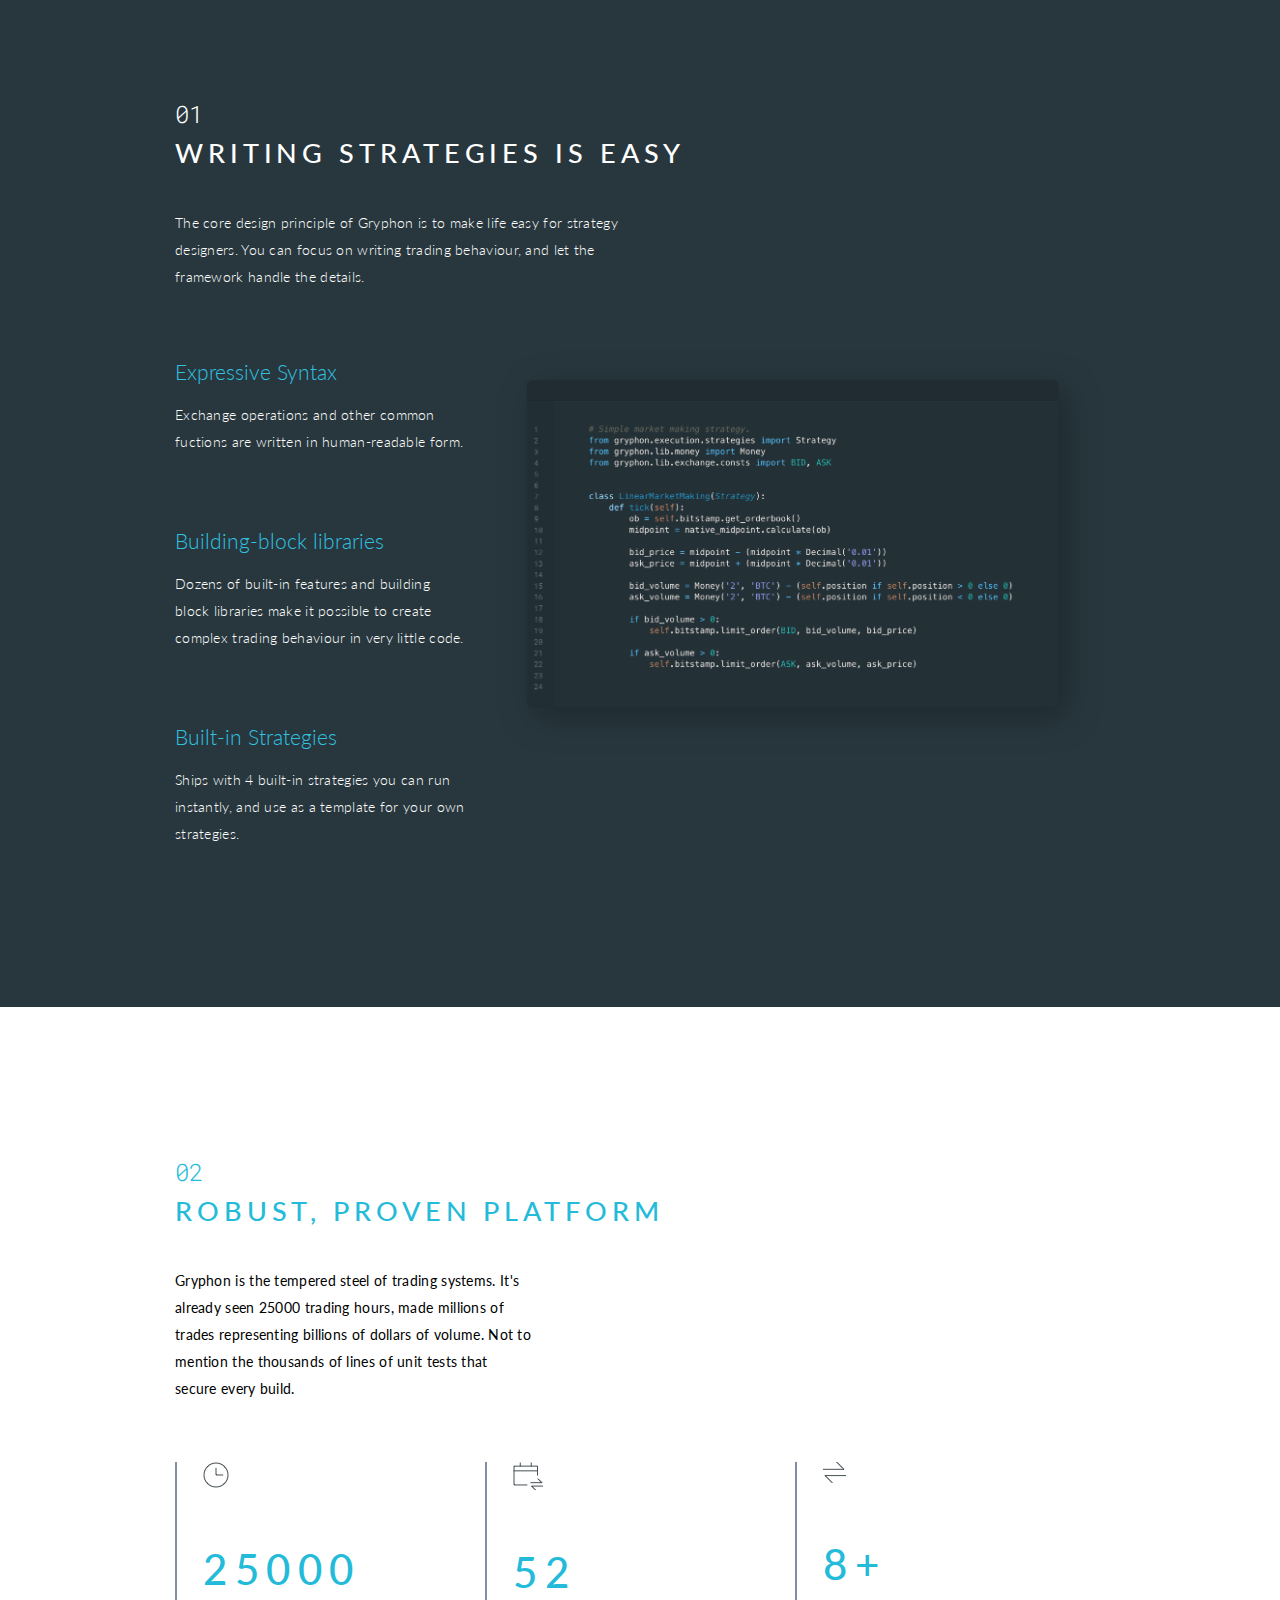
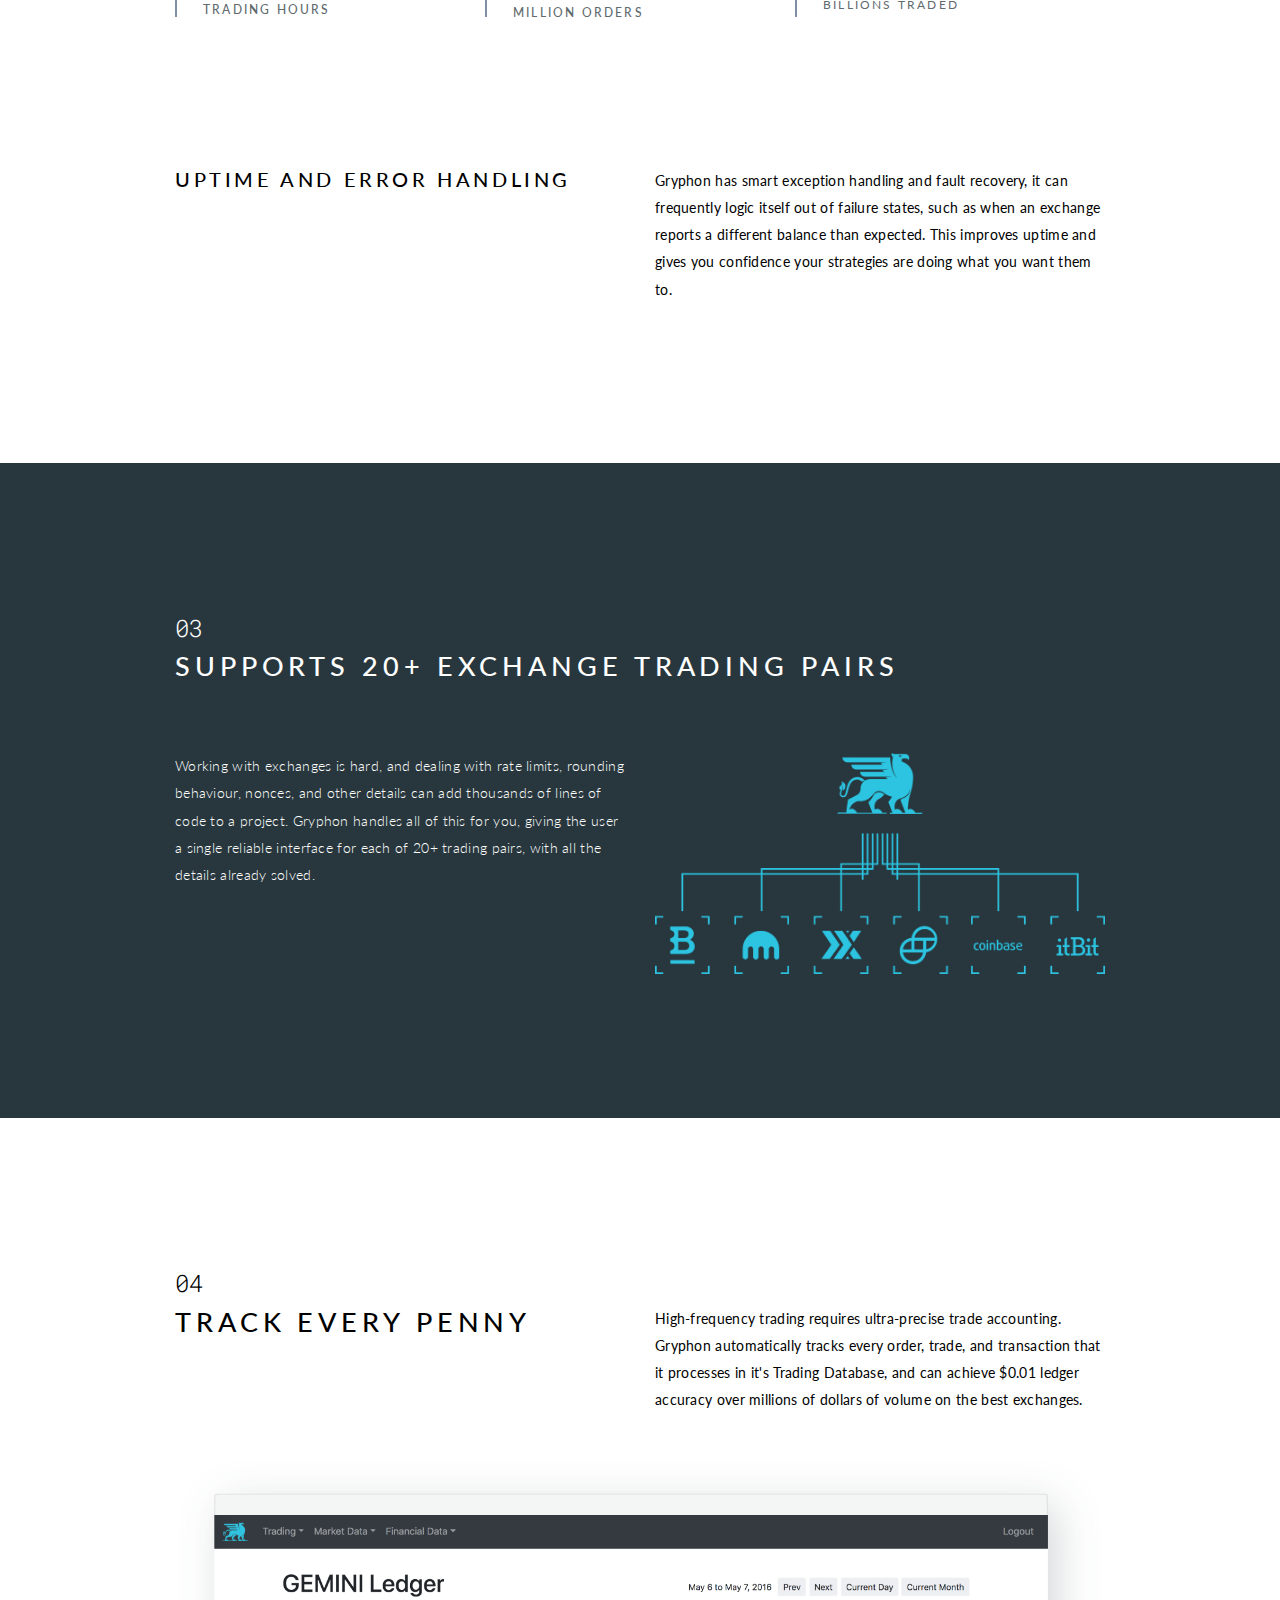
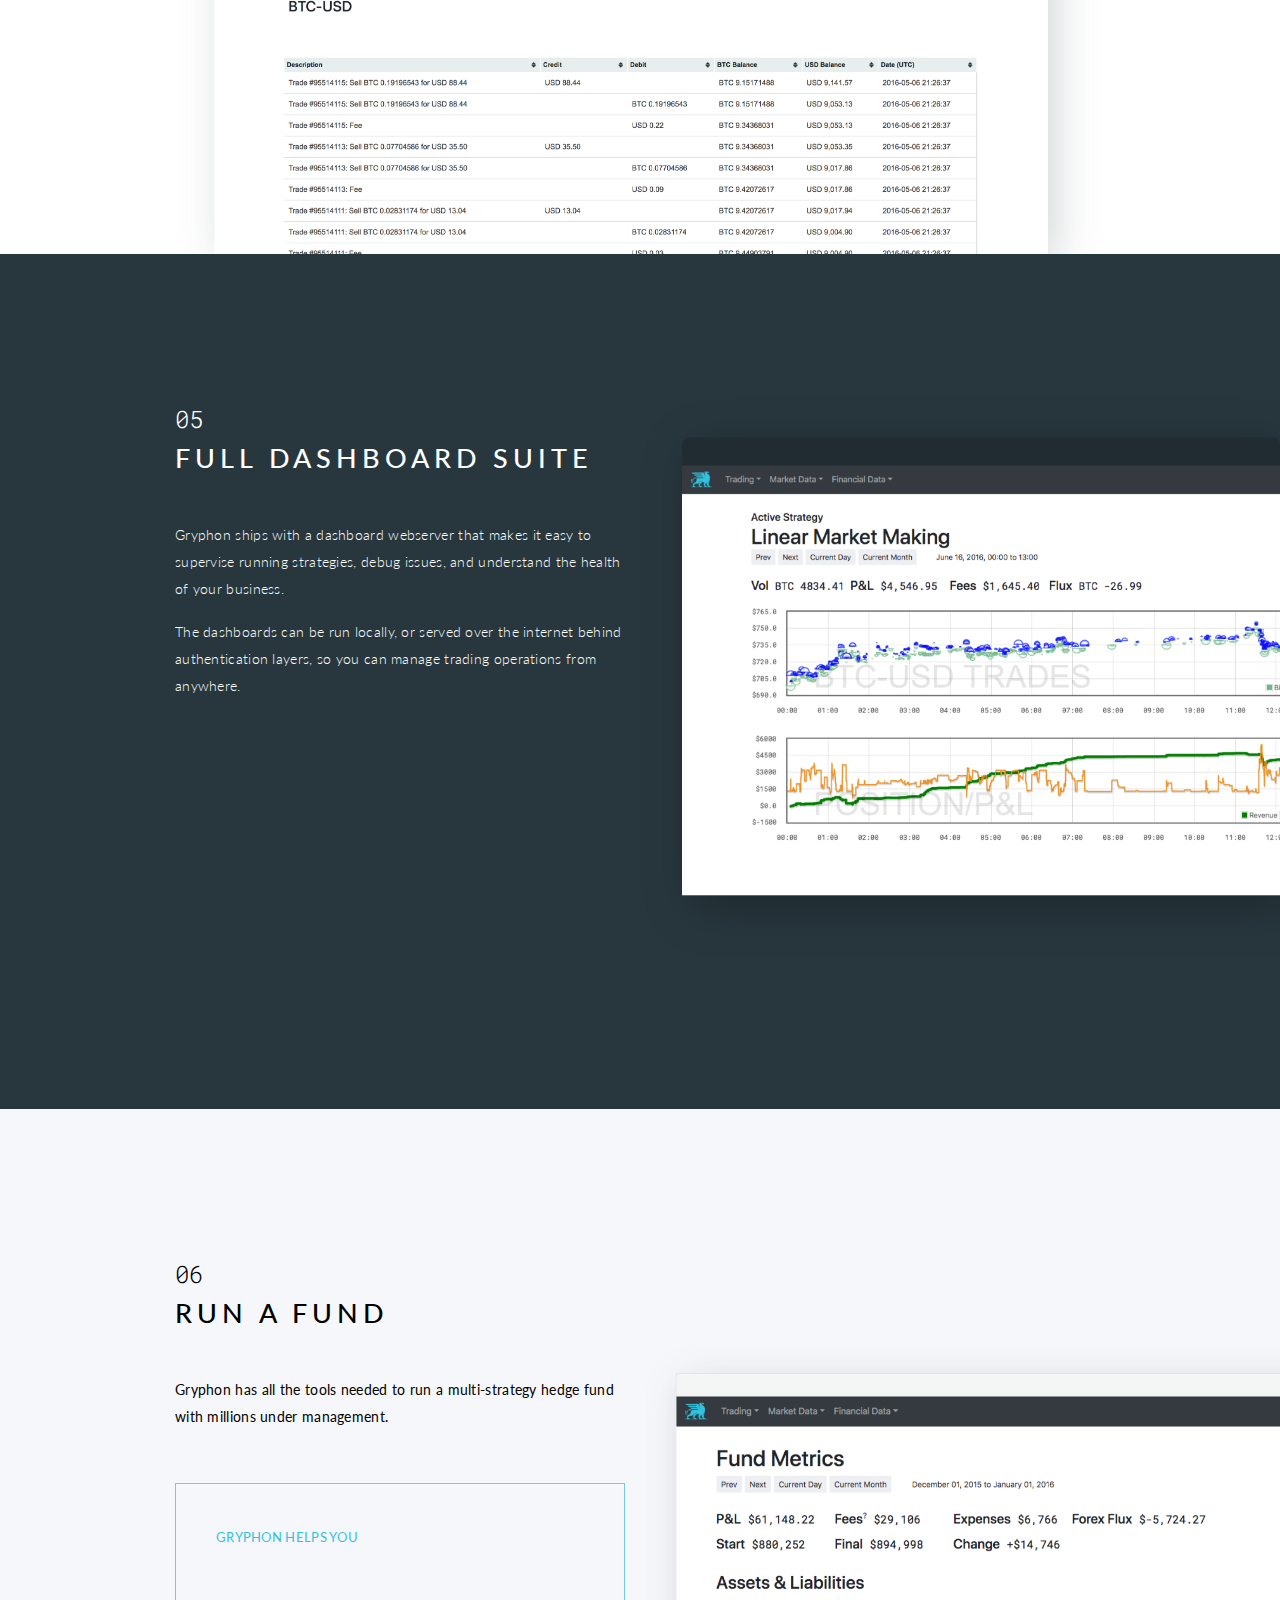
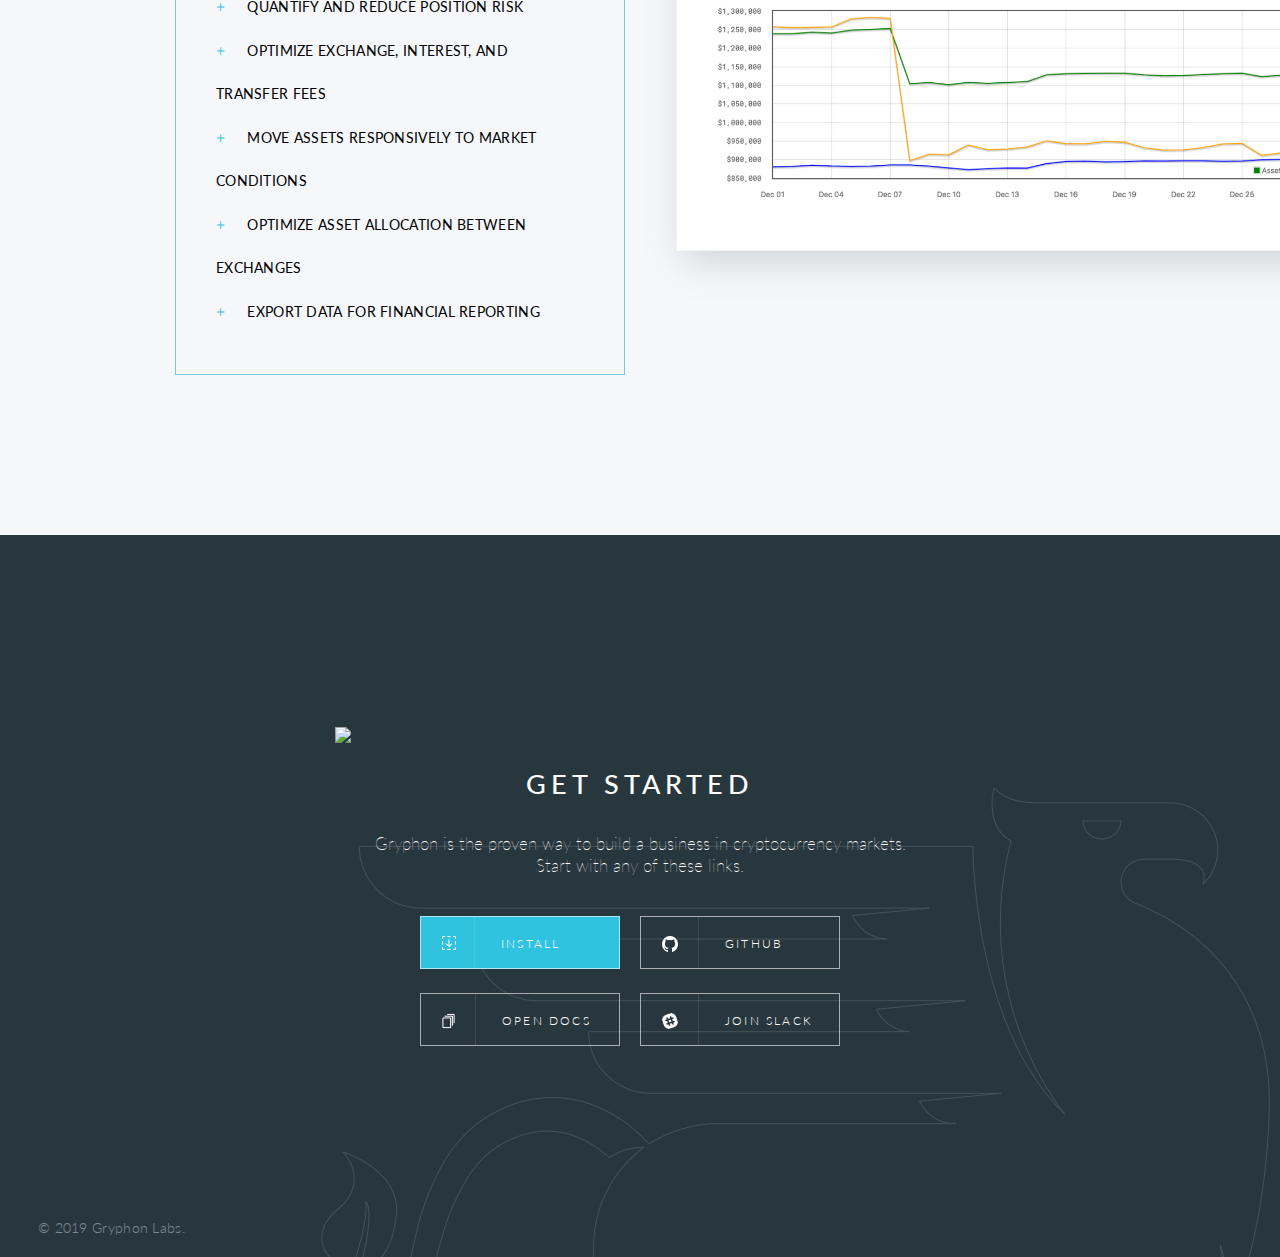
==== commit 423ac23e: "One-word change in robustness." ====
--- a/index.html
+++ b/index.html
@@ -156,7 +156,7 @@
               <h5>UPTIME AND ERROR HANDLING</h5>
             </div>
             <div class='col'>
-              <p>Gryphon has smart exception handling and fault recovery, it can frequently logic itself out of failure states, such as when an exchange reports a different balance than we expect. This improves uptime and gives you confidence your strategies are doing what you want them to.</p>
+              <p>Gryphon has smart exception handling and fault recovery, it can frequently logic itself out of failure states, such as when an exchange reports a different balance than expected. This improves uptime and gives you confidence your strategies are doing what you want them to.</p>
             </div>
           </div>
         </div>
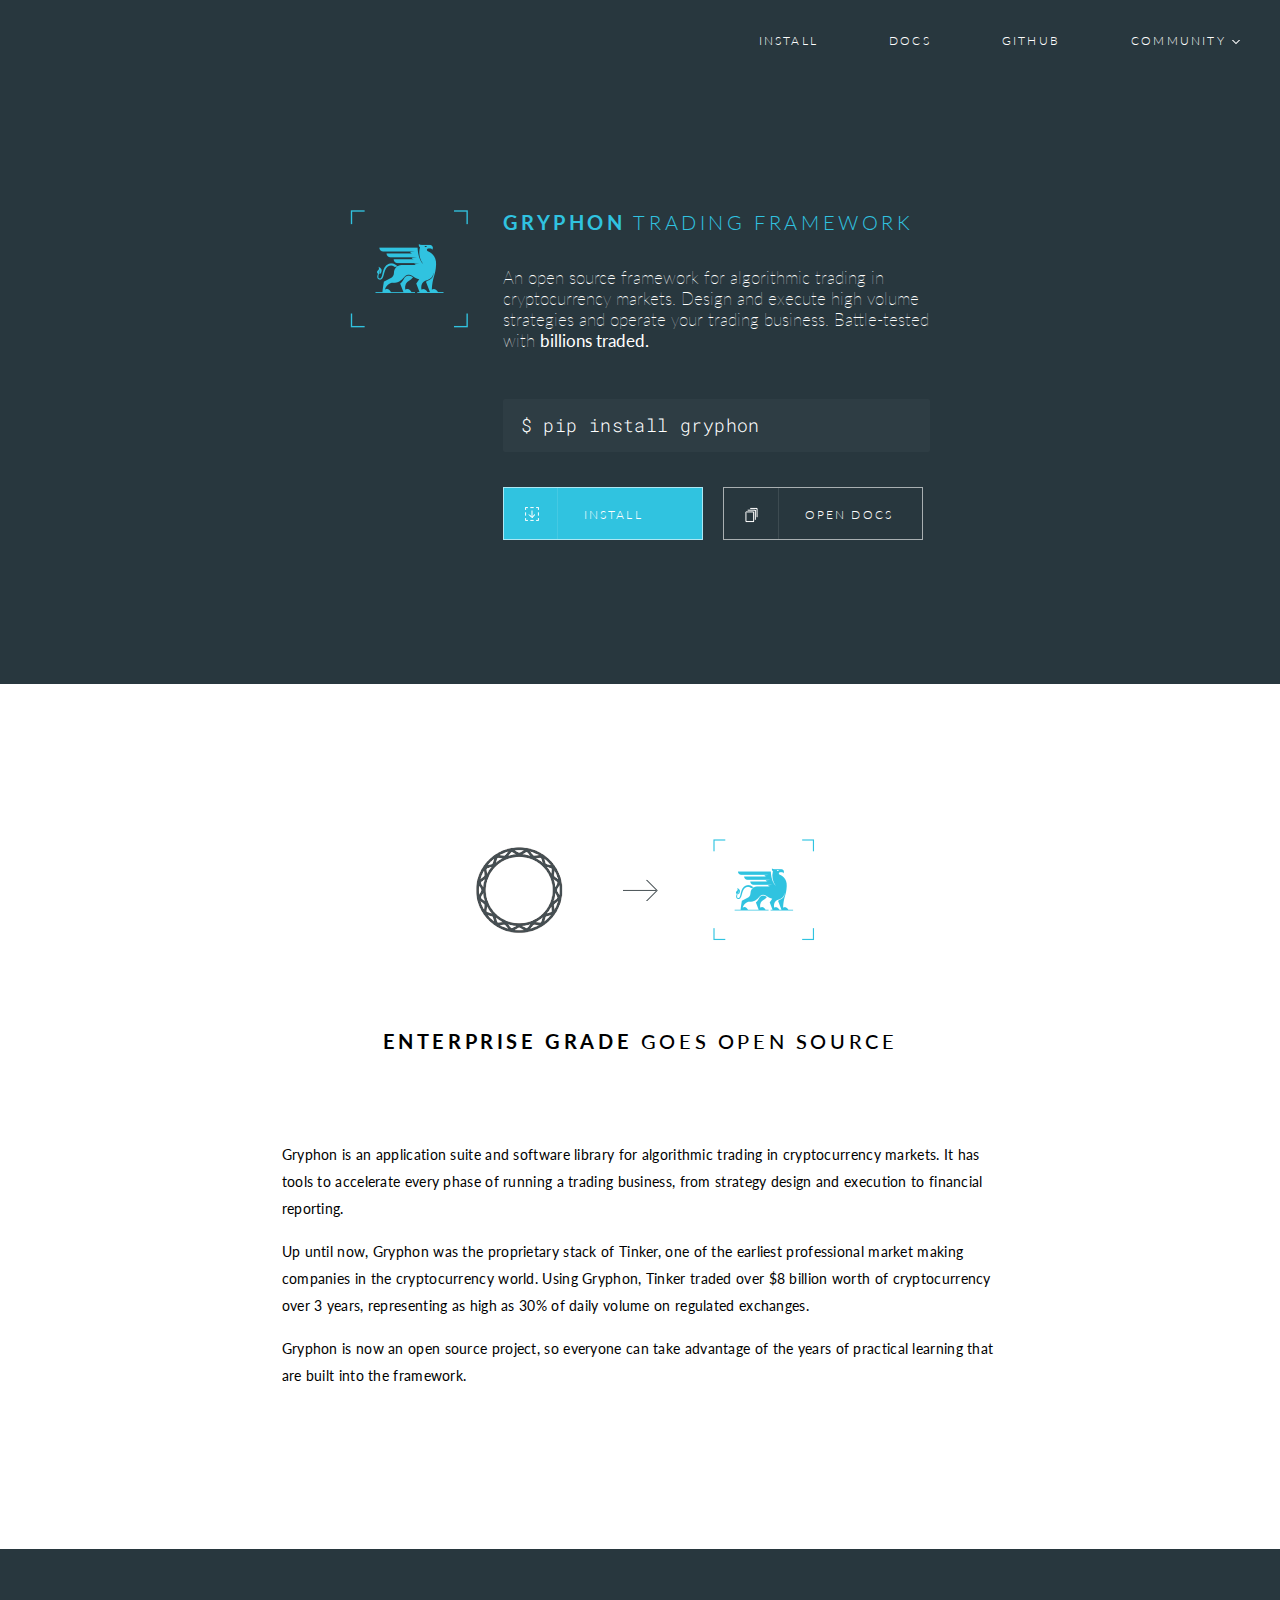
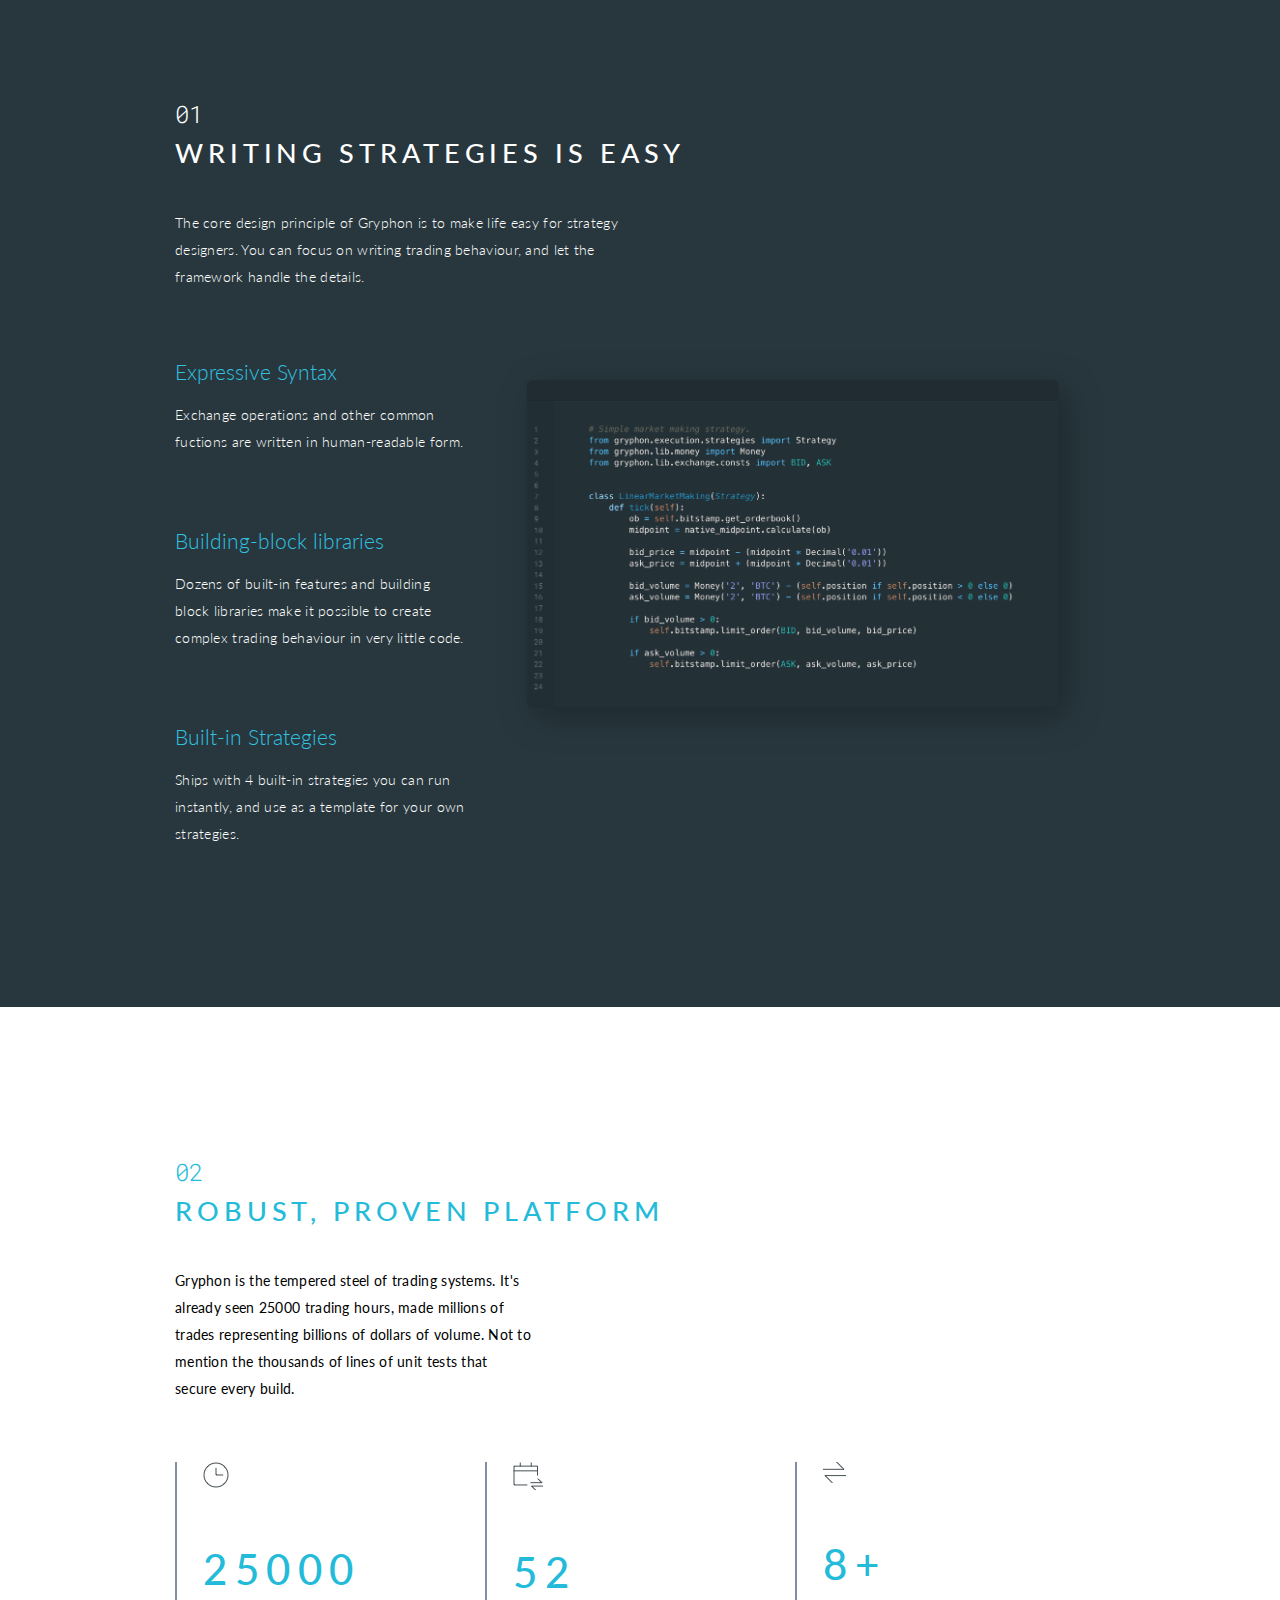
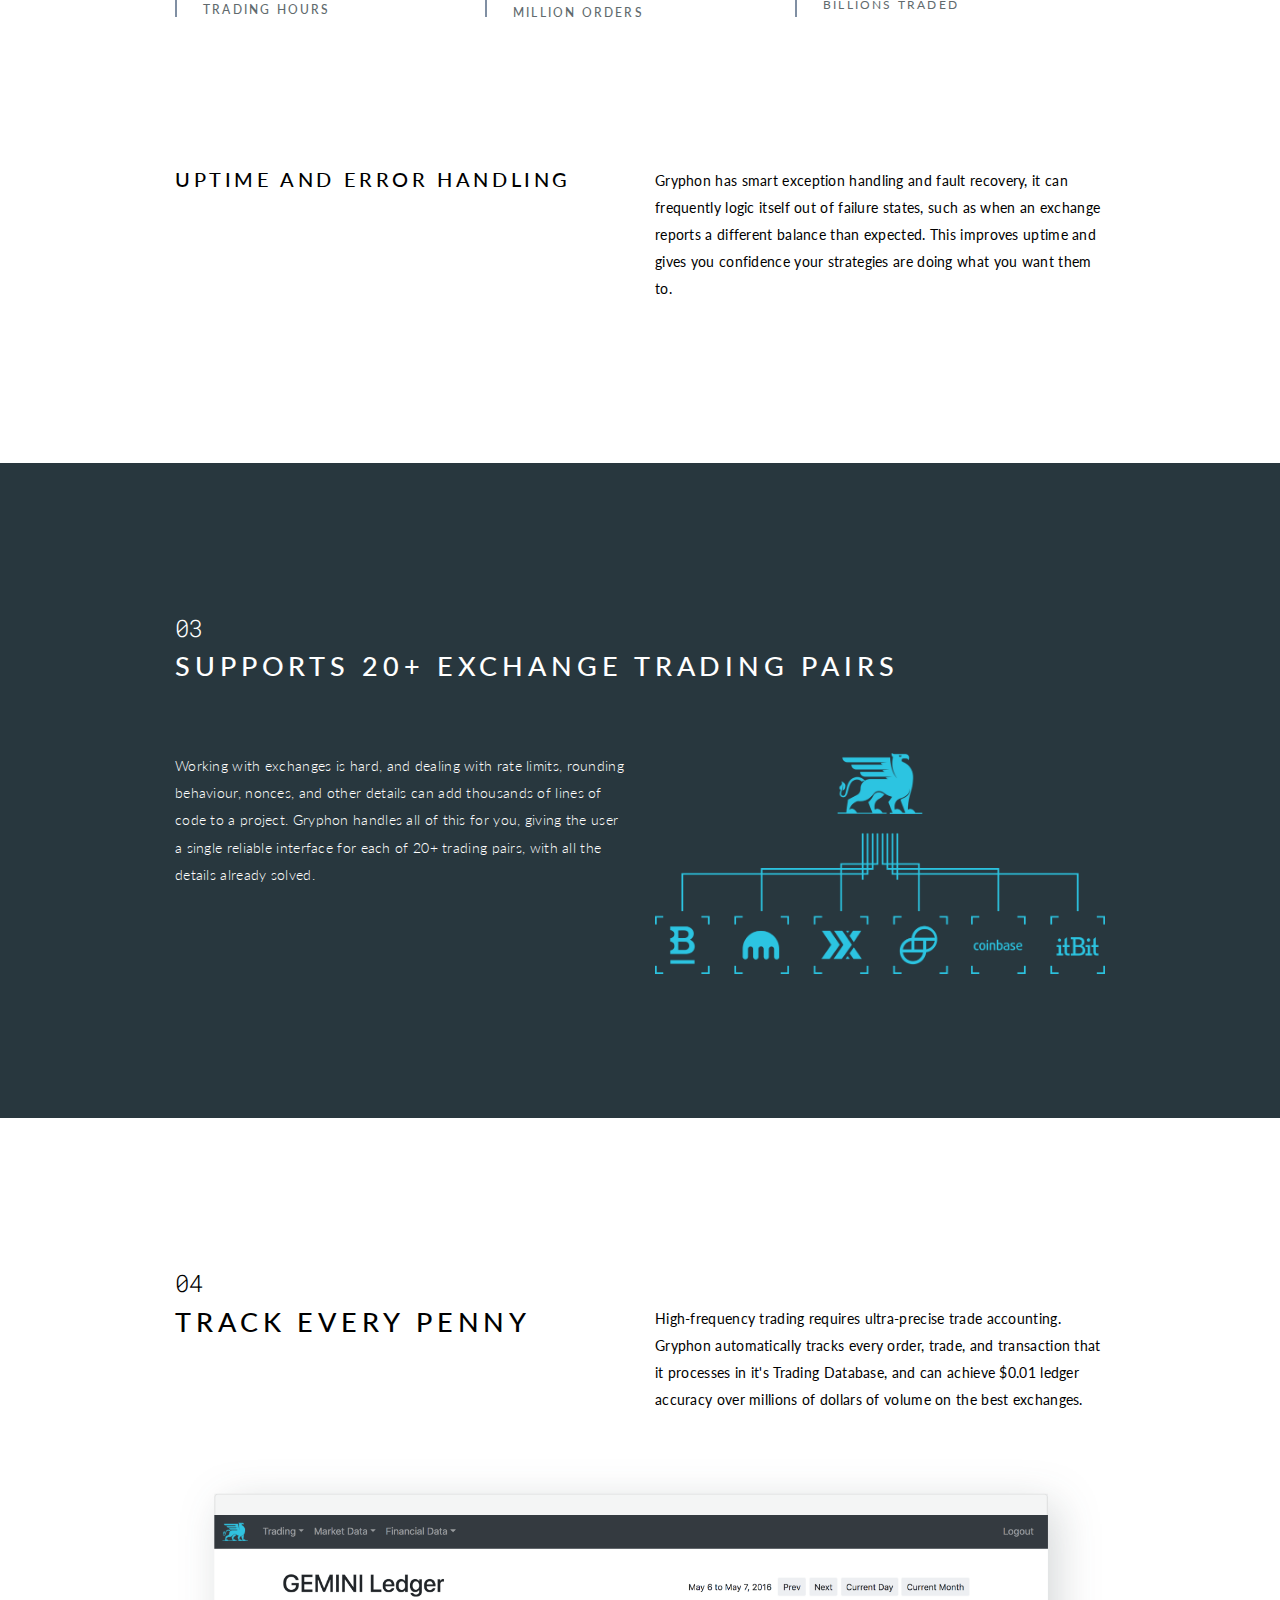
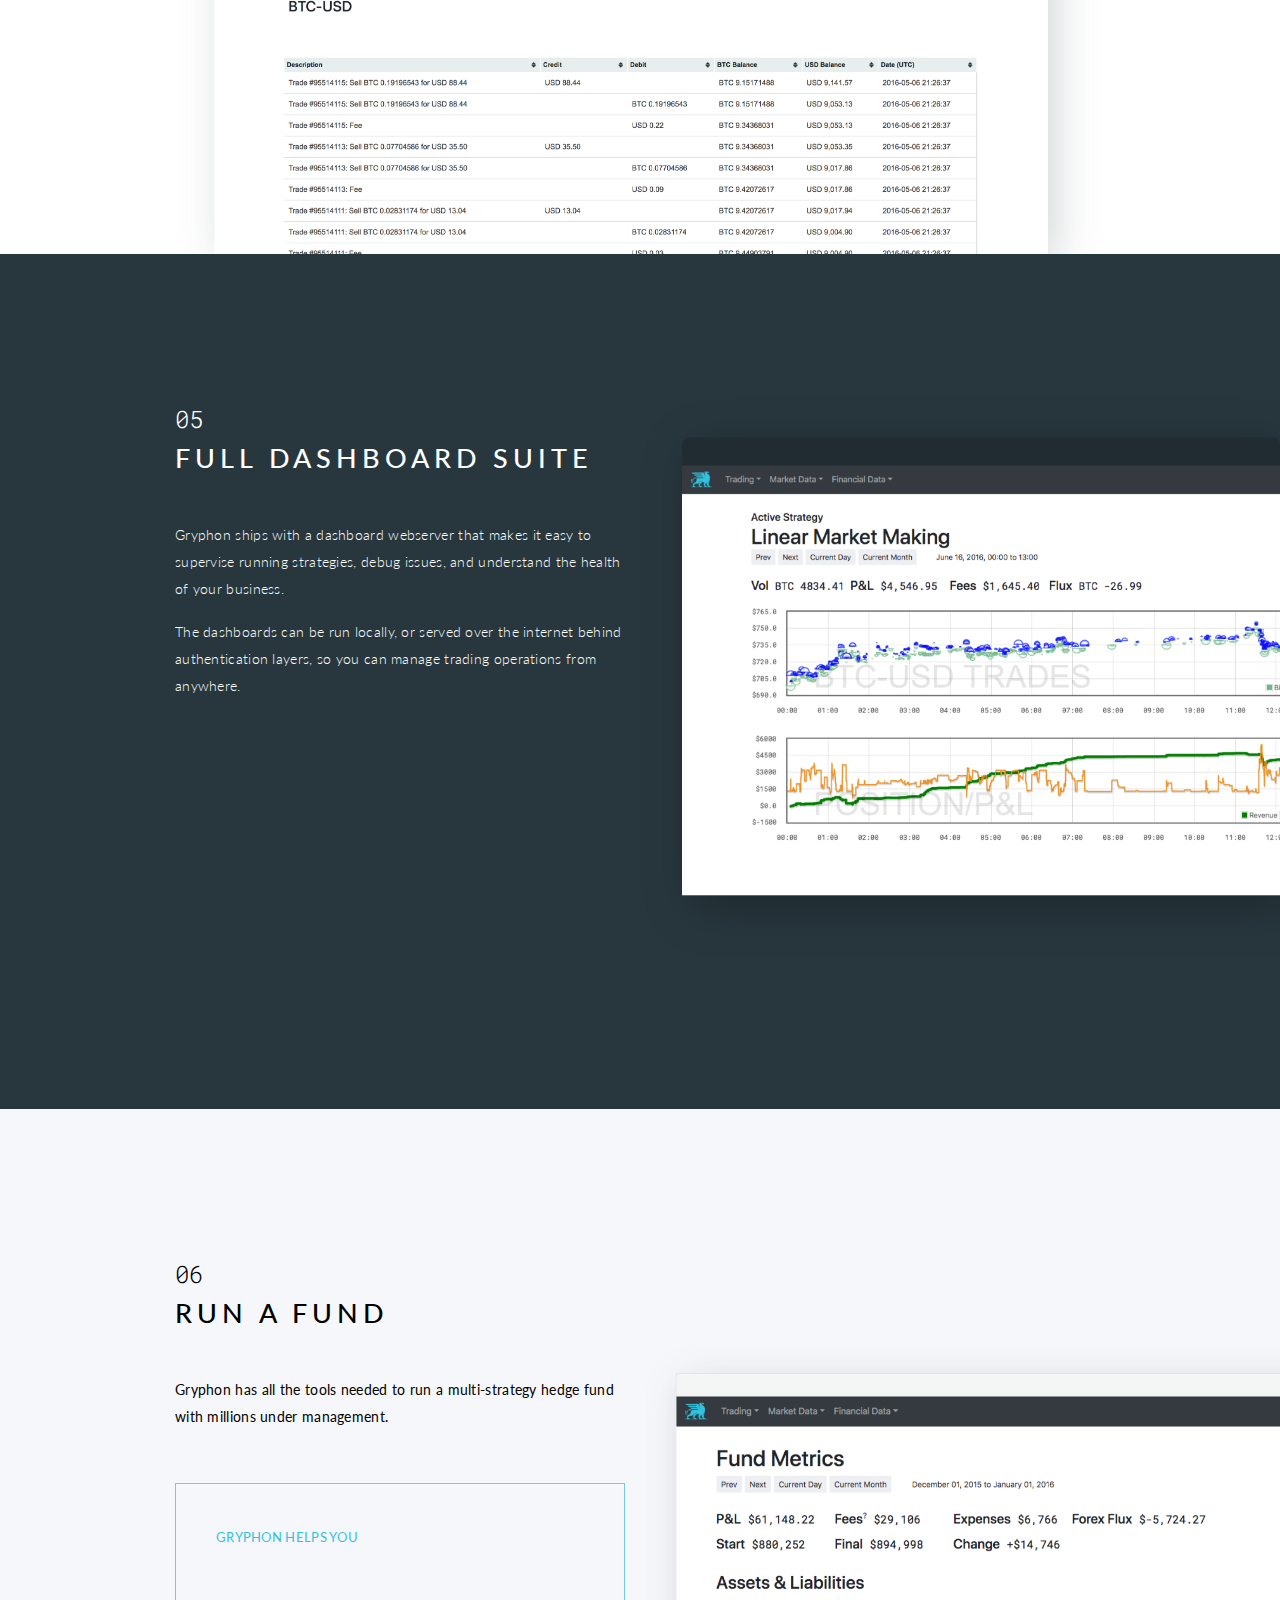
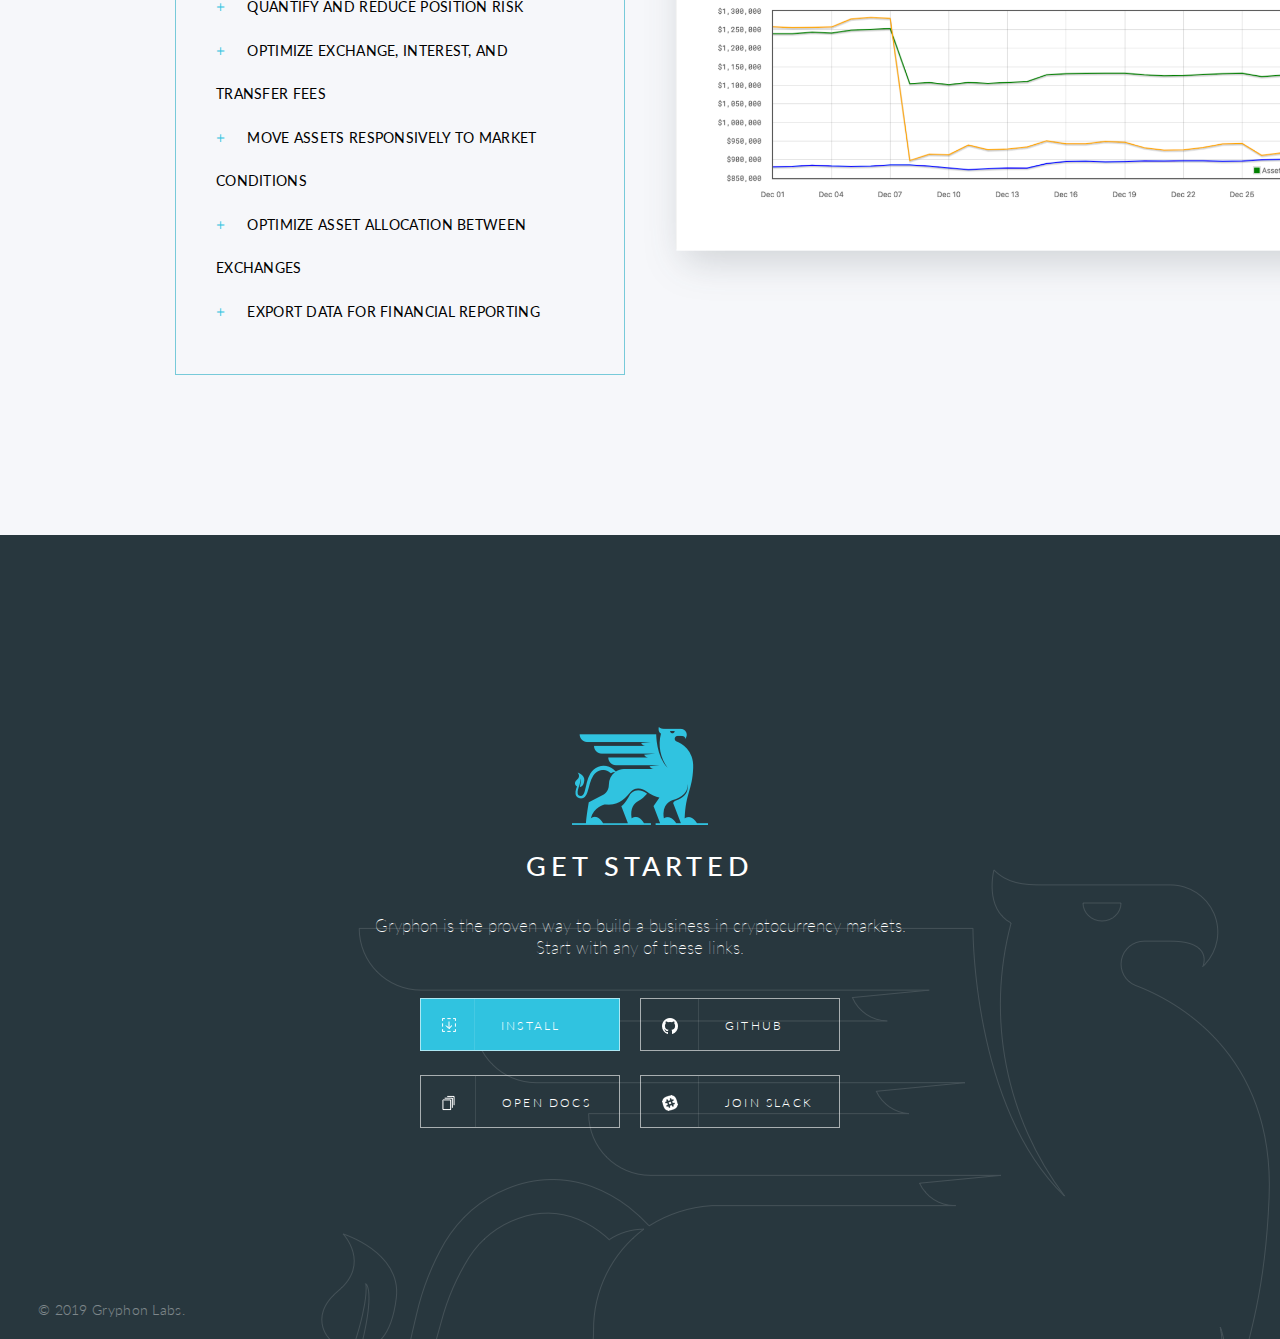
==== commit 642e2907: "Fixed broken external links." ====
--- a/index.html
+++ b/index.html
@@ -35,7 +35,7 @@
               <a class='nav-link' href='https://gryphon.readthedocs.io/en/latest/index.html'>DOCS</a>
             </li>
             <li class='nav-item'>
-              <a class='nav-link' href='#'>GITHUB</a>
+              <a class='nav-link' href='https://github.com/garethdmm/gryphon'>GITHUB</a>
             </li>
             <li class='nav-item dropdown'>
               <a class='nav-link' href='#' data-toggle='dropdown' role='button'>
@@ -268,11 +268,11 @@
                 Start with any of these links.
               </p>
               <div class='row justify-content-center mx-auto pt-4' id='buttons-footer'>
-                <a class='gryphon-btn btn-highlight mb-2 mb-md-4' href='https://github.com/TinkerWork/gryphon/archive/master.zip' id='download-btn'>
+                <a class='gryphon-btn btn-highlight mb-2 mb-md-4' href='https://gryphon.readthedocs.io/en/latest/installation.html' id='download-btn'>
                   <img class='dl-icon' src='static/img/icon-download.png'/>
                   <p class='btn-text'>INSTALL</p>
                 </a>
-                <a class='gryphon-btn btn-lowlight mb-2 mb-md-4' href='https://gryphon.readthedocs.io/en/latest' id='docs-btn'>
+                <a class='gryphon-btn btn-lowlight mb-2 mb-md-4' href='https://github.com/garethdmm/gryphon' id='docs-btn'>
                   <img class='docs-icon' src='static/img/icon-m-github.png'/>
                   <p class='btn-text'>GITHUB</p>
                 </a>
@@ -280,7 +280,7 @@
                   <img class='docs-icon' src='static/img/icon-docs.png'/>
                   <p class='btn-text'>OPEN DOCS</p>
                 </a>
-                <a class='gryphon-btn btn-lowlight mb-2 mb-md-4' href='https://gryphon.readthedocs.io/en/latest' id='docs-btn'>
+                <a class='gryphon-btn btn-lowlight mb-2 mb-md-4' href='https://join.slack.com/t/gryphonframework/shared_invite/enQtNjYxNjEzNTUzNzY0LTA5MWExYWM4ZTk1YTg1MzVjMTkwMDU4ZTA5ZWVmYWJmZjk1MTQ3MjdkNmZiNDQ1ODRjM2U2MTBhMjc5YWIzYWM' id='docs-btn'>
                   <img class='docs-icon' src='static/img/icon-m-slack.png'/>
                   <p class='btn-text'>JOIN SLACK</p>
                 </a>
